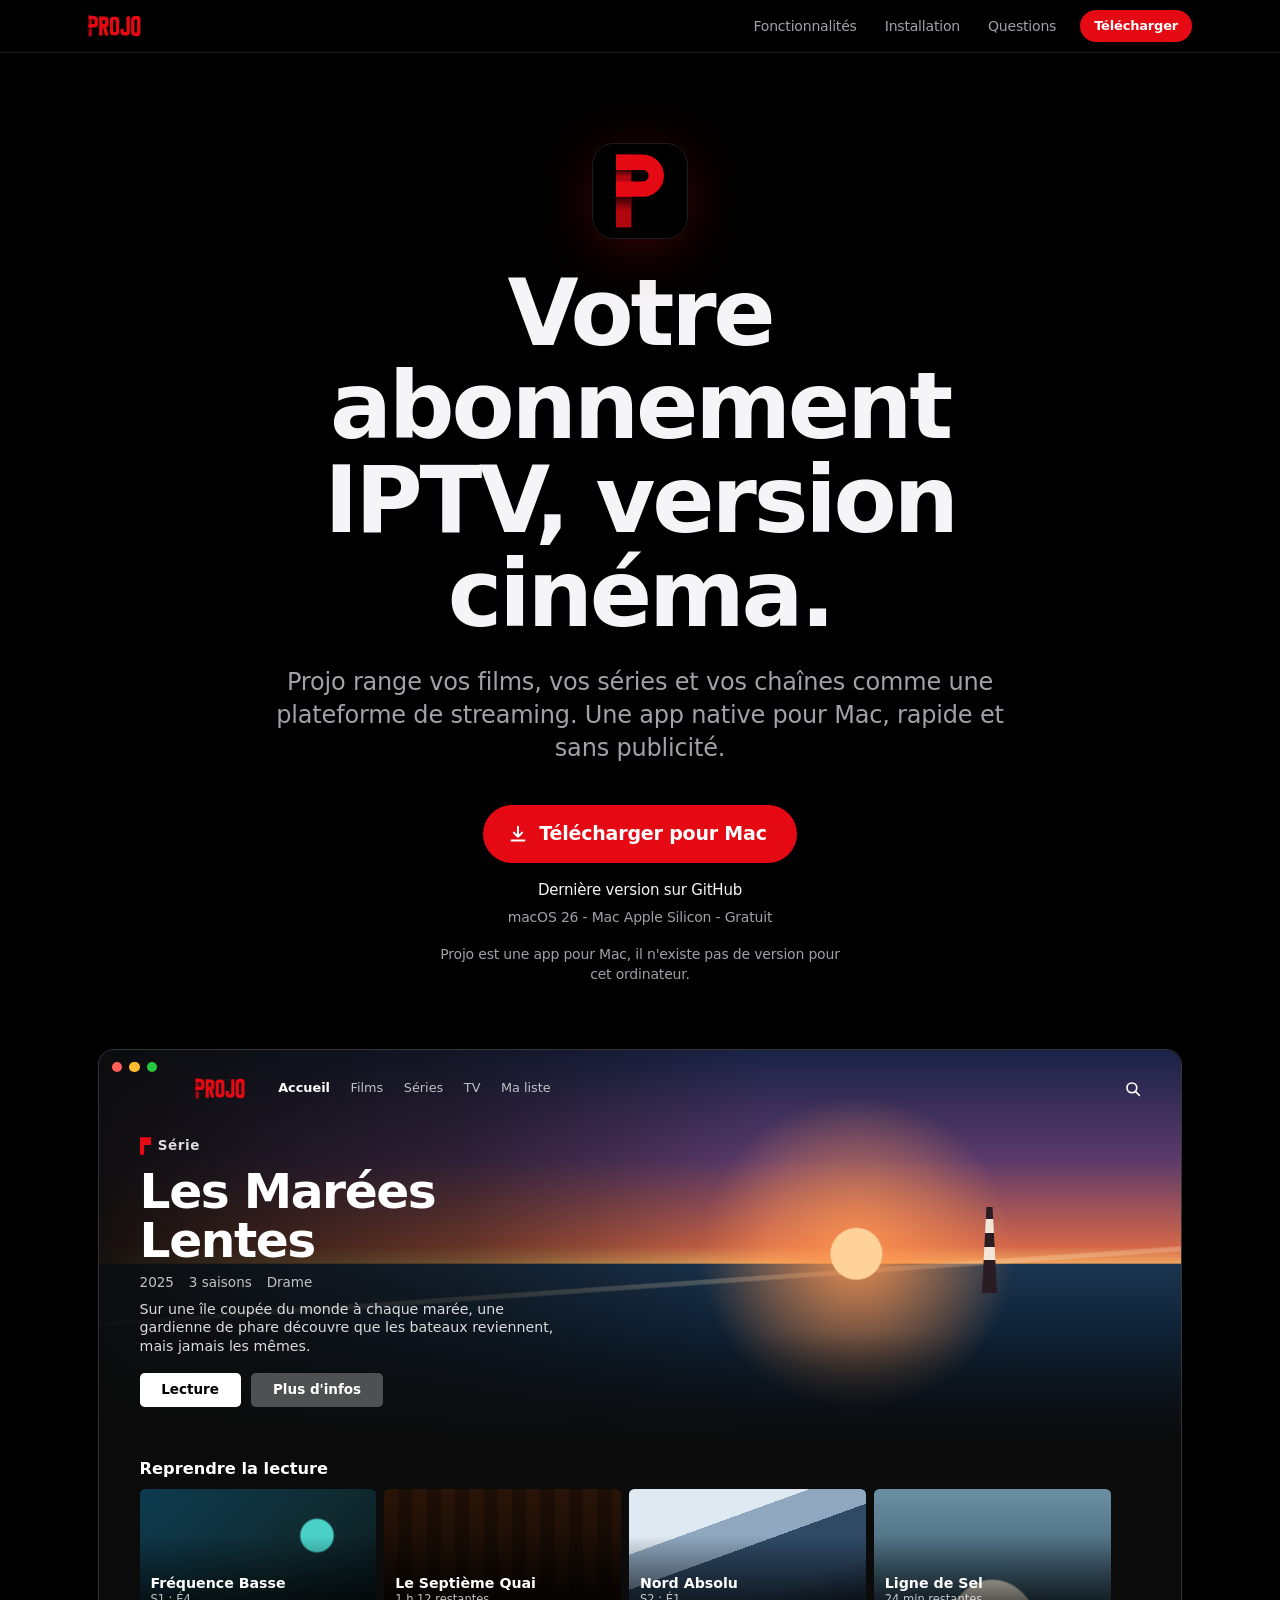
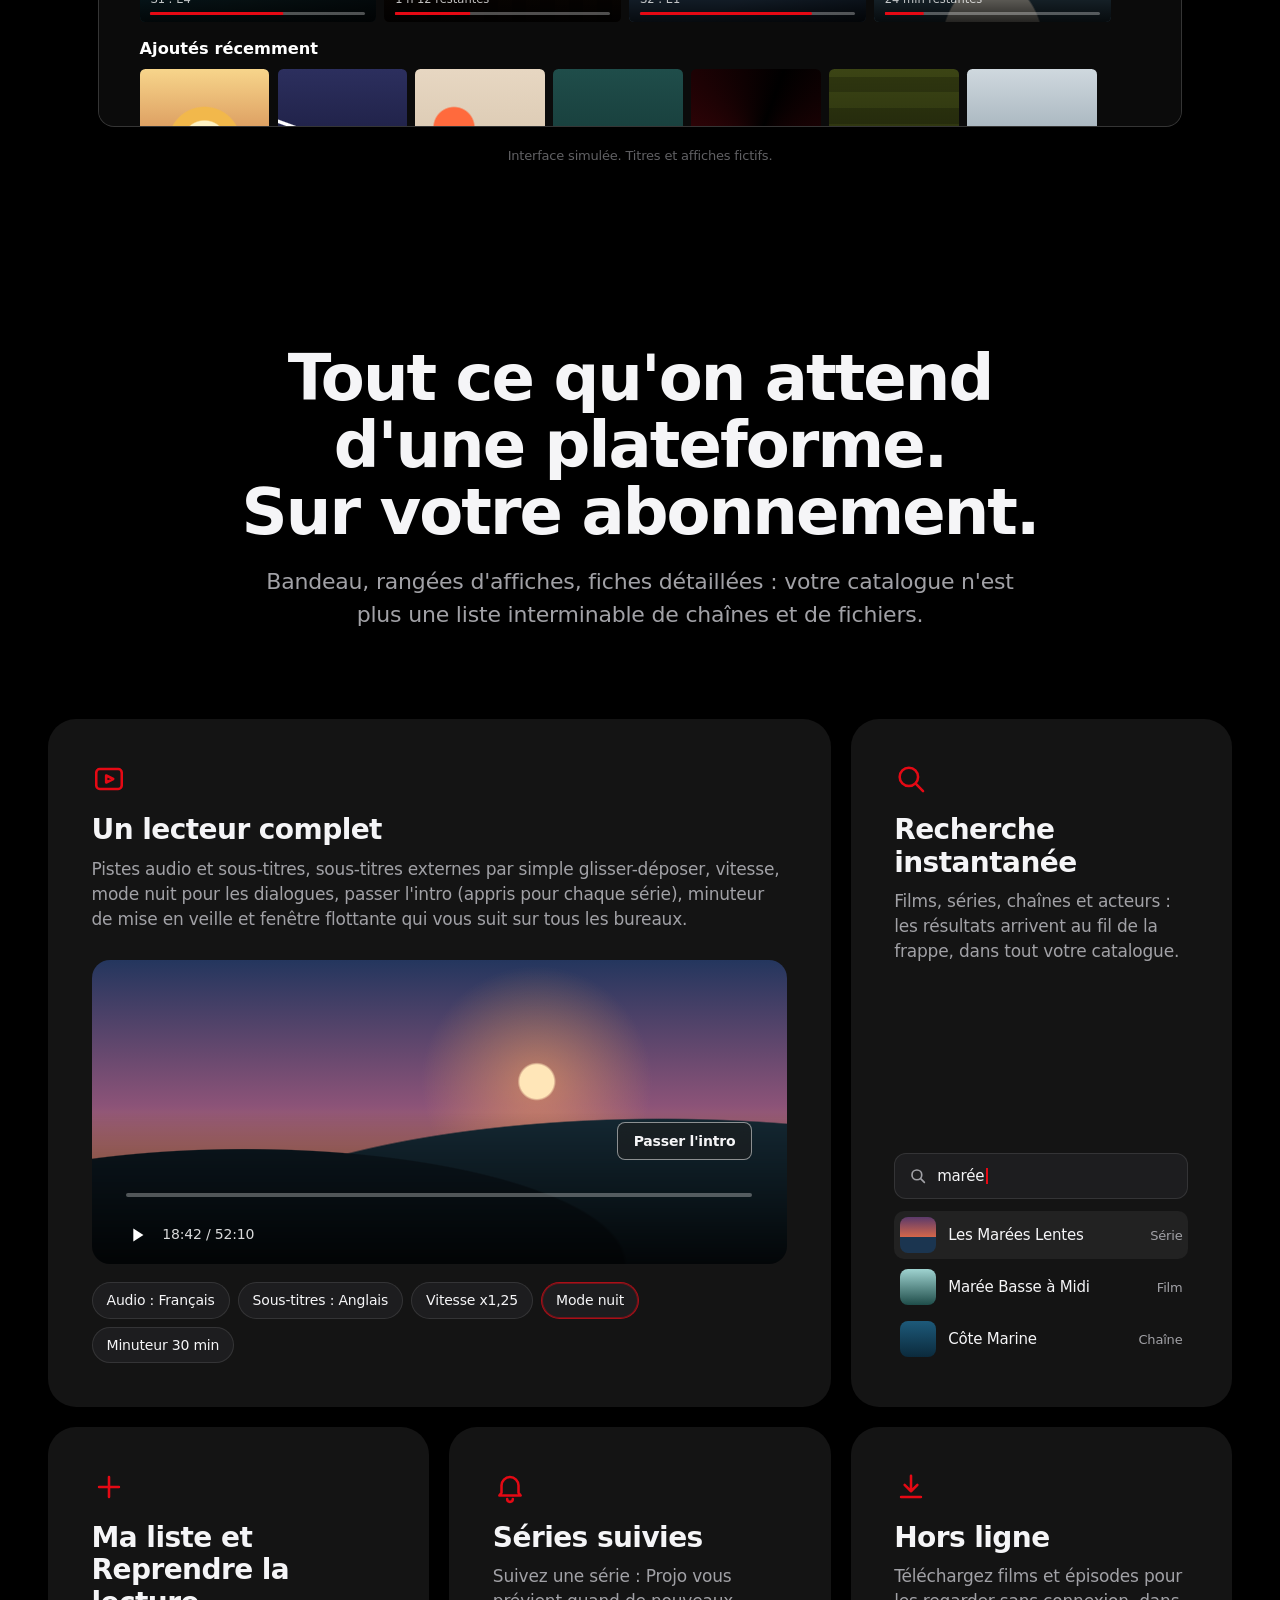
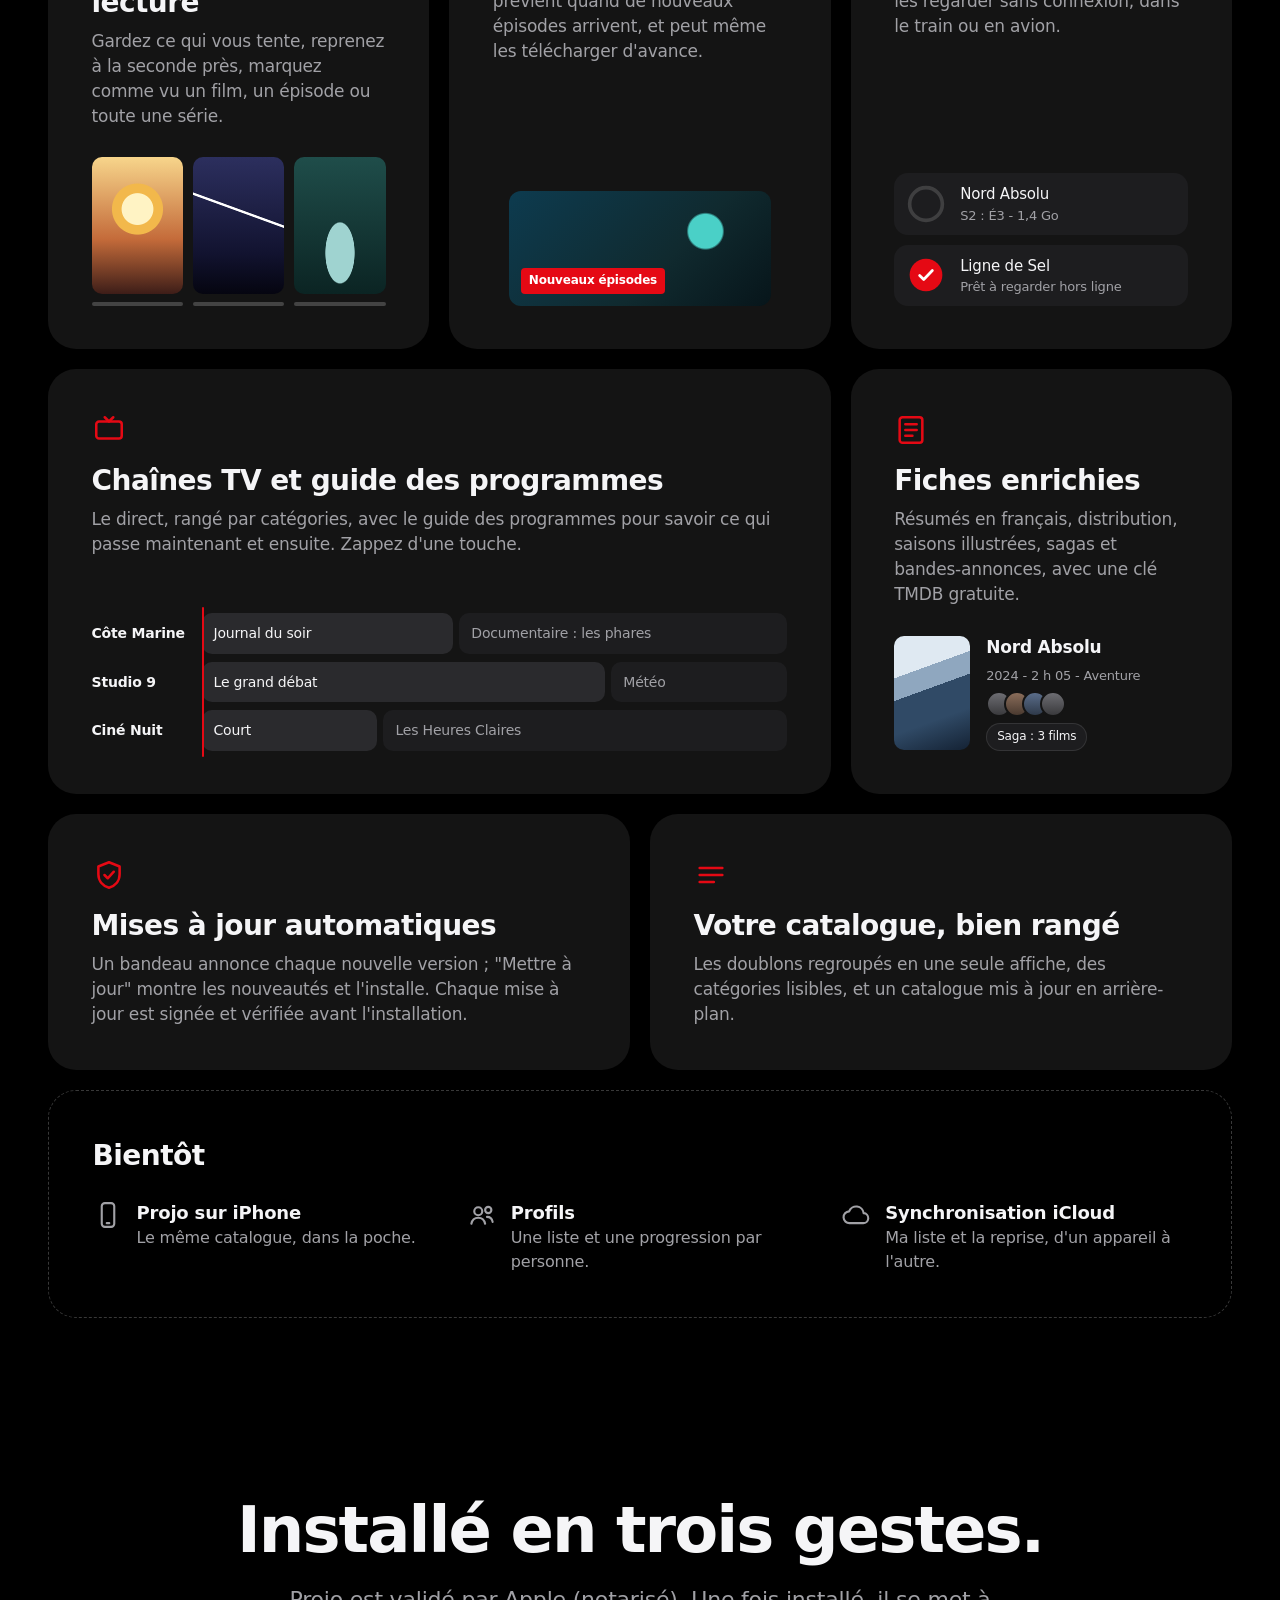
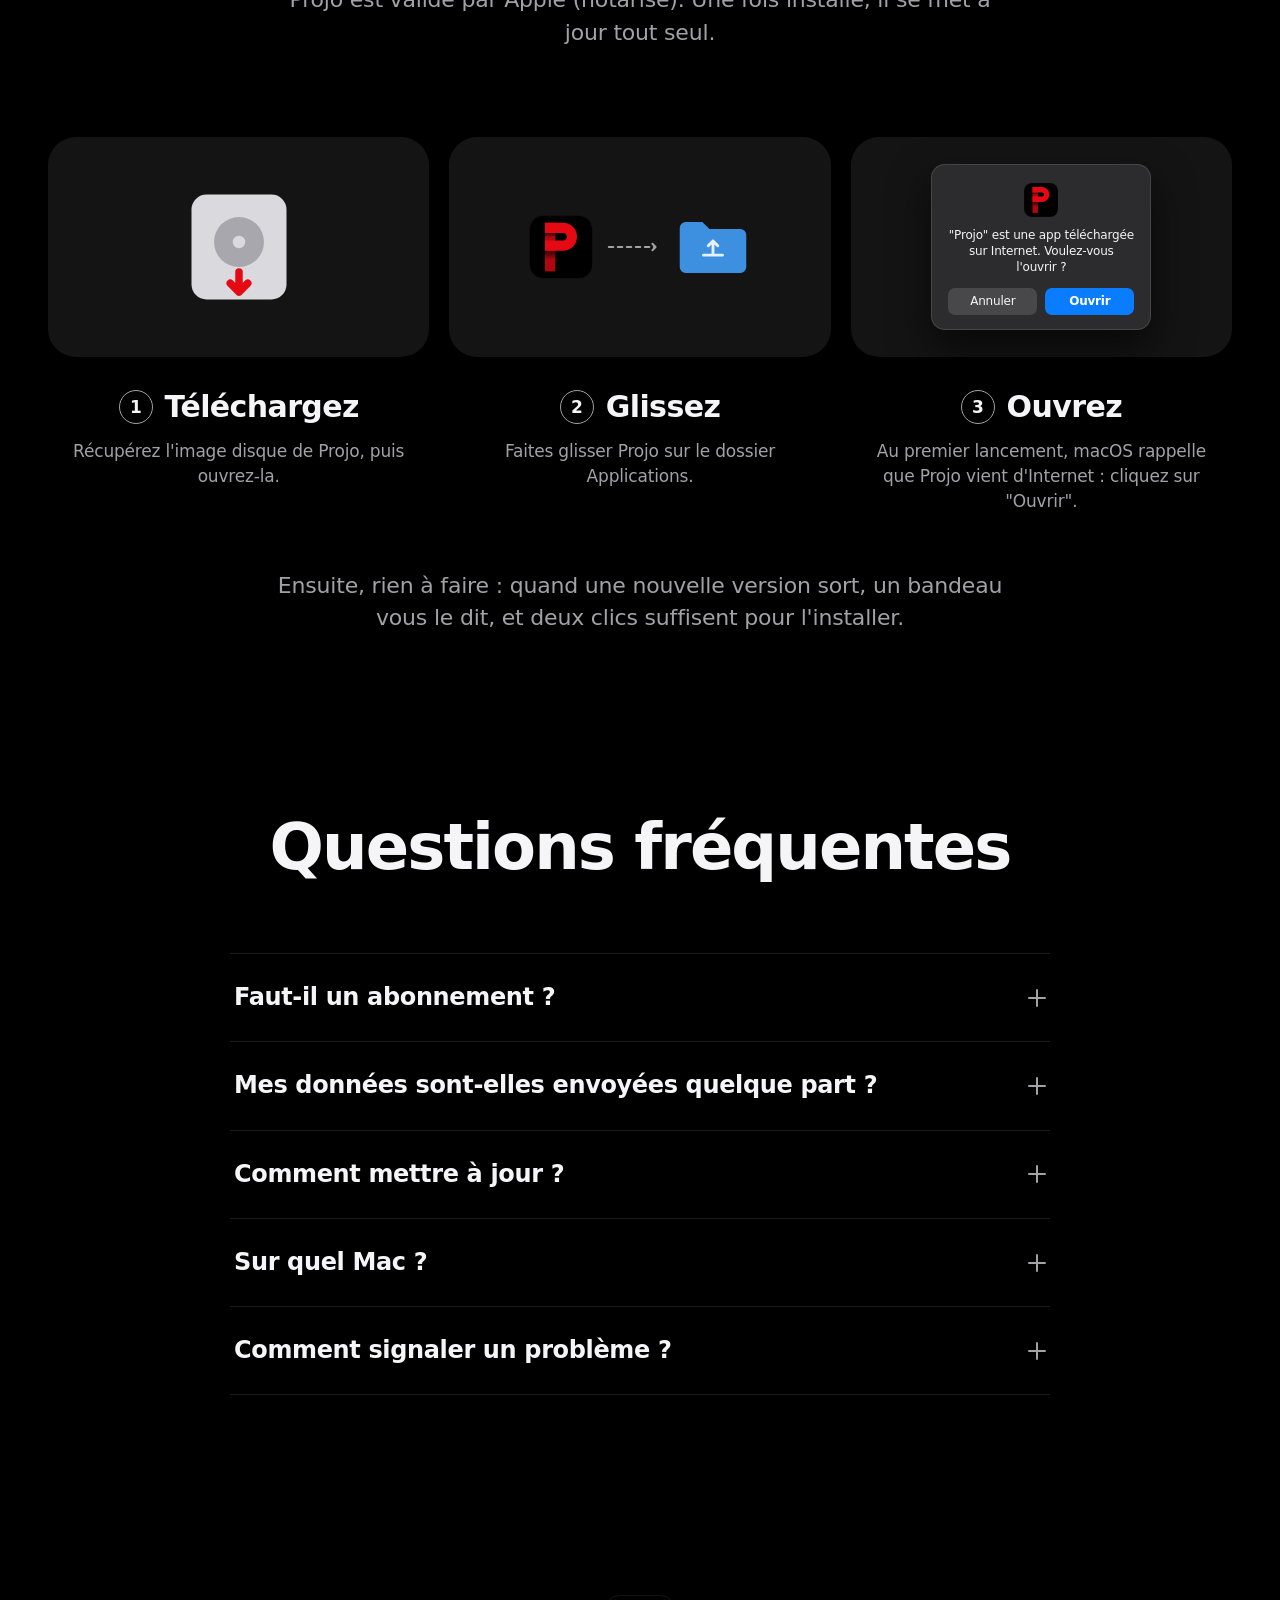
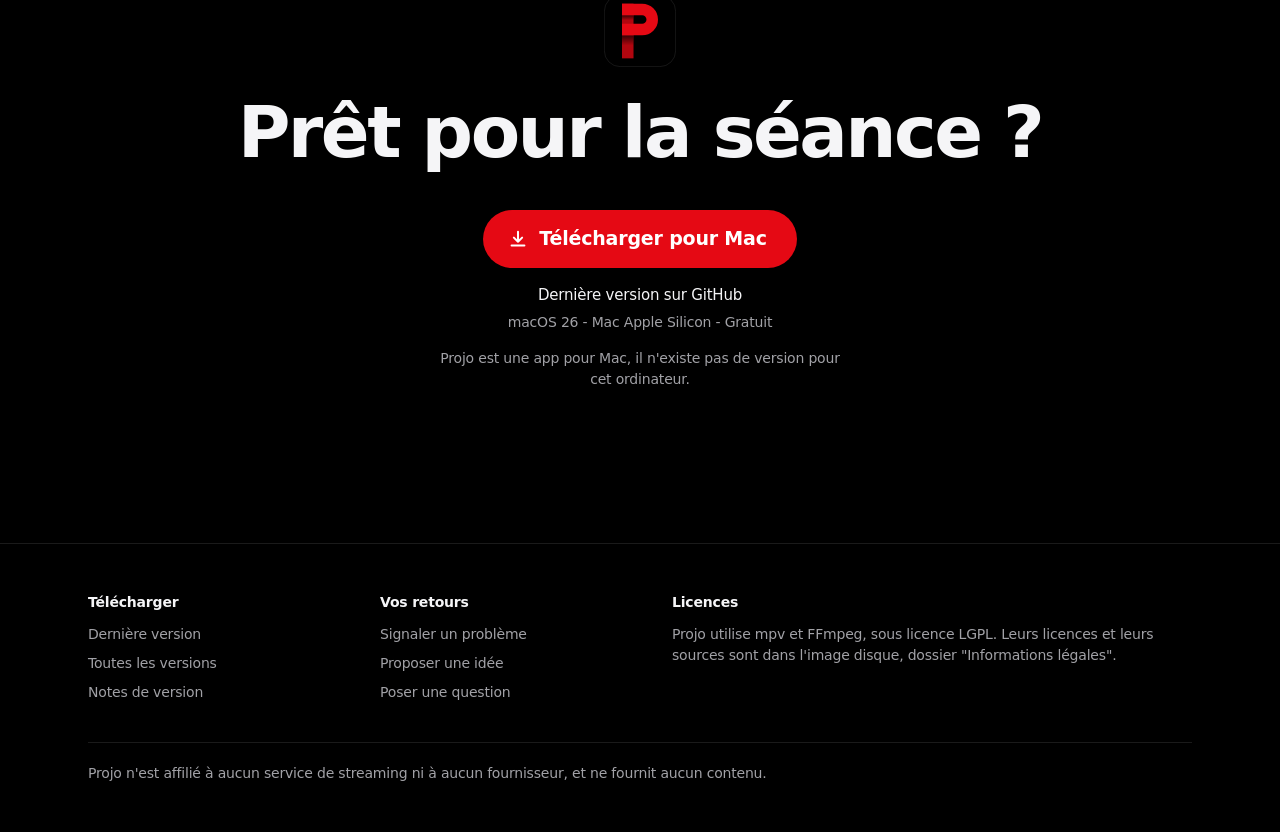
==== index.html @ 9a098a60 "Add Projo website, issue forms and updated README - index.html with assets/: single page served by G" ====
<!doctype html>
<html lang="fr">
<head>
  <meta charset="utf-8">
  <meta name="viewport" content="width=device-width, initial-scale=1, viewport-fit=cover">
  <meta http-equiv="Content-Security-Policy" content="default-src 'self'; script-src 'self'; style-src 'self'; img-src 'self'; connect-src https://api.github.com; font-src 'self'; object-src 'none'; base-uri 'self'; form-action 'none'">
  <meta name="referrer" content="strict-origin-when-cross-origin">
  <title>Projo - Lecteur IPTV pour Mac</title>
  <meta name="description" content="Projo range les films, séries et chaînes de votre abonnement Xtream Codes comme une plateforme de streaming. App native pour Mac Apple Silicon, gratuite et sans publicité.">
  <meta name="theme-color" content="#000000">
  <meta name="color-scheme" content="dark">

  <link rel="icon" href="assets/img/projo-icon.svg" type="image/svg+xml">
  <link rel="icon" href="assets/img/favicon-32.png" type="image/png" sizes="32x32">
  <link rel="apple-touch-icon" href="assets/img/apple-touch-icon.png">

  <meta property="og:type" content="website">
  <meta property="og:locale" content="fr_FR">
  <meta property="og:site_name" content="Projo">
  <meta property="og:title" content="Projo - Lecteur IPTV pour Mac">
  <meta property="og:description" content="Votre abonnement IPTV, version cinéma. Films, séries et chaînes rangés comme une plateforme de streaming.">
  <meta property="og:url" content="https://feltrincyril.github.io/projo-releases/">
  <meta property="og:image" content="https://feltrincyril.github.io/projo-releases/assets/img/og-image.png">
  <meta property="og:image:width" content="1200">
  <meta property="og:image:height" content="630">
  <meta property="og:image:alt" content="Logo Projo sur fond noir, avec la phrase : Votre abonnement IPTV, version cinéma.">
  <meta name="twitter:card" content="summary_large_image">

  <link rel="stylesheet" href="assets/css/site.css">
  <script src="assets/js/site.js" defer></script>
</head>
<body>
  <a class="skip" href="#contenu">Aller au contenu</a>

  <header class="nav" id="haut">
    <div class="nav-inner">
      <a class="nav-brand" href="#haut" aria-label="Projo, retour en haut de la page">
        <img src="assets/img/projo-wordmark.svg" alt="" width="67" height="28">
      </a>
      <nav aria-label="Sections">
        <ul class="nav-links">
          <li><a href="#fonctionnalites">Fonctionnalités</a></li>
          <li><a href="#installation">Installation</a></li>
          <li><a href="#questions">Questions</a></li>
        </ul>
      </nav>
      <a class="nav-cta js-download" href="https://github.com/FELTRINCyril/projo-releases/releases/latest">Télécharger</a>
    </div>
  </header>

  <main id="contenu">

    <!-- ===== HERO ===== -->
    <section class="hero" aria-labelledby="titre-hero">
      <img class="hero-icon" src="assets/img/projo-icon.svg" alt="" width="96" height="96">
      <h1 id="titre-hero">Votre abonnement IPTV, version cinéma.</h1>
      <p class="hero-sub">Projo range vos films, vos séries et vos chaînes comme une plateforme de streaming. Une app native pour Mac, rapide et sans publicité.</p>

      <div class="download">
        <a class="btn btn-primary js-download" href="https://github.com/FELTRINCyril/projo-releases/releases/latest">
          <svg class="btn-icon" viewBox="0 0 24 24" aria-hidden="true"><path d="M12 4v11m0 0-4.5-4.5M12 15l4.5-4.5M5 19h14"/></svg>
          Télécharger pour Mac
        </a>
        <p class="download-meta js-download-meta">Dernière version sur GitHub</p>
        <p class="download-req">macOS 26 - Mac Apple Silicon - Gratuit</p>
        <p class="platform-note js-platform-note" hidden></p>
      </div>
    </section>

    <!-- ===== VISUEL PRINCIPAL (maquette HTML/CSS, voir assets/captures/README.md) ===== -->
    <section class="showcase" aria-label="Aperçu de l'application">
      <div class="glow" aria-hidden="true"></div>
      <figure class="window js-tilt">
        <div class="win-bar" aria-hidden="true"><i></i><i></i><i></i></div>
        <div class="app" role="img" aria-label="La fenêtre d'accueil de Projo : un grand bandeau pour une série, puis une rangée Reprendre la lecture et une rangée d'affiches de films ajoutés récemment.">
          <div class="app-top" aria-hidden="true">
            <img class="app-logo" src="assets/img/projo-wordmark.svg" alt="" width="58" height="24">
            <span class="app-tab is-active">Accueil</span><span class="app-tab">Films</span><span class="app-tab">Séries</span><span class="app-tab">TV</span><span class="app-tab">Ma liste</span>
            <span class="app-search"><svg viewBox="0 0 24 24"><circle cx="10.5" cy="10.5" r="6.5"/><path d="m15.5 15.5 5 5"/></svg></span>
          </div>
          <div class="app-hero" aria-hidden="true">
            <div class="app-hero-art"></div>
            <div class="app-hero-text">
              <p class="app-kind"><span class="app-mark"></span>Série</p>
              <p class="app-title">Les Marées Lentes</p>
              <p class="app-meta"><span>2025</span><span>3 saisons</span><span>Drame</span></p>
              <p class="app-desc">Sur une île coupée du monde à chaque marée, une gardienne de phare découvre que les bateaux reviennent, mais jamais les mêmes.</p>
              <p class="app-actions"><span class="app-btn app-btn-play">Lecture</span><span class="app-btn app-btn-info">Plus d'infos</span></p>
            </div>
          </div>
          <div class="app-row" aria-hidden="true">
            <p class="app-row-title">Reprendre la lecture</p>
            <div class="app-wides">
              <span class="wide w1"><b>Fréquence Basse</b><em>S1 : É4</em><i class="pg-62"></i></span>
              <span class="wide w2"><b>Le Septième Quai</b><em>1 h 12 restantes</em><i class="pg-35"></i></span>
              <span class="wide w3"><b>Nord Absolu</b><em>S2 : É1</em><i class="pg-80"></i></span>
              <span class="wide w4"><b>Ligne de Sel</b><em>24 min restantes</em><i class="pg-18"></i></span>
            </div>
          </div>
          <div class="app-row" aria-hidden="true">
            <p class="app-row-title">Ajoutés récemment</p>
            <div class="app-posters">
              <span class="poster p1"><b>Les Heures Claires</b></span>
              <span class="poster p2"><b>Orage d'Été</b></span>
              <span class="poster p3"><b>Cap Inconnu</b></span>
              <span class="poster p4"><b>La Voix du Lac</b></span>
              <span class="poster p5"><b>Minuit Douze</b></span>
              <span class="poster p6"><b>Terre Basse</b></span>
              <span class="poster p7"><b>Le Grand Calme</b></span>
            </div>
          </div>
        </div>
      </figure>
      <p class="showcase-note">Interface simulée. Titres et affiches fictifs.</p>
    </section>

    <!-- ===== FONCTIONNALITES ===== -->
    <section class="features" id="fonctionnalites" aria-labelledby="titre-fonctionnalites">
      <div class="section-head">
        <h2 id="titre-fonctionnalites"><span class="line">Tout ce qu'on attend d'une plateforme.</span> <span class="line">Sur votre abonnement.</span></h2>
        <p>Bandeau, rangées d'affiches, fiches détaillées : votre catalogue n'est plus une liste interminable de chaînes et de fichiers.</p>
      </div>

      <div class="tiles">

        <article class="tile tile-player" data-reveal>
          <div class="tile-text">
            <svg class="tile-icon" viewBox="0 0 24 24" aria-hidden="true"><rect x="3" y="5" width="18" height="14" rx="2.5"/><path d="m10 9.5 5 2.5-5 2.5z"/></svg>
            <h3>Un lecteur complet</h3>
            <p>Pistes audio et sous-titres, sous-titres externes par simple glisser-déposer, vitesse, mode nuit pour les dialogues, passer l'intro (appris pour chaque série), minuteur de mise en veille et fenêtre flottante qui vous suit sur tous les bureaux.</p>
          </div>
          <div class="vis vis-player" aria-hidden="true">
            <div class="vp-screen">
              <span class="vp-skip">Passer l'intro</span>
              <div class="vp-bar"><i></i></div>
              <div class="vp-controls">
                <svg viewBox="0 0 24 24"><path d="M8 5v14l11-7z"/></svg>
                <span class="vp-time">18:42 / 52:10</span>
              </div>
            </div>
            <div class="vp-chips">
              <span class="chip">Audio : Français</span>
              <span class="chip">Sous-titres : Anglais</span>
              <span class="chip">Vitesse x1,25</span>
              <span class="chip chip-on">Mode nuit</span>
              <span class="chip">Minuteur 30 min</span>
            </div>
          </div>
        </article>

        <article class="tile tile-search" data-reveal>
          <div class="tile-text">
            <svg class="tile-icon" viewBox="0 0 24 24" aria-hidden="true"><circle cx="10.5" cy="10.5" r="6.5"/><path d="m15.5 15.5 5 5"/></svg>
            <h3>Recherche instantanée</h3>
            <p>Films, séries, chaînes et acteurs : les résultats arrivent au fil de la frappe, dans tout votre catalogue.</p>
          </div>
          <div class="vis vis-search" aria-hidden="true">
            <div class="vs-field"><svg viewBox="0 0 24 24"><circle cx="10.5" cy="10.5" r="6.5"/><path d="m15.5 15.5 5 5"/></svg><span class="vs-typed">marée</span></div>
            <ul class="vs-results">
              <li><span class="vs-thumb t1"></span>Les Marées Lentes<em>Série</em></li>
              <li><span class="vs-thumb t2"></span>Marée Basse à Midi<em>Film</em></li>
              <li><span class="vs-thumb t3"></span>Côte Marine<em>Chaîne</em></li>
            </ul>
          </div>
        </article>

        <article class="tile tile-list" data-reveal>
          <div class="tile-text">
            <svg class="tile-icon" viewBox="0 0 24 24" aria-hidden="true"><path d="M12 5v14M5 12h14"/></svg>
            <h3>Ma liste et Reprendre la lecture</h3>
            <p>Gardez ce qui vous tente, reprenez à la seconde près, marquez comme vu un film, un épisode ou toute une série.</p>
          </div>
          <div class="vis vis-progress" aria-hidden="true">
            <span class="vpr"><span class="vpr-art a1"></span><i class="pg-70"></i></span>
            <span class="vpr"><span class="vpr-art a2"></span><i class="pg-30"></i></span>
            <span class="vpr"><span class="vpr-art a3"></span><i class="pg-90"></i></span>
          </div>
        </article>

        <article class="tile tile-follow" data-reveal>
          <div class="tile-text">
            <svg class="tile-icon" viewBox="0 0 24 24" aria-hidden="true"><path d="M6 16V11a6 6 0 1 1 12 0v5l1.5 2h-15zM10 20.5a2 2 0 0 0 4 0"/></svg>
            <h3>Séries suivies</h3>
            <p>Suivez une série : Projo vous prévient quand de nouveaux épisodes arrivent, et peut même les télécharger d'avance.</p>
          </div>
          <div class="vis vis-follow" aria-hidden="true">
            <div class="vf-note">
              <img src="assets/img/projo-icon.svg" alt="" width="28" height="28" loading="lazy">
              <p><b>Fréquence Basse</b>2 nouveaux épisodes sont disponibles.</p>
            </div>
            <div class="vf-card"><span class="vf-badge">Nouveaux épisodes</span></div>
          </div>
        </article>

        <article class="tile tile-download" data-reveal>
          <div class="tile-text">
            <svg class="tile-icon" viewBox="0 0 24 24" aria-hidden="true"><path d="M12 4v11m0 0-4.5-4.5M12 15l4.5-4.5M5 19h14"/></svg>
            <h3>Hors ligne</h3>
            <p>Téléchargez films et épisodes pour les regarder sans connexion, dans le train ou en avion.</p>
          </div>
          <div class="vis vis-dl" aria-hidden="true">
            <div class="dl-item">
              <svg class="ring" viewBox="0 0 44 44"><circle class="ring-bg" cx="22" cy="22" r="18"/><circle class="ring-fg" cx="22" cy="22" r="18" pathLength="100"/></svg>
              <div class="dl-lines"><span>Nord Absolu</span><span>S2 : É3 - 1,4 Go</span></div>
            </div>
            <div class="dl-item">
              <svg class="ring ring-done" viewBox="0 0 44 44"><circle cx="22" cy="22" r="18"/><path d="m15 22.5 4.5 4.5 9.5-10"/></svg>
              <div class="dl-lines"><span>Ligne de Sel</span><span>Prêt à regarder hors ligne</span></div>
            </div>
          </div>
        </article>

        <article class="tile tile-tv" data-reveal>
          <div class="tile-text">
            <svg class="tile-icon" viewBox="0 0 24 24" aria-hidden="true"><rect x="3" y="6" width="18" height="12" rx="2"/><path d="m9 3 3 3 3-3"/></svg>
            <h3>Chaînes TV et guide des programmes</h3>
            <p>Le direct, rangé par catégories, avec le guide des programmes pour savoir ce qui passe maintenant et ensuite. Zappez d'une touche.</p>
          </div>
          <div class="vis vis-epg" aria-hidden="true">
            <div class="epg-row"><span class="epg-ch">Côte Marine</span><span class="epg-p is-now ew3">Journal du soir</span><span class="epg-p ew4">Documentaire : les phares</span></div>
            <div class="epg-row"><span class="epg-ch">Studio 9</span><span class="epg-p is-now ew5">Le grand débat</span><span class="epg-p ew2">Météo</span></div>
            <div class="epg-row"><span class="epg-ch">Ciné Nuit</span><span class="epg-p is-now ew2">Court</span><span class="epg-p ew5">Les Heures Claires</span></div>
            <i class="epg-now"></i>
          </div>
        </article>

        <article class="tile tile-plain" data-reveal>
          <svg class="tile-icon" viewBox="0 0 24 24" aria-hidden="true"><rect x="4" y="3" width="16" height="18" rx="2"/><path d="M8 8h8M8 12h8M8 16h5"/></svg>
          <h3>Fiches enrichies</h3>
          <p>Résumés en français, distribution, saisons illustrées, sagas et bandes-annonces, avec une clé TMDB gratuite.</p>
          <div class="vis vis-fiche" aria-hidden="true">
            <span class="vfi-art"></span>
            <span class="vfi-text">
              <b>Nord Absolu</b>
              <em>2024 - 2 h 05 - Aventure</em>
              <span class="vfi-cast"><i></i><i></i><i></i><i></i></span>
              <span class="chip">Saga : 3 films</span>
            </span>
          </div>
        </article>

        <article class="tile tile-plain tile-half" data-reveal>
          <svg class="tile-icon" viewBox="0 0 24 24" aria-hidden="true"><path d="M12 3 4.5 6v5.5c0 4.7 3.2 8.2 7.5 9.5 4.3-1.3 7.5-4.8 7.5-9.5V6z"/><path d="m8.8 12 2.3 2.3 4.3-4.6"/></svg>
          <h3>Mises à jour automatiques</h3>
          <p>Un bandeau annonce chaque nouvelle version ; "Mettre à jour" montre les nouveautés et l'installe. Chaque mise à jour est signée et vérifiée avant l'installation.</p>
        </article>

        <article class="tile tile-plain tile-half tile-last" data-reveal>
          <svg class="tile-icon" viewBox="0 0 24 24" aria-hidden="true"><path d="M4 7h16M4 12h16M4 17h10"/></svg>
          <h3>Votre catalogue, bien rangé</h3>
          <p>Les doublons regroupés en une seule affiche, des catégories lisibles, et un catalogue mis à jour en arrière-plan.</p>
        </article>
      </div>

      <div class="soon" data-reveal>
        <h3 class="soon-title">Bientôt</h3>
        <ul class="soon-list">
          <li>
            <svg viewBox="0 0 24 24" aria-hidden="true"><rect x="7" y="2.5" width="10" height="19" rx="2.5"/><path d="M11 18.5h2"/></svg>
            <span><b>Projo sur iPhone</b>Le même catalogue, dans la poche.</span>
          </li>
          <li>
            <svg viewBox="0 0 24 24" aria-hidden="true"><circle cx="9" cy="9" r="3.2"/><path d="M3.5 19c.6-3 2.8-4.8 5.5-4.8s4.9 1.8 5.5 4.8"/><circle cx="17" cy="8" r="2.5"/><path d="M16 13.5c2.3 0 4 1.4 4.5 4"/></svg>
            <span><b>Profils</b>Une liste et une progression par personne.</span>
          </li>
          <li>
            <svg viewBox="0 0 24 24" aria-hidden="true"><path d="M7 18.5h10.5a4 4 0 0 0 .6-8 6 6 0 0 0-11.6-1.4A4.7 4.7 0 0 0 7 18.5z"/></svg>
            <span><b>Synchronisation iCloud</b>Ma liste et la reprise, d'un appareil à l'autre.</span>
          </li>
        </ul>
      </div>
    </section>

    <!-- ===== INSTALLATION ===== -->
    <section class="install" id="installation" aria-labelledby="titre-installation">
      <div class="section-head">
        <h2 id="titre-installation">Installé en trois gestes.</h2>
        <p>Projo est validé par Apple (notarisé). Une fois installé, il se met à jour tout seul.</p>
      </div>

      <ol class="steps">
        <li class="step" data-reveal>
          <div class="step-vis" aria-hidden="true">
            <svg viewBox="0 0 120 120" class="disk">
              <rect x="22" y="18" width="76" height="84" rx="12" class="disk-body"/>
              <circle cx="60" cy="56" r="20" class="disk-hole"/>
              <circle cx="60" cy="56" r="5" class="disk-center"/>
              <path d="M60 80v16m0 0-7-7m7 7 7-7" class="disk-arrow"/>
            </svg>
          </div>
          <h3><span class="step-n" aria-hidden="true">1</span>Téléchargez</h3>
          <p>Récupérez l'image disque de Projo, puis ouvrez-la.</p>
        </li>
        <li class="step" data-reveal>
          <div class="step-vis step-drag" aria-hidden="true">
            <img src="assets/img/projo-icon.svg" alt="" width="56" height="56" loading="lazy">
            <svg viewBox="0 0 60 20" class="drag-arrow"><path d="M2 10h52m0 0-7-7m7 7-7 7"/></svg>
            <svg viewBox="0 0 64 52" class="folder"><path d="M4 10a5 5 0 0 1 5-5h14l6 6h26a5 5 0 0 1 5 5v27a5 5 0 0 1-5 5H9a5 5 0 0 1-5-5z"/><path d="M24 33h16M28 25l4-4 4 4M32 21v12" class="folder-a"/></svg>
          </div>
          <h3><span class="step-n" aria-hidden="true">2</span>Glissez</h3>
          <p>Faites glisser Projo sur le dossier Applications.</p>
        </li>
        <li class="step" data-reveal>
          <div class="step-vis" aria-hidden="true">
            <div class="dialog">
              <img src="assets/img/projo-icon.svg" alt="" width="34" height="34" loading="lazy">
              <p>"Projo" est une app téléchargée sur Internet. Voulez-vous <span class="nw">l'ouvrir ?</span></p>
              <span class="dialog-btns"><span>Annuler</span><span class="is-default">Ouvrir</span></span>
            </div>
          </div>
          <h3><span class="step-n" aria-hidden="true">3</span>Ouvrez</h3>
          <p>Au premier lancement, macOS rappelle que Projo vient d'Internet : cliquez sur "Ouvrir".</p>
        </li>
      </ol>

      <p class="install-after">Ensuite, rien à faire : quand une nouvelle version sort, un bandeau vous le dit, et deux clics suffisent pour l'installer.</p>
    </section>

    <!-- ===== QUESTIONS ===== -->
    <section class="faq" id="questions" aria-labelledby="titre-questions">
      <div class="section-head">
        <h2 id="titre-questions">Questions fréquentes</h2>
      </div>

      <div class="accordion">
        <div class="qa">
          <h3><button type="button" aria-expanded="true" aria-controls="r1" id="q1"><span class="qa-q">Faut-il un <span class="nw">abonnement ?</span></span><span class="qa-sign" aria-hidden="true"></span></button></h3>
          <div class="qa-body" id="r1" role="region" aria-labelledby="q1">
            <p>Oui : un abonnement Xtream Codes que vous possédez déjà. Projo est seulement le lecteur. Il ne fournit, ne vend et n'héberge aucun contenu ni aucune chaîne.</p>
          </div>
        </div>
        <div class="qa">
          <h3><button type="button" aria-expanded="true" aria-controls="r2" id="q2"><span class="qa-q">Mes données sont-elles envoyées quelque <span class="nw">part ?</span></span><span class="qa-sign" aria-hidden="true"></span></button></h3>
          <div class="qa-body" id="r2" role="region" aria-labelledby="q2">
            <p>Rien n'est envoyé au développeur de Projo : pas de compte Projo à créer, pas de publicité, pas de mesure d'audience. Votre mot de passe reste dans le Trousseau de votre Mac ; le reste de votre compte, votre catalogue, Ma liste et votre progression restent sur votre disque.</p>
            <p>Projo se connecte seulement à votre serveur et aux adresses d'images qu'il indique, à GitHub pour vérifier les mises à jour, à TMDB pour les fiches si vous l'activez avec votre clé, et aux sites que vous ouvrez vous-même depuis Projo.</p>
          </div>
        </div>
        <div class="qa">
          <h3><button type="button" aria-expanded="true" aria-controls="r3" id="q3"><span class="qa-q">Comment mettre à <span class="nw">jour ?</span></span><span class="qa-sign" aria-hidden="true"></span></button></h3>
          <div class="qa-body" id="r3" role="region" aria-labelledby="q3">
            <p>Vous n'avez rien à faire. Projo vérifie au lancement puis chaque jour, un bandeau annonce la nouvelle version et "Mettre à jour" affiche ses nouveautés avec le bouton "Installer". Réglages &gt; À propos permet aussi de lancer une recherche.</p>
            <p>Vous avez la 0.22 ou une version plus ancienne ? Elle ne sait pas se mettre à jour seule : installez une fois la dernière version à sa place. Votre compte, Ma liste et votre progression sont gardés.</p>
          </div>
        </div>
        <div class="qa">
          <h3><button type="button" aria-expanded="true" aria-controls="r4" id="q4"><span class="qa-q">Sur quel <span class="nw">Mac ?</span></span><span class="qa-sign" aria-hidden="true"></span></button></h3>
          <div class="qa-body" id="r4" role="region" aria-labelledby="q4">
            <p>Un Mac Apple Silicon (puce M1 ou plus récente) sous macOS 26. Les Mac à processeur Intel ne sont pas pris en charge.</p>
          </div>
        </div>
        <div class="qa">
          <h3><button type="button" aria-expanded="true" aria-controls="r5" id="q5"><span class="qa-q">Comment signaler un <span class="nw">problème ?</span></span><span class="qa-sign" aria-hidden="true"></span></button></h3>
          <div class="qa-body" id="r5" role="region" aria-labelledby="q5">
            <p>Remplissez le formulaire <a href="https://github.com/FELTRINCyril/projo-releases/issues/new?template=probleme.yml">Signaler un problème</a> sur GitHub, avec votre version de Projo (Réglages &gt; À propos), celle de macOS et ce qui s'est passé.</p>
            <p>Les messages y sont publics : n'y mettez jamais d'identifiant, de mot de passe, d'adresse de serveur ni de lien M3U.</p>
          </div>
        </div>
      </div>
    </section>

    <!-- ===== APPEL FINAL ===== -->
    <section class="final" aria-labelledby="titre-final">
      <img src="assets/img/projo-icon.svg" alt="" width="72" height="72" loading="lazy">
      <h2 id="titre-final">Prêt pour la <span class="nw">séance ?</span></h2>
      <div class="download">
        <a class="btn btn-primary js-download" href="https://github.com/FELTRINCyril/projo-releases/releases/latest">
          <svg class="btn-icon" viewBox="0 0 24 24" aria-hidden="true"><path d="M12 4v11m0 0-4.5-4.5M12 15l4.5-4.5M5 19h14"/></svg>
          Télécharger pour Mac
        </a>
        <p class="download-meta js-download-meta">Dernière version sur GitHub</p>
        <p class="download-req">macOS 26 - Mac Apple Silicon - Gratuit</p>
        <p class="platform-note js-platform-note" hidden></p>
      </div>
    </section>
  </main>

  <!-- ===== PIED DE PAGE ===== -->
  <footer class="footer">
    <div class="footer-inner">
      <div class="footer-cols">
        <div>
          <h2 class="footer-h">Télécharger</h2>
          <ul>
            <li><a class="js-download" href="https://github.com/FELTRINCyril/projo-releases/releases/latest">Dernière version</a></li>
            <li><a href="https://github.com/FELTRINCyril/projo-releases/releases">Toutes les versions</a></li>
            <li><a class="js-notes" href="https://github.com/FELTRINCyril/projo-releases/releases/latest">Notes de version</a></li>
          </ul>
        </div>
        <div>
          <h2 class="footer-h">Vos retours</h2>
          <ul>
            <li><a href="https://github.com/FELTRINCyril/projo-releases/issues/new?template=probleme.yml">Signaler un problème</a></li>
            <li><a href="https://github.com/FELTRINCyril/projo-releases/issues/new?template=idee.yml">Proposer une idée</a></li>
            <li><a href="https://github.com/FELTRINCyril/projo-releases/issues/new?template=question.yml">Poser une question</a></li>
          </ul>
        </div>
        <div class="footer-legal">
          <h2 class="footer-h">Licences</h2>
          <p>Projo utilise mpv et FFmpeg, sous licence LGPL. Leurs licences et leurs sources sont dans l'image disque, dossier "Informations légales".</p>
        </div>
      </div>
      <p class="footer-note">Projo n'est affilié à aucun service de streaming ni à aucun fournisseur, et ne fournit aucun contenu.</p>
    </div>
  </footer>
</body>
</html>
---- assets/css/site.css ----
/* Projo site. Dark only: the black stage is part of Projo's identity.
   Red #E50914 / #B1060F come from docs/brand/projo-icon.svg. Red on black is
   3.5:1, so it is used for buttons (white text, 5.9:1), icons and large type,
   never for small text. */

:root {
  --black: #000;
  --surface: #141414;
  --surface-2: #1d1d1f;
  --line: rgba(255, 255, 255, 0.1);
  --text: #f5f5f7;
  --text-2: #a1a1a6;
  --red: #e50914;
  --red-dark: #b1060f;
  --red-glow: rgba(229, 9, 20, 0.35);
  --radius-l: 28px;
  --radius-m: 18px;
  --gutter: clamp(20px, 5vw, 48px);
  --max: 1200px;
  --font: -apple-system, BlinkMacSystemFont, "SF Pro Text", "SF Pro Display", system-ui, "Segoe UI", Roboto, "Helvetica Neue", Arial, sans-serif;
  color-scheme: dark;
}

*, *::before, *::after { box-sizing: border-box; }

html {
  -webkit-text-size-adjust: 100%;
  text-size-adjust: 100%;
  scroll-behavior: smooth;
  scroll-padding-top: 72px;
}

body {
  margin: 0;
  background: var(--black);
  color: var(--text);
  font-family: var(--font);
  font-size: 19px;
  line-height: 1.47;
  letter-spacing: -0.01em;
  -webkit-font-smoothing: antialiased;
  overflow-x: hidden;
}
@supports (overflow: clip) { body { overflow-x: clip; } }

img, svg { display: block; max-width: 100%; }
a { color: inherit; }
h1, h2, h3, p, ul, ol, figure { margin: 0; }
ul, ol { padding: 0; list-style: none; }

:focus-visible {
  outline: 3px solid #fff;
  outline-offset: 3px;
  border-radius: 6px;
}

.skip {
  position: absolute;
  left: 16px;
  top: -60px;
  z-index: 100;
  padding: 10px 16px;
  background: #fff;
  color: #000;
  border-radius: 10px;
  font-weight: 600;
  text-decoration: none;
}
.skip:focus { top: 12px; }

/* ===== NAV ============================================================ */

.nav {
  position: sticky;
  top: 0;
  z-index: 50;
  background: rgba(0, 0, 0, 0.72);
  -webkit-backdrop-filter: saturate(180%) blur(20px);
  backdrop-filter: saturate(180%) blur(20px);
  border-bottom: 1px solid var(--line);
}
.nav-inner {
  max-width: var(--max);
  margin: 0 auto;
  padding: 0 var(--gutter);
  height: 52px;
  display: flex;
  align-items: center;
  gap: 24px;
}
.nav-brand { display: block; flex: none; }
.nav-brand img { height: 22px; width: auto; }
.nav nav { margin-left: auto; }
.nav-links { display: flex; gap: 28px; font-size: 14px; }
.nav-links a {
  color: var(--text-2);
  text-decoration: none;
  transition: color 0.2s;
}
.nav-links a:hover { color: var(--text); }
.nav-cta {
  flex: none;
  font-size: 13px;
  font-weight: 600;
  text-decoration: none;
  background: var(--red);
  color: #fff;
  padding: 6px 14px;
  border-radius: 999px;
}
.nav-cta:hover { background: #f6121e; }

@media (max-width: 640px) {
  .nav nav { display: none; }
  .nav-cta { margin-left: auto; }
}

/* ===== BUTTONS ========================================================= */

.btn {
  display: inline-flex;
  align-items: center;
  gap: 10px;
  font-size: 19px;
  font-weight: 600;
  text-decoration: none;
  border-radius: 999px;
  padding: 15px 30px 15px 24px;
  transition: background-color 0.2s, transform 0.2s;
}
.btn-primary { background: var(--red); color: #fff; }
.btn-primary:hover { background: #f6121e; }
.btn-primary:active { transform: scale(0.98); }
.btn-icon {
  width: 22px;
  height: 22px;
  fill: none;
  stroke: currentColor;
  stroke-width: 2.2;
  stroke-linecap: round;
  stroke-linejoin: round;
}

.download {
  display: flex;
  flex-direction: column;
  align-items: center;
  gap: 6px;
  margin-top: 40px;
}
.download-meta {
  margin-top: 10px;
  font-size: 15px;
  color: var(--text);
  min-height: 1.47em;
}
.download-req { font-size: 14px; color: var(--text-2); }
.platform-note {
  margin-top: 10px;
  max-width: 30em;
  font-size: 14px;
  color: var(--text-2);
  text-align: center;
}

/* ===== HERO ============================================================ */

.hero {
  text-align: center;
  padding: clamp(56px, 7vw, 96px) var(--gutter) 0;
  max-width: 980px;
  margin: 0 auto;
}
.hero-icon {
  width: clamp(72px, 9vw, 96px);
  height: auto;
  margin: 0 auto 28px;
  filter: drop-shadow(0 10px 30px rgba(229, 9, 20, 0.25));
}
.hero h1 {
  font-size: clamp(42px, 7.6vw, 92px);
  line-height: 1.02;
  font-weight: 700;
  letter-spacing: -0.035em;
  text-wrap: balance;
}
.hero-sub {
  margin: 24px auto 0;
  max-width: 34em;
  font-size: clamp(19px, 2.1vw, 24px);
  line-height: 1.38;
  color: var(--text-2);
  text-wrap: pretty;
}

/* ===== SHOWCASE (app mockup) ========================================== */

.showcase {
  position: relative;
  max-width: 1180px;
  margin: clamp(48px, 5vw, 64px) auto 0;
  padding: 0 var(--gutter);
}
/* The projector light: one soft red spill under the window. */
.glow {
  position: absolute;
  left: 0;
  right: 0;
  top: 8%;
  height: 90%;
  background: radial-gradient(ellipse 50% 50% at 50% 55%, var(--red-glow), transparent 70%);
  filter: blur(40px);
  pointer-events: none;
}
.window {
  position: relative;
  aspect-ratio: 16 / 10;
  border-radius: clamp(10px, 1.4vw, 16px);
  overflow: hidden;
  background: var(--surface);
  border: 1px solid rgba(255, 255, 255, 0.14);
  box-shadow: 0 40px 120px -20px rgba(0, 0, 0, 0.9), 0 0 0 1px rgba(0, 0, 0, 0.6);
  container-type: inline-size;
  transform-origin: 50% 0%;
}
.window > picture img { width: 100%; height: 100%; object-fit: cover; }
.showcase-note {
  margin-top: 20px;
  text-align: center;
  font-size: 13px;
  color: var(--text-2);
}

/* Scroll tilt: CSS scroll-driven where supported, JS sets --tilt elsewhere. */
@media (prefers-reduced-motion: no-preference) {
  .window {
    transform: perspective(2000px) rotateX(calc(var(--tilt, 0) * 24deg)) scale(calc(1 - var(--tilt, 0) * 0.08));
  }
  @supports (animation-timeline: view()) {
    .window {
      transform: none;
      animation: tilt-in linear both;
      animation-timeline: view();
      animation-range: entry 10% cover 42%;
    }
    @keyframes tilt-in {
      from { transform: perspective(2000px) rotateX(24deg) scale(0.92); }
      to { transform: perspective(2000px) rotateX(0deg) scale(1); }
    }
  }
}

/* Everything inside the mockup is sized in em, and 1em = 1/80 of the window
   width, so the whole interface scales as one picture at every size. */
.win-bar {
  position: absolute;
  z-index: 3;
  top: 1.1cqw;
  left: 1.2cqw;
  display: flex;
  gap: 0.65cqw;
}
.win-bar i {
  width: 0.95cqw;
  height: 0.95cqw;
  border-radius: 50%;
  background: #ff5f57;
}
.win-bar i:nth-child(2) { background: #febc2e; }
.win-bar i:nth-child(3) { background: #28c840; }

.app {
  position: absolute;
  inset: 0;
  font-size: 10px;
  font-size: 1.25cqw;
  line-height: 1.3;
  letter-spacing: 0;
  color: #fff;
  background: #0b0b0b;
}
.app-top {
  position: absolute;
  z-index: 2;
  left: 0;
  right: 0;
  top: 0;
  display: flex;
  align-items: center;
  gap: 1.6em;
  padding: 2.2em 3em 0 7.5em;
  font-size: 0.95em;
}
.app-logo { width: auto; height: 1.6em; margin-right: 1em; }
.app-tab { color: rgba(255, 255, 255, 0.72); }
.app-tab.is-active { color: #fff; font-weight: 600; }
.app-search { margin-left: auto; width: 1.4em; }
.app-search svg { width: 100%; fill: none; stroke: #fff; stroke-width: 2.2; stroke-linecap: round; }

.app-hero {
  position: relative;
  height: 58%;
}
.app-hero-art {
  position: absolute;
  inset: 0;
  /* A fictional poster: dusk sea, low sun, lighthouse beam. */
  background:
    linear-gradient(90deg, rgba(11, 11, 11, 0.95) 0%, rgba(11, 11, 11, 0.55) 34%, transparent 62%),
    linear-gradient(0deg, #0b0b0b 0%, transparent 28%),
    radial-gradient(circle at 70% 52%, #ffd29a 0 3.2%, rgba(255, 150, 80, 0.75) 3.4%, transparent 20%),
    linear-gradient(176deg, transparent 58%, rgba(255, 238, 200, 0.25) 58.3% 59%, transparent 59.4%),
    linear-gradient(180deg, #1a2347 0%, #5b3a6b 28%, #d3664a 50%, #f0a35c 54.4%, #1b3550 54.6%, #0f2236 72%, #0b1724 100%);
}
.app-hero-art::after {
  /* the lighthouse */
  content: "";
  position: absolute;
  right: 17%;
  bottom: 38%;
  width: 1.4%;
  height: 22%;
  background: linear-gradient(180deg, #2a1c22 0 14%, #f2e6d8 14% 30%, #2a1c22 30% 46%, #f2e6d8 46% 62%, #2a1c22 62%);
  clip-path: polygon(30% 0, 70% 0, 100% 100%, 0 100%);
}
.app-hero-text {
  position: absolute;
  left: 3em;
  bottom: 9%;
  width: 34em;
}
.app-kind {
  display: flex;
  align-items: center;
  gap: 0.5em;
  font-size: 1em;
  font-weight: 600;
  letter-spacing: 0.04em;
  color: rgba(255, 255, 255, 0.85);
}
.app-mark {
  width: 0.85em;
  height: 1.3em;
  background: var(--red);
  clip-path: polygon(0 0, 100% 0, 100% 45%, 40% 45%, 40% 100%, 0 100%);
}
.app-title {
  margin-top: 0.25em;
  font-size: 3.6em;
  line-height: 1;
  font-weight: 800;
  letter-spacing: -0.03em;
}
.app-meta {
  margin-top: 0.7em;
  display: flex;
  gap: 1.1em;
  font-size: 1em;
  color: rgba(255, 255, 255, 0.75);
}
.app-desc {
  margin-top: 0.6em;
  font-size: 1.05em;
  color: rgba(255, 255, 255, 0.85);
  max-width: 30em;
}
.app-actions { display: flex; gap: 0.8em; margin-top: 1.3em; }
.app-btn {
  font-weight: 700;
  padding: 0.6em 1.6em;
  border-radius: 0.35em;
}
.app-btn-play { background: #fff; color: #000; }
.app-btn-info { background: rgba(109, 109, 110, 0.7); }

.app-row { padding: 1.2em 0 0 3em; }
.app-row-title { font-size: 1.2em; font-weight: 700; margin-bottom: 0.6em; }
.app-wides, .app-posters { display: flex; gap: 0.6em; }

.wide {
  position: relative;
  flex: none;
  width: 17.5em;
  aspect-ratio: 16 / 9;
  border-radius: 0.4em;
  overflow: hidden;
  display: flex;
  flex-direction: column;
  justify-content: flex-end;
  padding: 0 0.8em 1.1em;
}
.wide b { font-size: 1.05em; position: relative; }
.wide em { font-style: normal; font-size: 0.85em; color: rgba(255, 255, 255, 0.75); position: relative; }
.wide::before {
  content: "";
  position: absolute;
  inset: 0;
  background: linear-gradient(0deg, rgba(0, 0, 0, 0.85), transparent 65%);
}
.wide i {
  position: absolute;
  left: 0.8em;
  right: 0.8em;
  bottom: 0.5em;
  height: 0.22em;
  background: rgba(255, 255, 255, 0.3);
  border-radius: 1em;
}
.wide i::after {
  content: "";
  position: absolute;
  inset: 0;
  background: var(--red);
  border-radius: inherit;
  transform-origin: left;
  transform: scaleX(var(--p, 0.5));
}
.w1 { background: radial-gradient(circle at 75% 35%, #4ad0c7 0 8%, transparent 9%), linear-gradient(135deg, #0d3b4f, #102a2f 60%, #07151a); }
.w2 { background: repeating-linear-gradient(90deg, #3b2b1e 0 6%, #2a1f16 6% 12%), linear-gradient(#5a3b22, #1e140d); background-blend-mode: overlay; }
.w3 { background: linear-gradient(160deg, #dfe9f2 0 30%, #8fa7bf 30% 46%, #304a66 46% 70%, #142234); }
.w4 { background: radial-gradient(ellipse at 50% 120%, #f6f1e3 0 30%, transparent 31%), linear-gradient(#6b8fa3, #2e4b5c); }

.poster {
  position: relative;
  flex: none;
  width: 9.6em;
  aspect-ratio: 2 / 3;
  border-radius: 0.4em;
  overflow: hidden;
  display: flex;
  align-items: flex-end;
  padding: 0.8em;
}
.poster b {
  position: relative;
  font-size: 1.05em;
  line-height: 1.05;
  font-weight: 800;
  letter-spacing: -0.01em;
  text-wrap: balance;
}
.p1 { background: radial-gradient(circle at 50% 38%, #fff3c4 0 16%, #f2b84b 17% 26%, transparent 27%), linear-gradient(#f7d58b, #c46b3a 60%, #3d1d18); }
.p2 { background: linear-gradient(200deg, transparent 40%, #fff 40.5% 41.5%, transparent 42%), linear-gradient(#2c2f5e, #121330 70%, #050510); }
.p3 { background: linear-gradient(0deg, #0f2a3a 0 30%, transparent 30%), radial-gradient(circle at 30% 30%, #ff6a3d 0 12%, transparent 13%), linear-gradient(#e7d7c2, #c8b49a); }
.p3 b { color: #fff; }
.p4 { background: radial-gradient(ellipse at 50% 70%, #9fd3d0 0 22%, transparent 23%), linear-gradient(#1f4d4a, #0b2423); }
.p5 { background: conic-gradient(from 200deg at 50% 40%, #e50914, #2b0306 25%, #000 50%, #2b0306 75%, #e50914); }
.p6 { background: repeating-linear-gradient(0deg, #5f6b3a 0 8%, #4b552d 8% 16%), linear-gradient(#a0a35a, #2f3519); background-blend-mode: multiply; }
.p7 { background: linear-gradient(#cfd8de, #8d9ea9 55%, #44525c 55.5%, #1d262c); }
.p7 b { color: #0b0b0b; }
.poster::before {
  content: "";
  position: absolute;
  inset: 0;
  background: linear-gradient(0deg, rgba(0, 0, 0, 0.55), transparent 45%);
}
.p7::before { background: none; }

/* ===== SECTIONS ======================================================== */

.section-head {
  max-width: 820px;
  margin: 0 auto;
  text-align: center;
}
.section-head .line { display: inline-block; }
.nw { white-space: nowrap; }
.section-head h2 {
  font-size: clamp(34px, 5.4vw, 64px);
  line-height: 1.05;
  font-weight: 700;
  letter-spacing: -0.03em;
  text-wrap: balance;
}
.section-head p {
  margin: 20px auto 0;
  max-width: 34em;
  font-size: clamp(19px, 2vw, 22px);
  color: var(--text-2);
  text-wrap: pretty;
}

.features, .install, .faq {
  padding: clamp(96px, 14vw, 180px) var(--gutter) 0;
}

/* ===== FEATURES ======================================================== */

.tiles {
  max-width: var(--max);
  margin: clamp(48px, 7vw, 88px) auto 0;
  display: grid;
  grid-template-columns: repeat(6, 1fr);
  gap: 20px;
}
.tile {
  position: relative;
  background: var(--surface);
  border-radius: var(--radius-l);
  padding: clamp(28px, 3.4vw, 44px);
  overflow: hidden;
  display: flex;
  flex-direction: column;
  gap: 28px;
  grid-column: span 2;
}
.tile h3 {
  font-size: clamp(22px, 2.2vw, 28px);
  line-height: 1.15;
  font-weight: 700;
  letter-spacing: -0.02em;
}
.tile p { margin-top: 10px; font-size: 17px; color: var(--text-2); }
.tile-icon {
  width: 34px;
  height: 34px;
  margin-bottom: 18px;
  fill: none;
  stroke: var(--red);
  stroke-width: 1.8;
  stroke-linecap: round;
  stroke-linejoin: round;
}
/* Rows of 6 columns: player 4 + search 2 / list, follow, offline 2 + 2 + 2 /
   TV 4 + details 2 / updates 3 + catalogue 3. */
.tile-player, .tile-tv { grid-column: span 4; }
.tile-half { grid-column: span 3; }
.tile-plain { gap: 0; }
.tile-plain p { margin-top: 10px; }
.vis { margin-top: auto; }

/* Player visual */
.vis-player { display: flex; flex-direction: column; gap: 18px; }
.vp-screen {
  position: relative;
  aspect-ratio: 16 / 7;
  border-radius: var(--radius-m);
  overflow: hidden;
  /* fictional frame: dusk over hills */
  background:
    linear-gradient(0deg, rgba(0, 0, 0, 0.85), transparent 50%),
    radial-gradient(ellipse 55% 38% at 22% 100%, #0c1820 0 99%, transparent 100%),
    radial-gradient(ellipse 70% 48% at 82% 100%, #142833 0 99%, transparent 100%),
    radial-gradient(circle at 64% 40%, #ffe6b8 0 3.5%, rgba(255, 170, 90, 0.45) 4%, transparent 24%),
    linear-gradient(180deg, #24365e 0%, #8c5378 48%, #e48f5c 78%, #f4b46a 100%);
}
.vp-skip {
  position: absolute;
  right: 5%;
  bottom: 34%;
  font-size: 14px;
  font-weight: 600;
  padding: 8px 16px;
  border-radius: 8px;
  background: rgba(30, 30, 30, 0.6);
  border: 1px solid rgba(255, 255, 255, 0.5);
  -webkit-backdrop-filter: blur(10px);
  backdrop-filter: blur(10px);
}
.vp-bar {
  position: absolute;
  left: 5%;
  right: 5%;
  bottom: 22%;
  height: 4px;
  border-radius: 4px;
  background: rgba(255, 255, 255, 0.3);
}
.vp-bar i {
  position: absolute;
  inset: 0;
  border-radius: inherit;
  background: var(--red);
  transform-origin: left;
  transform: scaleX(0.36);
}
.vp-bar i::after {
  content: "";
  position: absolute;
  right: -7px;
  top: -5px;
  width: 14px;
  height: 14px;
  border-radius: 50%;
  background: var(--red);
  transform: scaleX(2.78);
}
.vp-controls {
  position: absolute;
  left: 5%;
  bottom: 6%;
  display: flex;
  align-items: center;
  gap: 14px;
  font-size: 14px;
  color: rgba(255, 255, 255, 0.85);
}
.vp-controls svg { width: 22px; fill: #fff; }
.vp-chips { display: flex; flex-wrap: wrap; gap: 8px; }
.chip {
  font-size: 14px;
  padding: 7px 14px;
  border-radius: 999px;
  background: var(--surface-2);
  border: 1px solid var(--line);
  color: var(--text);
}
.chip-on { border-color: rgba(229, 9, 20, 0.7); box-shadow: inset 0 0 0 1px rgba(229, 9, 20, 0.4); }

/* Search visual */
.vis-search { font-size: 15px; }
.vs-field {
  display: flex;
  align-items: center;
  gap: 10px;
  padding: 11px 14px;
  border-radius: 12px;
  background: var(--surface-2);
  border: 1px solid var(--line);
}
.vs-field svg { width: 18px; fill: none; stroke: var(--text-2); stroke-width: 2.2; stroke-linecap: round; }
.vs-typed::after {
  content: "";
  display: inline-block;
  width: 2px;
  height: 1.1em;
  margin-left: 2px;
  vertical-align: -0.2em;
  background: var(--red);
}
.vs-results { margin-top: 12px; display: grid; gap: 4px; }
.vs-results li {
  display: flex;
  align-items: center;
  gap: 12px;
  padding: 6px;
  border-radius: 10px;
}
.vs-results li:first-child { background: rgba(255, 255, 255, 0.06); }
.vs-results em { margin-left: auto; font-style: normal; font-size: 13px; color: var(--text-2); }
.vs-thumb { flex: none; width: 36px; height: 36px; border-radius: 8px; }
.t1 { background: linear-gradient(180deg, #5b3a6b, #d3664a 55%, #1b3550 56%); }
.t2 { background: linear-gradient(#9fd3d0, #1f4d4a); }
.t3 { background: linear-gradient(#1d5a7a, #0b2a3c); }

/* Progress visual */
.vis-progress { display: grid; grid-template-columns: repeat(3, 1fr); gap: 10px; }
.vpr { display: flex; flex-direction: column; gap: 8px; }
.vpr-art { aspect-ratio: 2 / 3; border-radius: 10px; }
.a1 { background: radial-gradient(circle at 50% 38%, #fff3c4 0 16%, #f2b84b 17% 26%, transparent 27%), linear-gradient(#f7d58b, #c46b3a 60%, #3d1d18); }
.a2 { background: linear-gradient(200deg, transparent 40%, #fff 40.5% 41.5%, transparent 42%), linear-gradient(#2c2f5e, #121330 70%, #050510); }
.a3 { background: radial-gradient(ellipse at 50% 70%, #9fd3d0 0 22%, transparent 23%), linear-gradient(#1f4d4a, #0b2423); }
.vpr i {
  position: relative;
  height: 4px;
  border-radius: 4px;
  background: rgba(255, 255, 255, 0.2);
}
.vpr i::after {
  content: "";
  position: absolute;
  inset: 0;
  border-radius: inherit;
  background: var(--red);
  transform-origin: left;
  transform: scaleX(var(--p, 0.5));
}

.pg-18 { --p: 0.18; } .pg-30 { --p: 0.3; } .pg-35 { --p: 0.35; } .pg-62 { --p: 0.62; }
.pg-70 { --p: 0.7; } .pg-80 { --p: 0.8; } .pg-90 { --p: 0.9; }

/* Followed series visual */
.vis-follow { position: relative; padding-top: 6px; }
.vf-note {
  position: relative;
  z-index: 1;
  display: flex;
  gap: 12px;
  align-items: flex-start;
  padding: 12px 14px;
  border-radius: 16px;
  background: rgba(58, 58, 60, 0.85);
  -webkit-backdrop-filter: blur(16px);
  backdrop-filter: blur(16px);
  box-shadow: 0 12px 30px rgba(0, 0, 0, 0.5);
}
.vf-note img { flex: none; width: 28px; height: 28px; }
.vf-note p { margin: 0; font-size: 14px; line-height: 1.35; color: var(--text); }
.vf-note b { display: block; }
.vf-card {
  margin: -14px 16px 0;
  aspect-ratio: 16 / 7;
  border-radius: 12px;
  background: radial-gradient(circle at 75% 35%, #4ad0c7 0 8%, transparent 9%), linear-gradient(135deg, #0d3b4f, #102a2f 60%, #07151a);
  position: relative;
}
.vf-badge {
  position: absolute;
  left: 12px;
  bottom: 12px;
  font-size: 12px;
  font-weight: 700;
  padding: 4px 8px;
  border-radius: 4px;
  background: var(--red);
  color: #fff;
}

/* Download visual */
.vis-dl { display: grid; gap: 10px; }
.dl-item {
  display: flex;
  align-items: center;
  gap: 14px;
  padding: 10px 12px;
  border-radius: 14px;
  background: var(--surface-2);
}
.ring { width: 40px; height: 40px; flex: none; transform: rotate(-90deg); }
.ring-done { transform: none; }
.ring.ring-done circle { fill: var(--red); stroke: none; }
.ring-done path { fill: none; stroke: #fff; stroke-width: 3; stroke-linecap: round; stroke-linejoin: round; }
.ring circle { fill: none; stroke-width: 4; }
.ring-bg { stroke: rgba(255, 255, 255, 0.15); }
.ring-fg {
  stroke: var(--red);
  stroke-linecap: round;
  stroke-dasharray: 100;
  stroke-dashoffset: 28;
}
.dl-lines { display: flex; flex-direction: column; font-size: 15px; }
.dl-lines span + span { font-size: 13px; color: var(--text-2); }

/* EPG visual */
.vis-epg {
  position: relative;
  display: grid;
  grid-template-columns: minmax(0, 1fr);
  gap: 8px;
  font-size: 14px;
}
.epg-row { display: flex; gap: 6px; }
.epg-ch {
  flex: none;
  width: 104px;
  padding: 10px 0;
  font-weight: 600;
}
.epg-p {
  flex: var(--w, 3) 1 0;
  min-width: 0;
  padding: 10px 12px;
  border-radius: 10px;
  background: var(--surface-2);
  color: var(--text-2);
  white-space: nowrap;
  overflow: hidden;
  text-overflow: clip;
}
.epg-p.is-now { background: #2a2a2d; color: var(--text); }
.ew2 { --w: 2; } .ew3 { --w: 3; } .ew4 { --w: 4; } .ew5 { --w: 5; }
.epg-now {
  position: absolute;
  top: -6px;
  bottom: -6px;
  left: calc(110px + 18%);
  width: 2px;
  background: var(--red);
  border-radius: 2px;
}

/* Details visual */
.vis-fiche { display: flex; gap: 16px; align-items: center; padding-top: 28px; }
.vfi-art {
  flex: none;
  width: 76px;
  aspect-ratio: 2 / 3;
  border-radius: 10px;
  background: linear-gradient(160deg, #dfe9f2 0 30%, #8fa7bf 30% 46%, #304a66 46% 70%, #142234);
}
.vfi-text { display: flex; flex-direction: column; align-items: flex-start; gap: 6px; min-width: 0; }
.vfi-text b { font-size: 17px; }
.vfi-text em { font-style: normal; font-size: 13px; color: var(--text-2); }
.vfi-cast { display: flex; }
.vfi-cast i {
  width: 26px;
  height: 26px;
  border-radius: 50%;
  border: 2px solid var(--surface);
  background: linear-gradient(#6d6d72, #3a3a3d);
}
.vfi-cast i + i { margin-left: -8px; }
.vfi-cast i:nth-child(2) { background: linear-gradient(#8a6d5a, #4a3a30); }
.vfi-cast i:nth-child(3) { background: linear-gradient(#5a6d8a, #2f3a4a); }
.vfi-text .chip { font-size: 12px; padding: 4px 10px; }

/* Coming soon */
.soon {
  max-width: var(--max);
  margin: 20px auto 0;
  padding: clamp(28px, 3.4vw, 44px);
  border-radius: var(--radius-l);
  border: 1px dashed rgba(255, 255, 255, 0.22);
}
.soon-title {
  font-size: clamp(22px, 2.2vw, 28px);
  font-weight: 700;
  letter-spacing: -0.02em;
}
.soon-list {
  margin-top: 24px;
  display: grid;
  grid-template-columns: repeat(3, 1fr);
  gap: 28px;
}
.soon-list li { display: flex; gap: 14px; align-items: flex-start; }
.soon-list svg {
  flex: none;
  width: 30px;
  height: 30px;
  fill: none;
  stroke: var(--text-2);
  stroke-width: 1.7;
  stroke-linecap: round;
  stroke-linejoin: round;
}
.soon-list span { font-size: 16px; color: var(--text-2); }
.soon-list b { display: block; color: var(--text); font-size: 18px; }

@media (max-width: 1000px) {
  .tiles { grid-template-columns: repeat(2, 1fr); }
  .tile, .tile-half { grid-column: span 1; }
  .tile-player, .tile-tv, .tile-last { grid-column: span 2; }
}
@media (max-width: 680px) {
  .tiles { grid-template-columns: 1fr; gap: 16px; }
  .tile, .tile-half, .tile-player, .tile-tv, .tile-last { grid-column: auto; }
  .soon-list { grid-template-columns: 1fr; gap: 20px; }
  /* Small screens: the channel and the programme on now, nothing truncated. */
  .epg-ch { width: 92px; }
  .epg-p:not(.is-now) { display: none; }
  .epg-now { left: calc(98px + 55%); }
}

/* ===== INSTALL ========================================================= */

.steps {
  max-width: var(--max);
  margin: clamp(48px, 7vw, 88px) auto 0;
  display: grid;
  grid-template-columns: repeat(3, 1fr);
  gap: 20px;
}
.step { text-align: center; }
.step-vis {
  height: 220px;
  border-radius: var(--radius-l);
  background: var(--surface);
  display: flex;
  align-items: center;
  justify-content: center;
  gap: 14px;
  margin-bottom: 28px;
  padding: 20px;
}
.step h3 {
  display: flex;
  align-items: center;
  justify-content: center;
  gap: 12px;
  font-size: clamp(24px, 2.4vw, 30px);
  font-weight: 700;
  letter-spacing: -0.02em;
}
.step-n {
  display: inline-grid;
  place-items: center;
  width: 34px;
  height: 34px;
  border-radius: 50%;
  border: 1.5px solid var(--text-2);
  font-size: 17px;
  font-weight: 600;
  color: var(--text);
}
.step p { margin: 10px auto 0; max-width: 20em; font-size: 17px; color: var(--text-2); }

.disk { width: 150px; }
.disk-body { fill: #d9d9de; }
.disk-hole { fill: #a7a7ad; }
.disk-center { fill: #d9d9de; }
.disk-arrow { fill: none; stroke: var(--red); stroke-width: 6; stroke-linecap: round; stroke-linejoin: round; }

.step-drag img { width: 64px; height: 64px; }
.drag-arrow { width: 54px; fill: none; stroke: var(--text-2); stroke-width: 2.2; stroke-linecap: round; stroke-linejoin: round; stroke-dasharray: 5 5; }
.folder { width: 76px; }
.folder path:first-child { fill: #3d8fe0; }
.folder-a { fill: none; stroke: #e5f1ff; stroke-width: 2.4; stroke-linecap: round; stroke-linejoin: round; }

.dialog {
  width: 220px;
  padding: 18px 16px 14px;
  border-radius: 14px;
  background: #2c2c2e;
  border: 1px solid rgba(255, 255, 255, 0.12);
  box-shadow: 0 18px 40px rgba(0, 0, 0, 0.6);
  text-align: center;
}
.dialog img { width: 34px; height: 34px; margin: 0 auto 8px; }
.dialog p { font-size: 12px; line-height: 1.35; color: var(--text); }
.dialog-btns { display: flex; gap: 8px; margin-top: 12px; }
.dialog-btns span {
  flex: 1;
  font-size: 12px;
  padding: 5px 0;
  border-radius: 7px;
  background: #48484a;
}
.dialog-btns .is-default { background: #0a7cff; color: #fff; font-weight: 600; }

.install-after {
  max-width: 34em;
  margin: 56px auto 0;
  text-align: center;
  font-size: clamp(19px, 2vw, 22px);
  color: var(--text-2);
  text-wrap: pretty;
}

@media (max-width: 860px) {
  .steps { grid-template-columns: 1fr; gap: 48px; max-width: 480px; }
}

/* ===== FAQ ============================================================= */

.accordion {
  max-width: 820px;
  margin: clamp(40px, 6vw, 72px) auto 0;
  border-top: 1px solid var(--line);
}
.qa { border-bottom: 1px solid var(--line); }
.qa h3 { font-size: inherit; font-weight: inherit; }
.qa button {
  width: 100%;
  display: flex;
  align-items: center;
  justify-content: space-between;
  gap: 24px;
  padding: 26px 4px;
  background: none;
  border: 0;
  color: var(--text);
  font: inherit;
  font-size: clamp(19px, 2vw, 24px);
  font-weight: 600;
  letter-spacing: -0.015em;
  text-align: left;
  cursor: pointer;
}
.qa button:hover { color: #fff; }
.qa-sign {
  position: relative;
  flex: none;
  width: 18px;
  height: 18px;
}
.qa-sign::before, .qa-sign::after {
  content: "";
  position: absolute;
  left: 0;
  top: 8px;
  width: 18px;
  height: 2px;
  border-radius: 2px;
  background: var(--text-2);
  transition: transform 0.3s ease;
}
.qa-sign::after { transform: rotate(90deg); }
.qa button[aria-expanded="true"] .qa-sign::after { transform: rotate(0deg); }
.qa-body { padding: 0 4px 28px; max-width: 40em; }
.qa-body p { font-size: 18px; color: var(--text-2); }
.qa-body p + p { margin-top: 12px; }
.qa-body a { color: var(--text); text-underline-offset: 3px; }
.js .qa-body[hidden] { display: none; }

/* ===== FINAL CTA ======================================================= */

.final {
  text-align: center;
  padding: clamp(112px, 16vw, 200px) var(--gutter) clamp(96px, 12vw, 160px);
}
.final img { width: 72px; height: 72px; margin: 0 auto 28px; }
.final h2 {
  font-size: clamp(38px, 6vw, 72px);
  line-height: 1.03;
  font-weight: 700;
  letter-spacing: -0.035em;
}

/* ===== FOOTER ========================================================== */

.footer { border-top: 1px solid var(--line); background: var(--black); }
.footer-inner {
  max-width: var(--max);
  margin: 0 auto;
  padding: 48px var(--gutter) calc(48px + env(safe-area-inset-bottom));
  font-size: 14px;
  color: var(--text-2);
}
.footer-cols {
  display: grid;
  grid-template-columns: 1fr 1fr 2fr;
  gap: 32px;
}
.footer-h { font-size: 14px; font-weight: 600; color: var(--text); margin-bottom: 12px; }
.footer ul { display: grid; gap: 8px; }
.footer a { color: var(--text-2); text-decoration: none; }
.footer a:hover { color: var(--text); text-decoration: underline; text-underline-offset: 3px; }
.footer-legal p { max-width: 36em; }
.footer-note {
  margin-top: 40px;
  padding-top: 20px;
  border-top: 1px solid var(--line);
}
@media (max-width: 680px) {
  .footer-cols { grid-template-columns: 1fr 1fr; }
  .footer-legal { grid-column: 1 / -1; }
}

/* ===== REVEAL (JS adds .js on <html>, then .in on each element) ======== */
/* Only the small details inside the visuals move: bars fill, ring closes,
   the notification drops in. Without JS or with reduced motion, everything
   is shown in its final state. */

@media (prefers-reduced-motion: no-preference) {
  .js [data-reveal] .vpr i::after,
  .js [data-reveal] .vp-bar i { transition: transform 1.2s cubic-bezier(0.2, 0.7, 0.2, 1) 0.2s; }
  .js [data-reveal]:not(.in) .vpr i::after,
  .js [data-reveal]:not(.in) .vp-bar i { transform: scaleX(0); }

  .js [data-reveal] .ring-fg { transition: stroke-dashoffset 1.6s cubic-bezier(0.2, 0.7, 0.2, 1) 0.2s; }
  .js [data-reveal]:not(.in) .ring-fg { stroke-dashoffset: 100; }

  .js [data-reveal] .vf-note { transition: transform 0.7s cubic-bezier(0.2, 0.8, 0.2, 1) 0.3s, opacity 0.7s 0.3s; }
  .js [data-reveal]:not(.in) .vf-note { transform: translateY(-16px); opacity: 0; }

  .js [data-reveal] .epg-now { transition: left 1.4s cubic-bezier(0.2, 0.7, 0.2, 1) 0.2s; }
  .js [data-reveal]:not(.in) .epg-now { left: 110px; }
  @media (max-width: 680px) { .js [data-reveal]:not(.in) .epg-now { left: 98px; } }

  .js [data-reveal] .drag-arrow { animation: dash 1.2s linear infinite paused; }
  .js [data-reveal].in .drag-arrow { animation-play-state: running; }
  @keyframes dash { to { stroke-dashoffset: -20; } }

  .vs-typed::after { animation: caret 1.1s steps(1) infinite; }
  @keyframes caret { 50% { opacity: 0; } }
}

@media (prefers-reduced-motion: reduce) {
  html { scroll-behavior: auto; }
  *, *::before, *::after { animation: none !important; transition: none !important; }
}
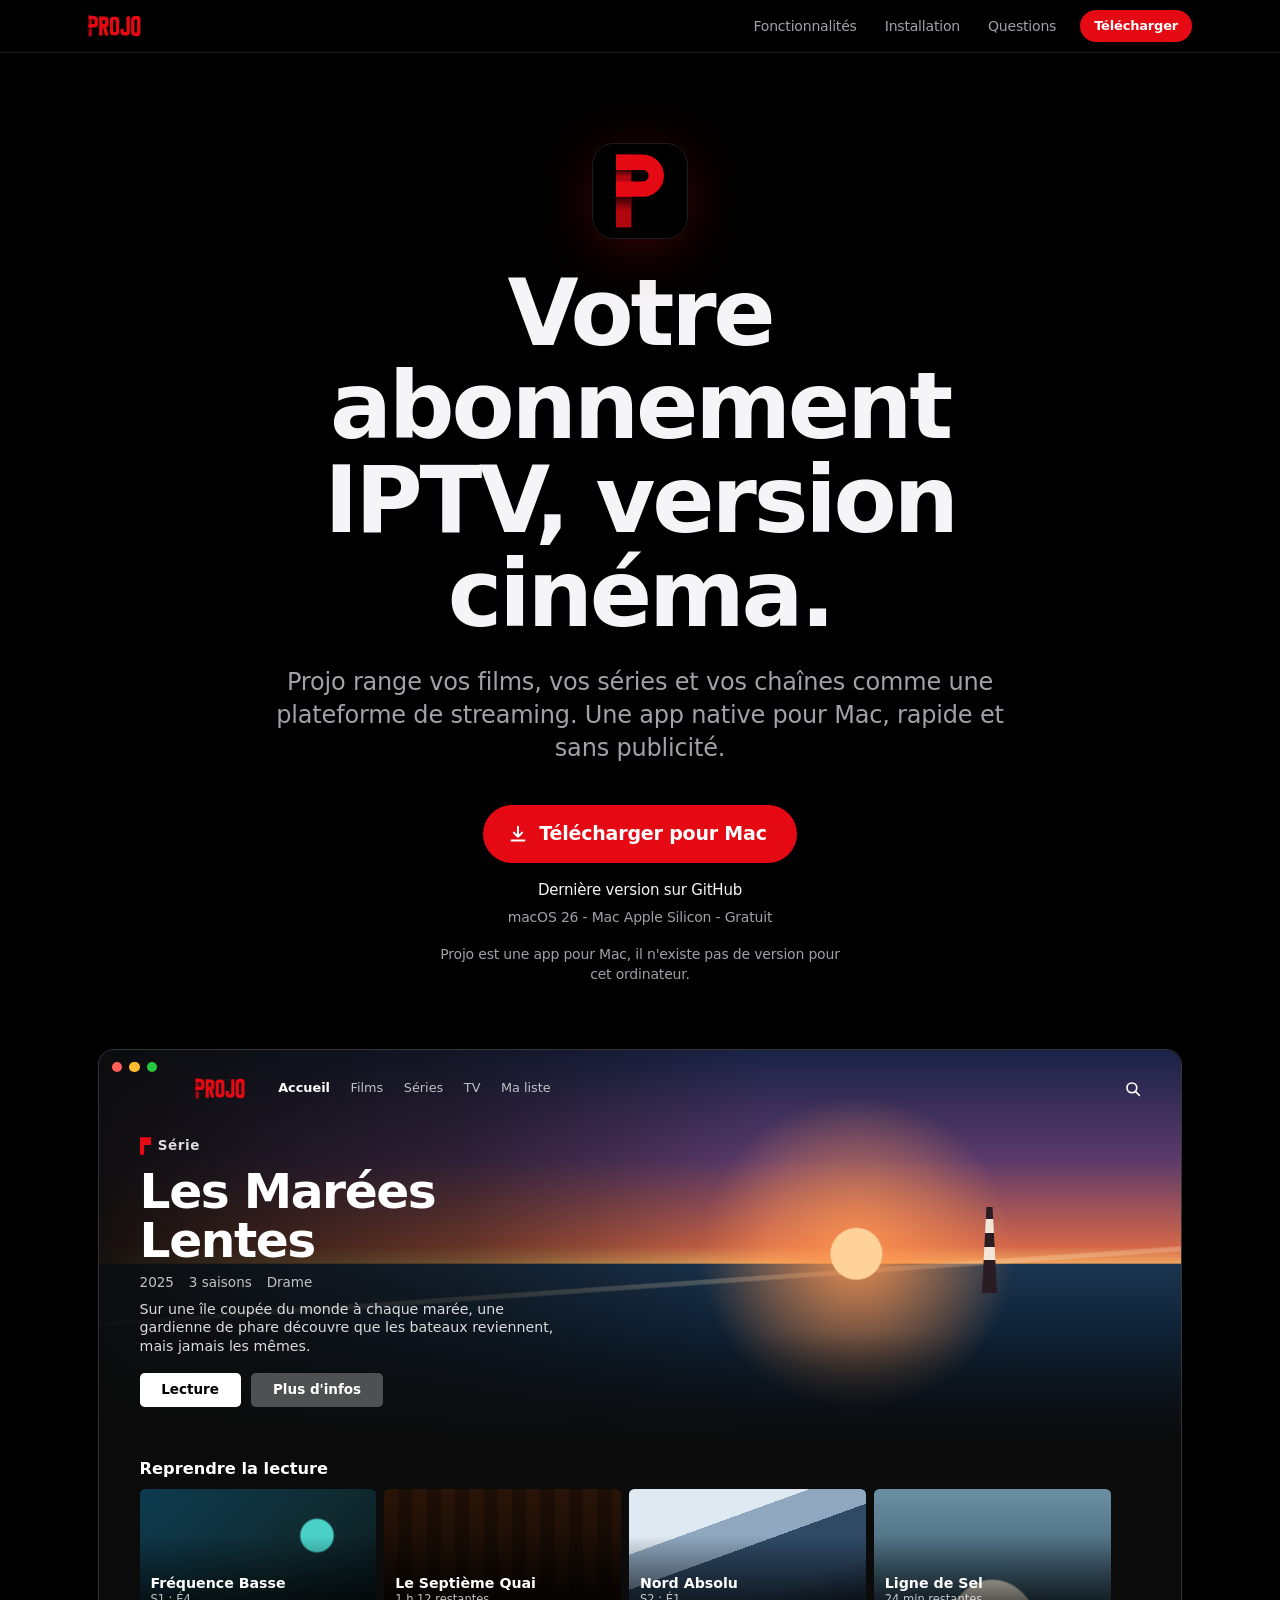
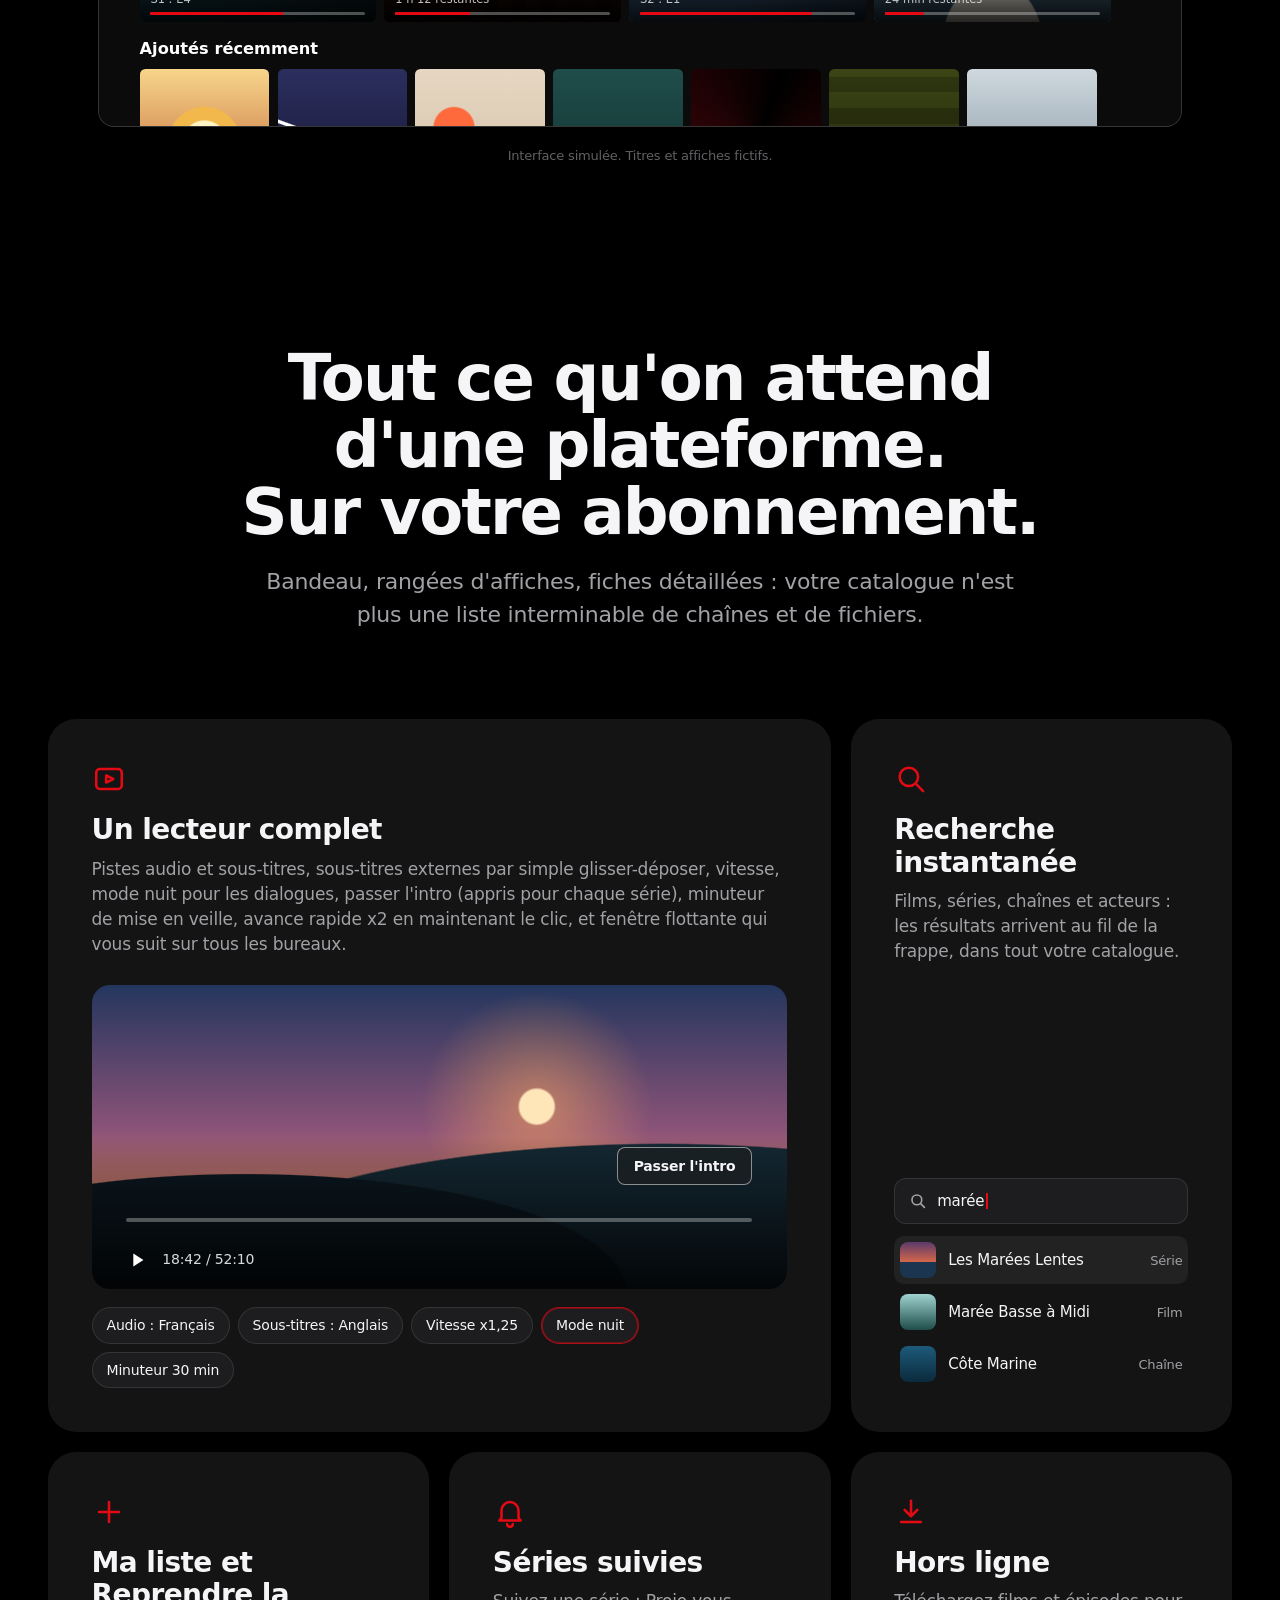
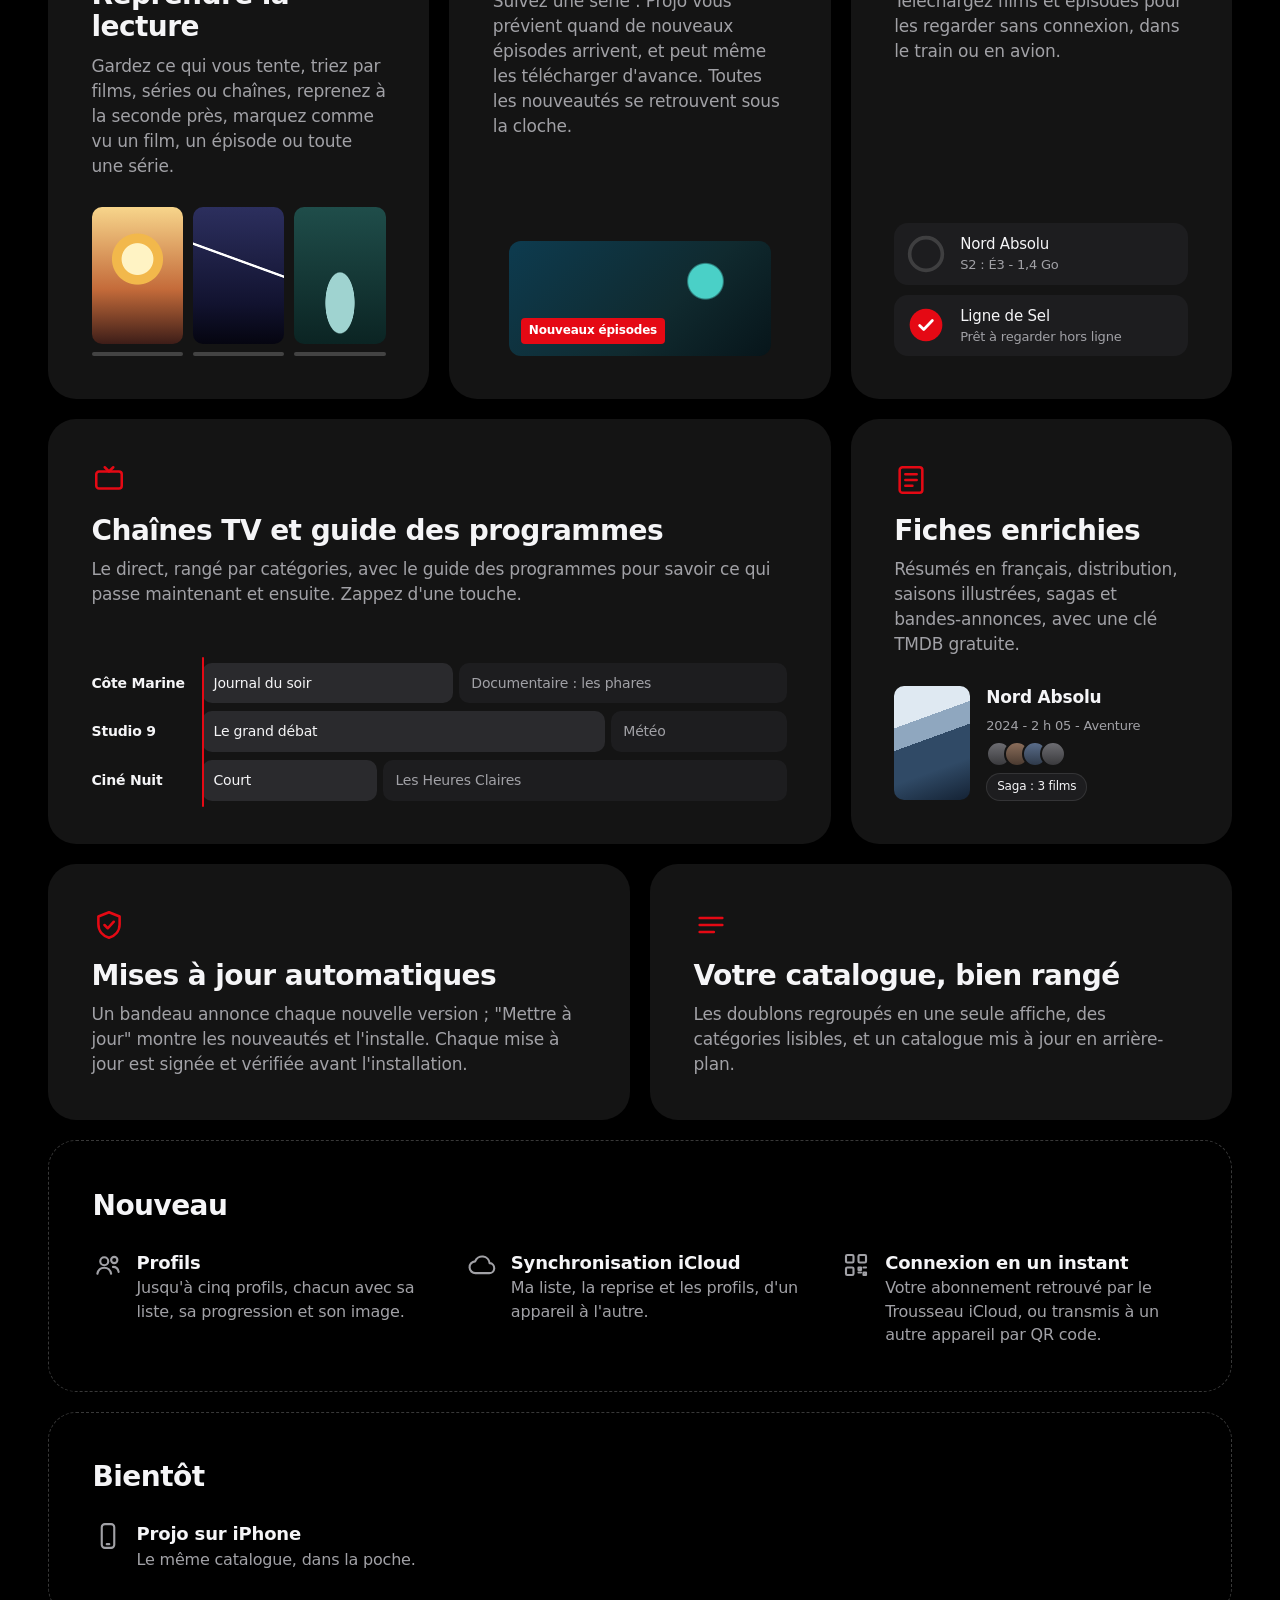
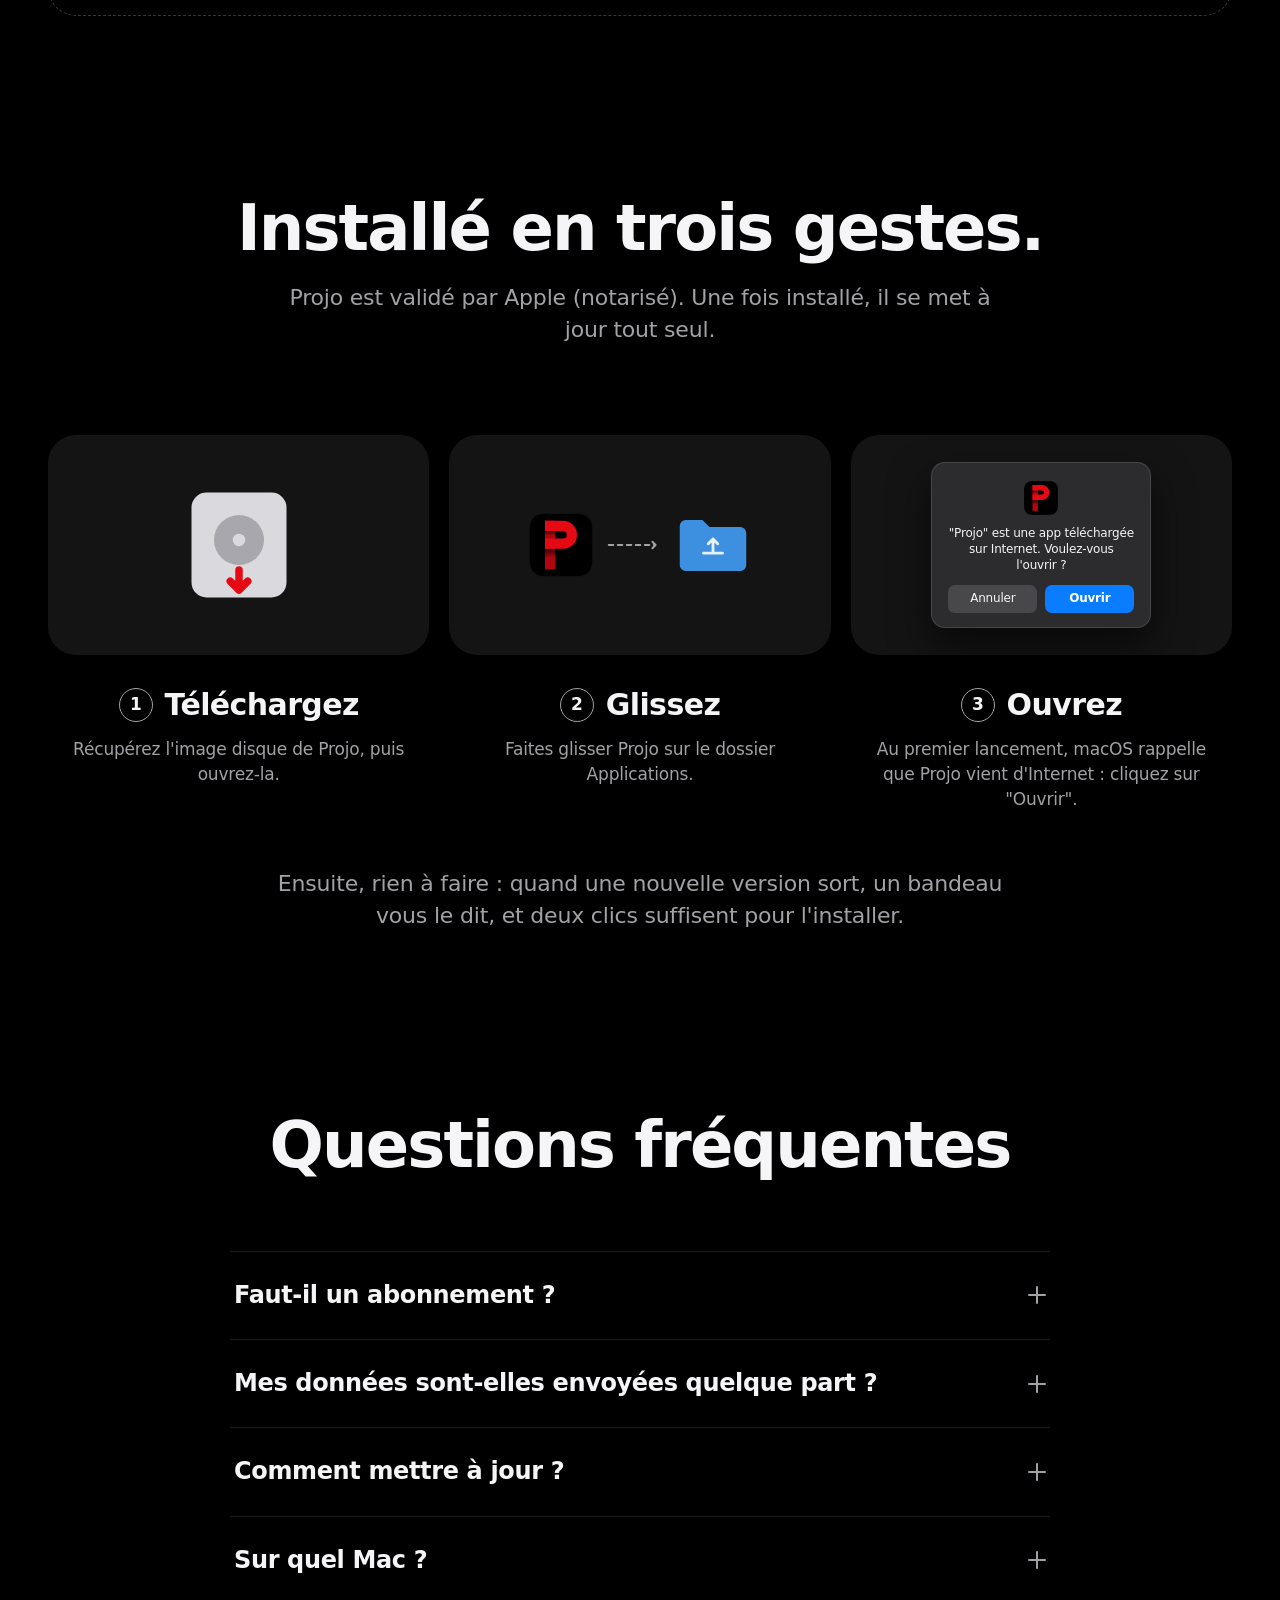
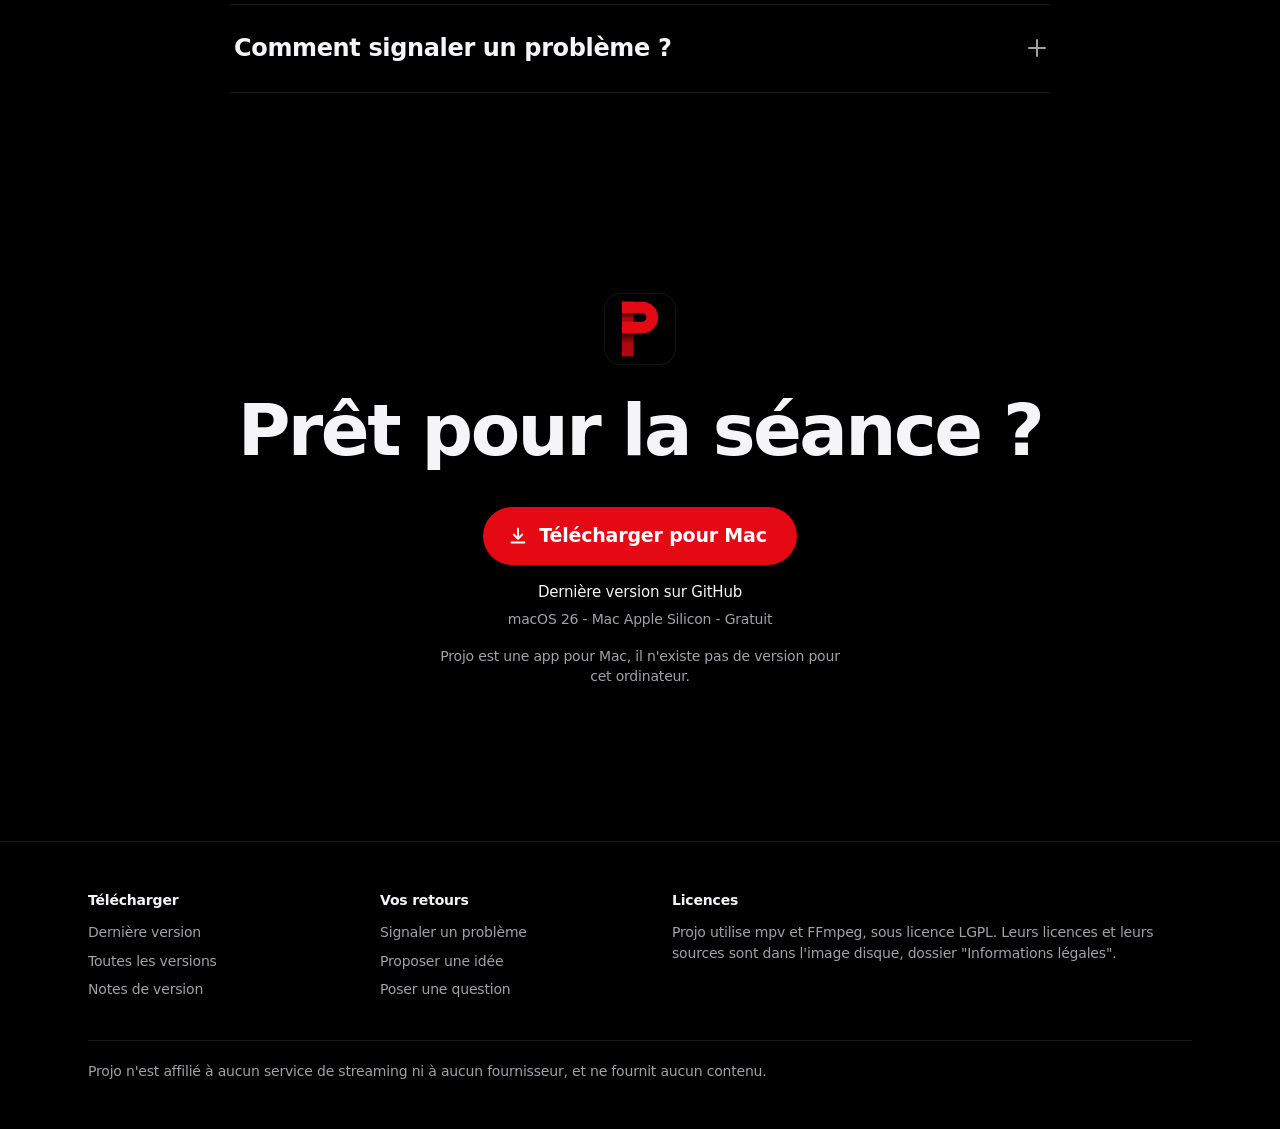
==== commit f19fdb81: "Site: features of 0.25 and 0.26 (profiles, iCloud sync, quick sign-in, hold for 2x, My list filters)" ====
--- a/index.html
+++ b/index.html
@@ -3,7 +3,7 @@
 <head>
   <meta charset="utf-8">
   <meta name="viewport" content="width=device-width, initial-scale=1, viewport-fit=cover">
-  <meta http-equiv="Content-Security-Policy" content="default-src 'self'; script-src 'self'; style-src 'self'; img-src 'self'; connect-src https://api.github.com; font-src 'self'; object-src 'none'; base-uri 'self'; form-action 'none'">
+  <meta http-equiv="Content-Security-Policy" content="default-src 'self'; script-src 'self'; style-src 'self'; img-src 'self' data:; connect-src https://api.github.com; font-src 'self'; object-src 'none'; base-uri 'self'; form-action 'none'">
   <meta name="referrer" content="strict-origin-when-cross-origin">
   <title>Projo - Lecteur IPTV pour Mac</title>
   <meta name="description" content="Projo range les films, séries et chaînes de votre abonnement Xtream Codes comme une plateforme de streaming. App native pour Mac Apple Silicon, gratuite et sans publicité.">
@@ -127,7 +127,7 @@
           <div class="tile-text">
             <svg class="tile-icon" viewBox="0 0 24 24" aria-hidden="true"><rect x="3" y="5" width="18" height="14" rx="2.5"/><path d="m10 9.5 5 2.5-5 2.5z"/></svg>
             <h3>Un lecteur complet</h3>
-            <p>Pistes audio et sous-titres, sous-titres externes par simple glisser-déposer, vitesse, mode nuit pour les dialogues, passer l'intro (appris pour chaque série), minuteur de mise en veille et fenêtre flottante qui vous suit sur tous les bureaux.</p>
+            <p>Pistes audio et sous-titres, sous-titres externes par simple glisser-déposer, vitesse, mode nuit pour les dialogues, passer l'intro (appris pour chaque série), minuteur de mise en veille, avance rapide x2 en maintenant le clic, et fenêtre flottante qui vous suit sur tous les bureaux.</p>
           </div>
           <div class="vis vis-player" aria-hidden="true">
             <div class="vp-screen">
@@ -168,7 +168,7 @@
           <div class="tile-text">
             <svg class="tile-icon" viewBox="0 0 24 24" aria-hidden="true"><path d="M12 5v14M5 12h14"/></svg>
             <h3>Ma liste et Reprendre la lecture</h3>
-            <p>Gardez ce qui vous tente, reprenez à la seconde près, marquez comme vu un film, un épisode ou toute une série.</p>
+            <p>Gardez ce qui vous tente, triez par films, séries ou chaînes, reprenez à la seconde près, marquez comme vu un film, un épisode ou toute une série.</p>
           </div>
           <div class="vis vis-progress" aria-hidden="true">
             <span class="vpr"><span class="vpr-art a1"></span><i class="pg-70"></i></span>
@@ -181,7 +181,7 @@
           <div class="tile-text">
             <svg class="tile-icon" viewBox="0 0 24 24" aria-hidden="true"><path d="M6 16V11a6 6 0 1 1 12 0v5l1.5 2h-15zM10 20.5a2 2 0 0 0 4 0"/></svg>
             <h3>Séries suivies</h3>
-            <p>Suivez une série : Projo vous prévient quand de nouveaux épisodes arrivent, et peut même les télécharger d'avance.</p>
+            <p>Suivez une série : Projo vous prévient quand de nouveaux épisodes arrivent, et peut même les télécharger d'avance. Toutes les nouveautés se retrouvent sous la cloche.</p>
           </div>
           <div class="vis vis-follow" aria-hidden="true">
             <div class="vf-note">
@@ -253,19 +253,29 @@
       </div>
 
       <div class="soon" data-reveal>
+        <h3 class="soon-title">Nouveau</h3>
+        <ul class="soon-list">
+          <li>
+            <svg viewBox="0 0 24 24" aria-hidden="true"><circle cx="9" cy="9" r="3.2"/><path d="M3.5 19c.6-3 2.8-4.8 5.5-4.8s4.9 1.8 5.5 4.8"/><circle cx="17" cy="8" r="2.5"/><path d="M16 13.5c2.3 0 4 1.4 4.5 4"/></svg>
+            <span><b>Profils</b>Jusqu'à cinq profils, chacun avec sa liste, sa progression et son image.</span>
+          </li>
+          <li>
+            <svg viewBox="0 0 24 24" aria-hidden="true"><path d="M7 18.5h10.5a4 4 0 0 0 .6-8 6 6 0 0 0-11.6-1.4A4.7 4.7 0 0 0 7 18.5z"/></svg>
+            <span><b>Synchronisation iCloud</b>Ma liste, la reprise et les profils, d'un appareil à l'autre.</span>
+          </li>
+          <li>
+            <svg viewBox="0 0 24 24" aria-hidden="true"><rect x="4" y="4" width="6" height="6" rx="1"/><rect x="14" y="4" width="6" height="6" rx="1"/><rect x="4" y="14" width="6" height="6" rx="1"/><path d="M14 14h2v2h-2zM18 18h2v2h-2zM14 18h2M18 14h2"/></svg>
+            <span><b>Connexion en un instant</b>Votre abonnement retrouvé par le Trousseau iCloud, ou transmis à un autre appareil par QR code.</span>
+          </li>
+        </ul>
+      </div>
+
+      <div class="soon" data-reveal>
         <h3 class="soon-title">Bientôt</h3>
         <ul class="soon-list">
           <li>
             <svg viewBox="0 0 24 24" aria-hidden="true"><rect x="7" y="2.5" width="10" height="19" rx="2.5"/><path d="M11 18.5h2"/></svg>
             <span><b>Projo sur iPhone</b>Le même catalogue, dans la poche.</span>
-          </li>
-          <li>
-            <svg viewBox="0 0 24 24" aria-hidden="true"><circle cx="9" cy="9" r="3.2"/><path d="M3.5 19c.6-3 2.8-4.8 5.5-4.8s4.9 1.8 5.5 4.8"/><circle cx="17" cy="8" r="2.5"/><path d="M16 13.5c2.3 0 4 1.4 4.5 4"/></svg>
-            <span><b>Profils</b>Une liste et une progression par personne.</span>
-          </li>
-          <li>
-            <svg viewBox="0 0 24 24" aria-hidden="true"><path d="M7 18.5h10.5a4 4 0 0 0 .6-8 6 6 0 0 0-11.6-1.4A4.7 4.7 0 0 0 7 18.5z"/></svg>
-            <span><b>Synchronisation iCloud</b>Ma liste et la reprise, d'un appareil à l'autre.</span>
           </li>
         </ul>
       </div>
@@ -352,8 +362,8 @@
         <div class="qa">
           <h3><button type="button" aria-expanded="true" aria-controls="r5" id="q5"><span class="qa-q">Comment signaler un <span class="nw">problème ?</span></span><span class="qa-sign" aria-hidden="true"></span></button></h3>
           <div class="qa-body" id="r5" role="region" aria-labelledby="q5">
-            <p>Remplissez le formulaire <a href="https://github.com/FELTRINCyril/projo-releases/issues/new?template=probleme.yml">Signaler un problème</a> sur GitHub, avec votre version de Projo (Réglages &gt; À propos), celle de macOS et ce qui s'est passé.</p>
-            <p>Les messages y sont publics : n'y mettez jamais d'identifiant, de mot de passe, d'adresse de serveur ni de lien M3U.</p>
+            <p>Remplissez le formulaire <a data-issue="probleme" href="https://github.com/FELTRINCyril/projo-releases/issues/new?template=probleme.yml">Signaler un problème</a>, avec votre version de Projo (Réglages &gt; À propos), celle de macOS et ce qui s'est passé.</p>
+            <p>Ces messages sont publics : n'y mettez jamais d'identifiant, de mot de passe, d'adresse de serveur ni de lien M3U.</p>
           </div>
         </div>
       </div>
@@ -383,16 +393,16 @@
           <h2 class="footer-h">Télécharger</h2>
           <ul>
             <li><a class="js-download" href="https://github.com/FELTRINCyril/projo-releases/releases/latest">Dernière version</a></li>
-            <li><a href="https://github.com/FELTRINCyril/projo-releases/releases">Toutes les versions</a></li>
-            <li><a class="js-notes" href="https://github.com/FELTRINCyril/projo-releases/releases/latest">Notes de version</a></li>
+            <li><a href="versions.html">Toutes les versions</a></li>
+            <li><a class="js-notes" href="versions.html">Notes de version</a></li>
           </ul>
         </div>
         <div>
           <h2 class="footer-h">Vos retours</h2>
           <ul>
-            <li><a href="https://github.com/FELTRINCyril/projo-releases/issues/new?template=probleme.yml">Signaler un problème</a></li>
-            <li><a href="https://github.com/FELTRINCyril/projo-releases/issues/new?template=idee.yml">Proposer une idée</a></li>
-            <li><a href="https://github.com/FELTRINCyril/projo-releases/issues/new?template=question.yml">Poser une question</a></li>
+            <li><a data-issue="probleme" href="https://github.com/FELTRINCyril/projo-releases/issues/new?template=probleme.yml">Signaler un problème</a></li>
+            <li><a data-issue="idee" href="https://github.com/FELTRINCyril/projo-releases/issues/new?template=idee.yml">Proposer une idée</a></li>
+            <li><a data-issue="question" href="https://github.com/FELTRINCyril/projo-releases/issues/new?template=question.yml">Poser une question</a></li>
           </ul>
         </div>
         <div class="footer-legal">
--- a/assets/css/site.css
+++ b/assets/css/site.css
@@ -22,6 +22,8 @@
 }
 
 *, *::before, *::after { box-sizing: border-box; }
+/* hidden must win over the display of our own classes (.fb-form is a grid). */
+[hidden] { display: none !important; }
 
 html {
   -webkit-text-size-adjust: 100%;
@@ -221,7 +223,7 @@
   border: 1px solid rgba(255, 255, 255, 0.14);
   box-shadow: 0 40px 120px -20px rgba(0, 0, 0, 0.9), 0 0 0 1px rgba(0, 0, 0, 0.6);
   container-type: inline-size;
-  transform-origin: 50% 0%;
+  transform-origin: 50% 50%;
 }
 .window > picture img { width: 100%; height: 100%; object-fit: cover; }
 .showcase-note {
@@ -231,21 +233,24 @@
   color: var(--text-2);
 }
 
-/* Scroll tilt: CSS scroll-driven where supported, JS sets --tilt elsewhere. */
+/* Scroll tilt, both ways: looks up while entering from the bottom, straight
+   around the middle of the screen, looks down while leaving at the top.
+   CSS scroll-driven where supported, JS sets --tilt (1 to -1) elsewhere. */
 @media (prefers-reduced-motion: no-preference) {
   .window {
-    transform: perspective(2000px) rotateX(calc(var(--tilt, 0) * 24deg)) scale(calc(1 - var(--tilt, 0) * 0.08));
+    transform: perspective(2000px) rotateX(calc(var(--tilt, 0) * 22deg)) scale(calc(1 - var(--tilt-abs, 0) * 0.08));
   }
   @supports (animation-timeline: view()) {
     .window {
       transform: none;
-      animation: tilt-in linear both;
+      animation: tilt-both linear both;
       animation-timeline: view();
-      animation-range: entry 10% cover 42%;
+      animation-range: cover 0% cover 100%;
     }
-    @keyframes tilt-in {
-      from { transform: perspective(2000px) rotateX(24deg) scale(0.92); }
-      to { transform: perspective(2000px) rotateX(0deg) scale(1); }
+    @keyframes tilt-both {
+      0% { transform: perspective(2000px) rotateX(22deg) scale(0.92); }
+      40%, 60% { transform: perspective(2000px) rotateX(0deg) scale(1); }
+      100% { transform: perspective(2000px) rotateX(-22deg) scale(0.92); }
     }
   }
 }
@@ -1027,6 +1032,214 @@
   .footer-legal { grid-column: 1 / -1; }
 }
 
+/* ===== FEEDBACK FORM (dialog) ========================================== */
+
+.fb {
+  width: min(640px, calc(100vw - 32px));
+  max-height: calc(100dvh - 32px);
+  padding: 0;
+  border: 1px solid rgba(255, 255, 255, 0.14);
+  border-radius: var(--radius-l);
+  background: var(--surface);
+  color: var(--text);
+  box-shadow: 0 40px 120px rgba(0, 0, 0, 0.8);
+  overflow: auto;
+  overscroll-behavior: contain;
+}
+.fb::backdrop { background: rgba(0, 0, 0, 0.72); -webkit-backdrop-filter: blur(8px); backdrop-filter: blur(8px); }
+.fb-form { padding: clamp(24px, 4vw, 40px); display: grid; gap: 20px; }
+.fb-head { display: flex; align-items: center; justify-content: space-between; gap: 16px; }
+.fb-head h2 { font-size: clamp(24px, 3vw, 30px); font-weight: 700; letter-spacing: -0.02em; }
+.fb-close {
+  flex: none;
+  position: relative;
+  width: 36px;
+  height: 36px;
+  border: 0;
+  border-radius: 50%;
+  background: var(--surface-2);
+  cursor: pointer;
+}
+.fb-close span::before, .fb-close span::after {
+  content: "";
+  position: absolute;
+  left: 11px;
+  top: 17px;
+  width: 14px;
+  height: 2px;
+  border-radius: 2px;
+  background: var(--text);
+  transform: rotate(45deg);
+}
+.fb-close span::after { transform: rotate(-45deg); }
+.fb-intro { font-size: 17px; color: var(--text-2); margin-top: -8px; }
+.fb-warn {
+  padding: 14px 16px;
+  border-radius: 14px;
+  background: rgba(229, 9, 20, 0.12);
+  border: 1px solid rgba(229, 9, 20, 0.5);
+  font-size: 15px;
+  line-height: 1.45;
+}
+.fb-field { display: grid; gap: 6px; }
+.fb-field label { font-size: 15px; font-weight: 600; }
+.fb-hint { font-size: 13px; color: var(--text-2); margin-top: -2px; }
+.fb-field input, .fb-field textarea, .fb-field select {
+  width: 100%;
+  font: inherit;
+  font-size: 16px; /* 16 px: no zoom on focus in iOS Safari */
+  color: var(--text);
+  background: var(--black);
+  border: 1px solid rgba(255, 255, 255, 0.2);
+  border-radius: 12px;
+  padding: 11px 14px;
+  resize: vertical;
+}
+.fb-field input::placeholder, .fb-field textarea::placeholder { color: #6e6e73; }
+.fb-field input:focus-visible, .fb-field textarea:focus-visible, .fb-field select:focus-visible { outline: 3px solid #fff; outline-offset: 1px; border-color: transparent; }
+.fb-consent { display: flex; gap: 12px; align-items: flex-start; font-size: 15px; }
+.fb-consent input { flex: none; width: 20px; height: 20px; margin: 1px 0 0; accent-color: var(--red); }
+.fb-error {
+  font-size: 15px;
+  font-weight: 600;
+  color: #ff6b6b;
+}
+.fb-foot { display: grid; gap: 16px; justify-items: start; }
+.fb-note { font-size: 14px; color: var(--text-2); }
+.fb-submit { font-size: 17px; padding: 12px 24px; }
+button.btn { border: 0; cursor: pointer; font-family: inherit; }
+.btn:disabled, .btn:disabled:hover {
+  background: #3a3a3c;
+  color: #8e8e93;
+  cursor: not-allowed;
+  transform: none;
+}
+.fb-why { font-size: 13px; color: var(--text-2); margin-top: -8px; }
+.fb-ready { padding: clamp(24px, 4vw, 40px); display: grid; gap: 16px; }
+.fb-ready h2 { font-size: clamp(24px, 3vw, 30px); font-weight: 700; letter-spacing: -0.02em; }
+.fb-ready h2:focus { outline: none; }
+.fb-ready p { font-size: 17px; color: var(--text-2); }
+.fb-ready .fb-note { font-size: 14px; }
+.fb-ready-actions { display: flex; flex-wrap: wrap; align-items: center; gap: 12px 20px; }
+.fb-ready-actions .btn { font-size: 17px; padding: 12px 24px; }
+.fb-link { background: none; border: 0; padding: 6px 0; font: inherit; font-size: 16px; color: var(--text); text-decoration: underline; text-underline-offset: 3px; cursor: pointer; }
+.visually-hidden { position: absolute; width: 1px; height: 1px; margin: -1px; padding: 0; overflow: hidden; clip: rect(0 0 0 0); white-space: nowrap; border: 0; }
+
+/* Native select with our own arrow (the system one is invisible on black). */
+.fb-field select {
+  -webkit-appearance: none;
+  appearance: none;
+  padding-right: 40px;
+  background-image: url("data:image/svg+xml,%3Csvg xmlns='http://www.w3.org/2000/svg' viewBox='0 0 12 8'%3E%3Cpath d='M1 1.5 6 6.5 11 1.5' fill='none' stroke='%23a1a1a6' stroke-width='1.8' stroke-linecap='round' stroke-linejoin='round'/%3E%3C/svg%3E");
+  background-repeat: no-repeat;
+  background-position: right 14px center;
+  background-size: 12px 8px;
+  cursor: pointer;
+}
+.fb-field select:disabled { color: var(--text-2); cursor: progress; }
+.fb-field select option, .fb-field select optgroup { background: #1d1d1f; color: var(--text); }
+
+/* Mac / iPhone switch: two radio buttons drawn as a segmented control. */
+.fb-device { border: 0; margin: 0; padding: 0; min-width: 0; display: grid; gap: 8px; }
+.fb-device legend { padding: 0; margin-bottom: 8px; font-size: 15px; font-weight: 600; }
+.fb-seg {
+  display: inline-grid;
+  grid-auto-flow: column;
+  grid-auto-columns: 1fr;
+  justify-self: start;
+  min-width: 220px;
+  padding: 3px;
+  border-radius: 12px;
+  background: var(--black);
+  border: 1px solid rgba(255, 255, 255, 0.2);
+}
+.fb-seg input { position: absolute; opacity: 0; width: 1px; height: 1px; margin: 0; pointer-events: none; }
+.fb-seg label {
+  text-align: center;
+  padding: 8px 18px;
+  border-radius: 9px;
+  font-size: 15px;
+  font-weight: 600;
+  color: var(--text-2);
+  cursor: pointer;
+  transition: background-color 0.2s, color 0.2s;
+}
+.fb-seg input:checked + label { background: var(--surface-2); color: var(--text); box-shadow: 0 1px 3px rgba(0, 0, 0, 0.5); }
+.fb-seg input:focus-visible + label { outline: 3px solid #fff; outline-offset: 1px; }
+
+/* ===== VERSIONS PAGE =================================================== */
+
+.page-head {
+  text-align: center;
+  padding: clamp(56px, 8vw, 112px) var(--gutter) 0;
+}
+.page-head h1 {
+  font-size: clamp(40px, 6.4vw, 80px);
+  line-height: 1.03;
+  font-weight: 700;
+  letter-spacing: -0.035em;
+}
+.page-head p {
+  margin: 20px auto 0;
+  max-width: 34em;
+  font-size: clamp(19px, 2vw, 22px);
+  color: var(--text-2);
+}
+.releases {
+  max-width: 820px;
+  margin: clamp(48px, 7vw, 80px) auto 0;
+  padding: 0 var(--gutter) clamp(96px, 12vw, 160px);
+  display: grid;
+  gap: 20px;
+}
+.release {
+  background: var(--surface);
+  border-radius: var(--radius-l);
+  padding: clamp(28px, 4vw, 48px);
+  scroll-margin-top: 72px;
+}
+.release:target { box-shadow: 0 0 0 2px var(--red); }
+.release-head { display: flex; flex-wrap: wrap; align-items: baseline; gap: 8px 16px; }
+.release-head h2 { font-size: clamp(28px, 3.4vw, 40px); font-weight: 700; letter-spacing: -0.025em; }
+.release-tag {
+  font-size: 13px;
+  font-weight: 700;
+  padding: 3px 10px;
+  border-radius: 999px;
+  background: var(--red);
+  color: #fff;
+}
+.release-tag.is-old { background: var(--surface-2); color: var(--text-2); }
+.release-date { width: 100%; font-size: 15px; color: var(--text-2); }
+.release-notes { margin-top: 28px; font-size: 17px; line-height: 1.55; color: #d2d2d7; }
+.release-notes h3 { margin: 28px 0 10px; font-size: 20px; color: var(--text); letter-spacing: -0.01em; }
+.release-notes h3:first-child { margin-top: 0; }
+.release-notes p + p { margin-top: 12px; }
+.release-notes ul, .release-notes ol { display: grid; gap: 10px; padding-left: 1.3em; }
+.release-notes ul { list-style: disc; }
+.release-notes ol { list-style: decimal; }
+.release-notes li::marker { color: var(--text-2); }
+.release-notes code {
+  font-family: ui-monospace, "SF Mono", Menlo, monospace;
+  font-size: 0.88em;
+  padding: 2px 6px;
+  border-radius: 6px;
+  background: var(--surface-2);
+  overflow-wrap: anywhere;
+}
+.release-notes blockquote {
+  margin: 0 0 16px;
+  padding: 14px 18px;
+  border-left: 3px solid var(--text-2);
+  border-radius: 0 12px 12px 0;
+  background: var(--surface-2);
+}
+.release-foot { margin-top: 32px; display: flex; flex-wrap: wrap; align-items: center; gap: 12px 20px; }
+.release-foot .btn { font-size: 17px; padding: 12px 24px 12px 20px; }
+.release-size { font-size: 15px; color: var(--text-2); }
+.releases-status { text-align: center; font-size: 17px; color: var(--text-2); }
+.releases-status a { color: var(--text); }
+
 /* ===== REVEAL (JS adds .js on <html>, then .in on each element) ======== */
 /* Only the small details inside the visuals move: bars fill, ring closes,
    the notification drops in. Without JS or with reduced motion, everything
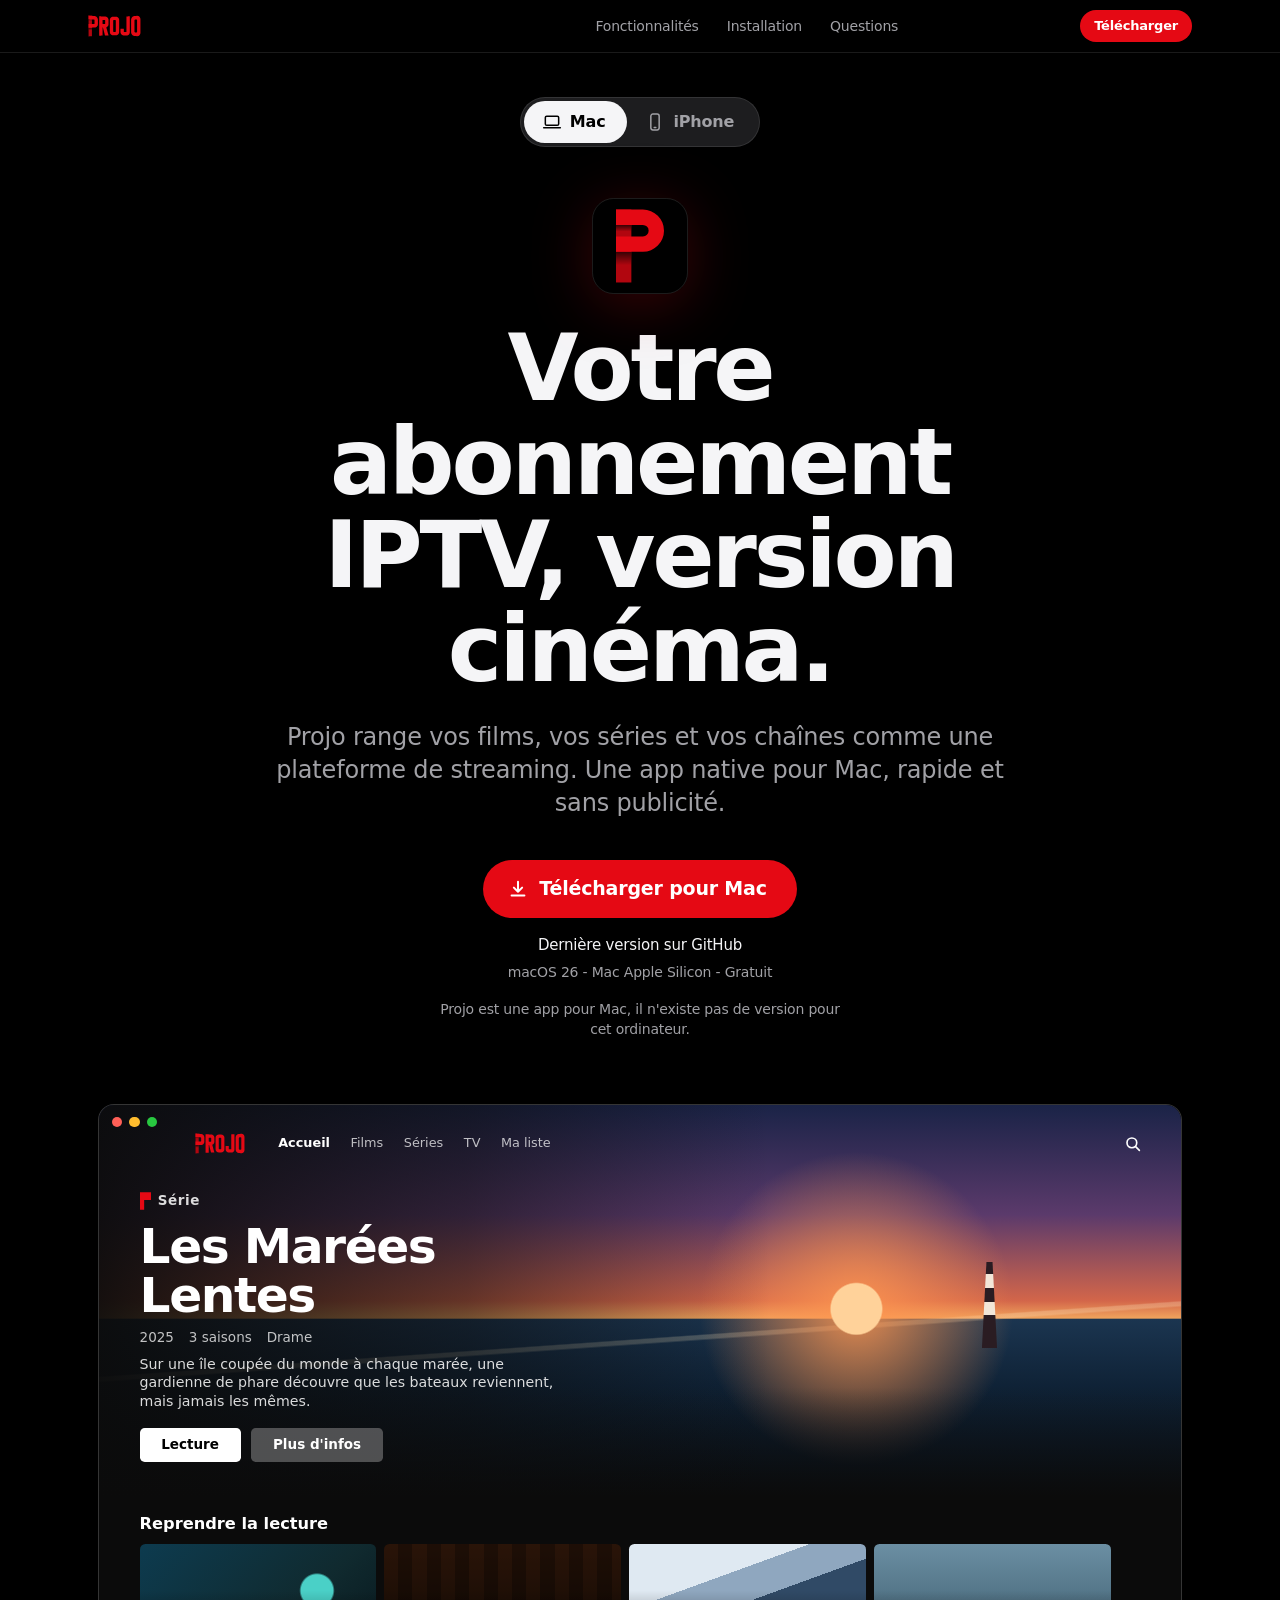
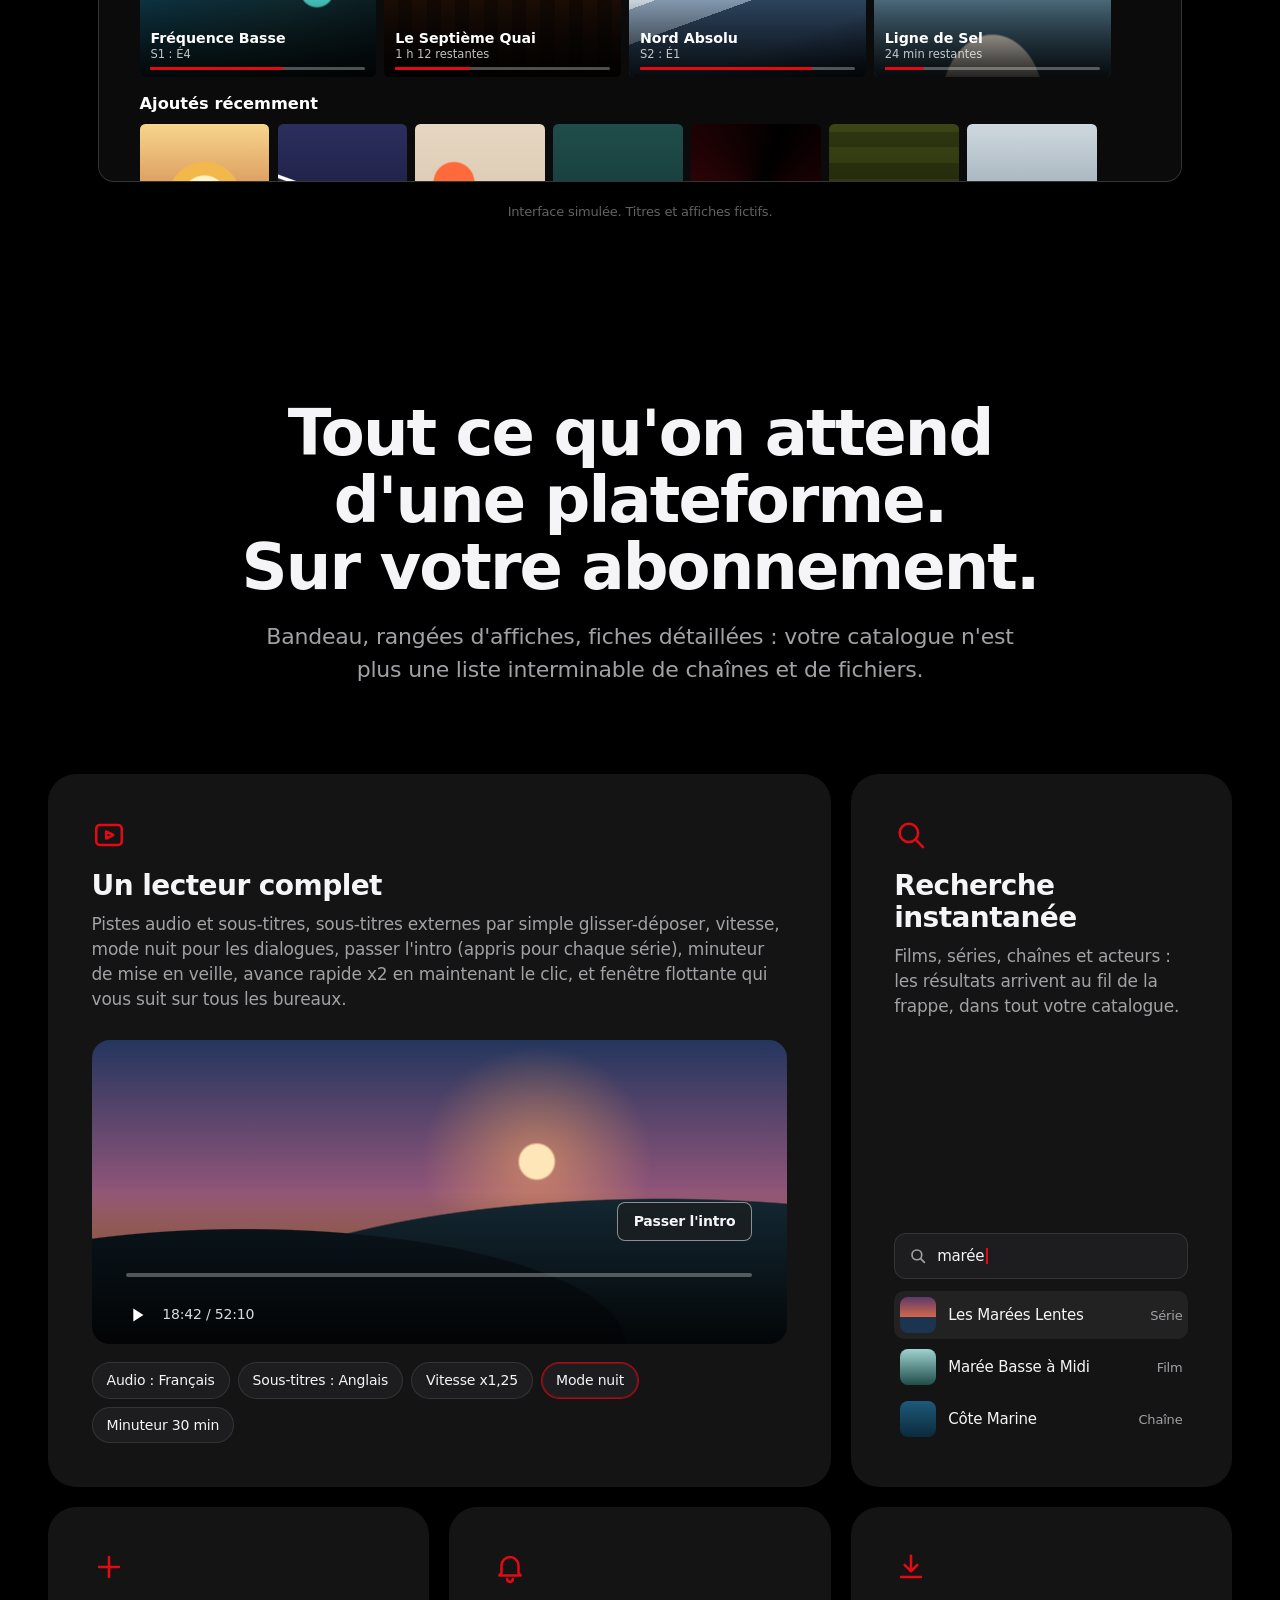
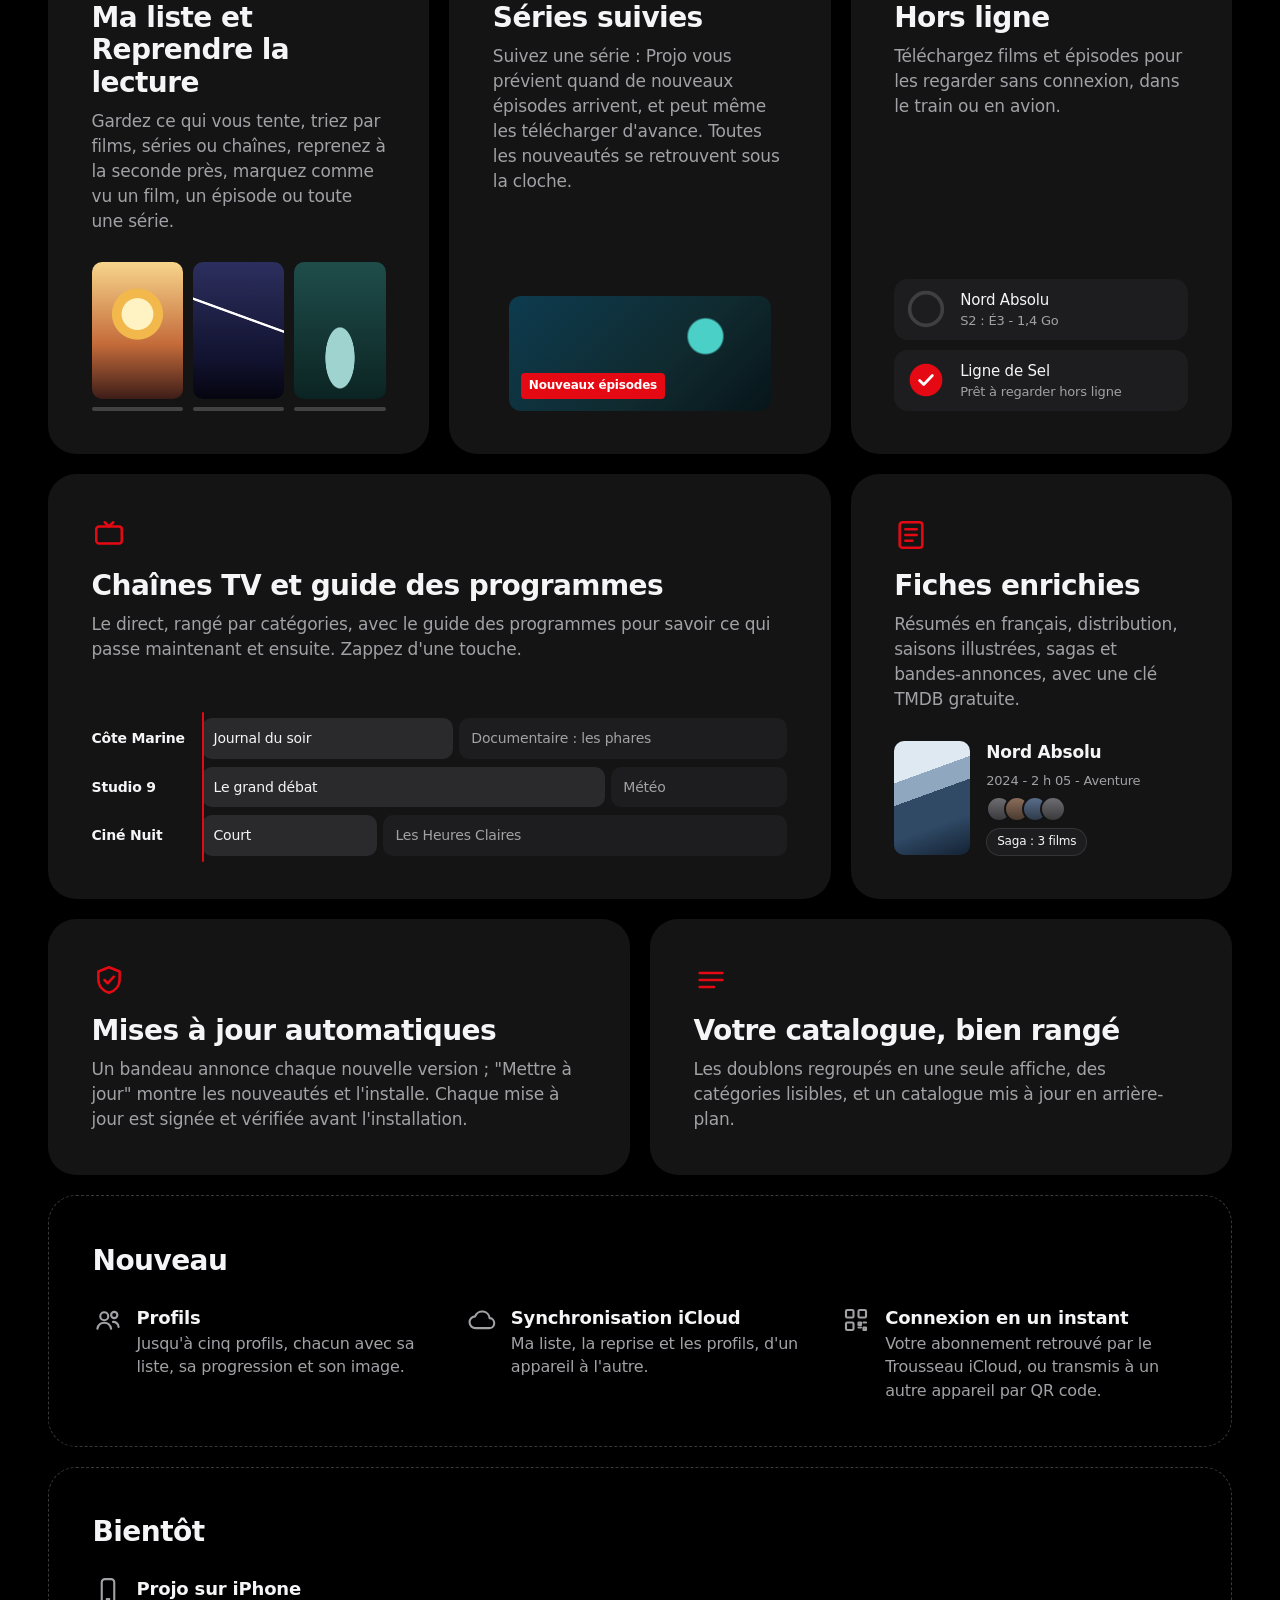
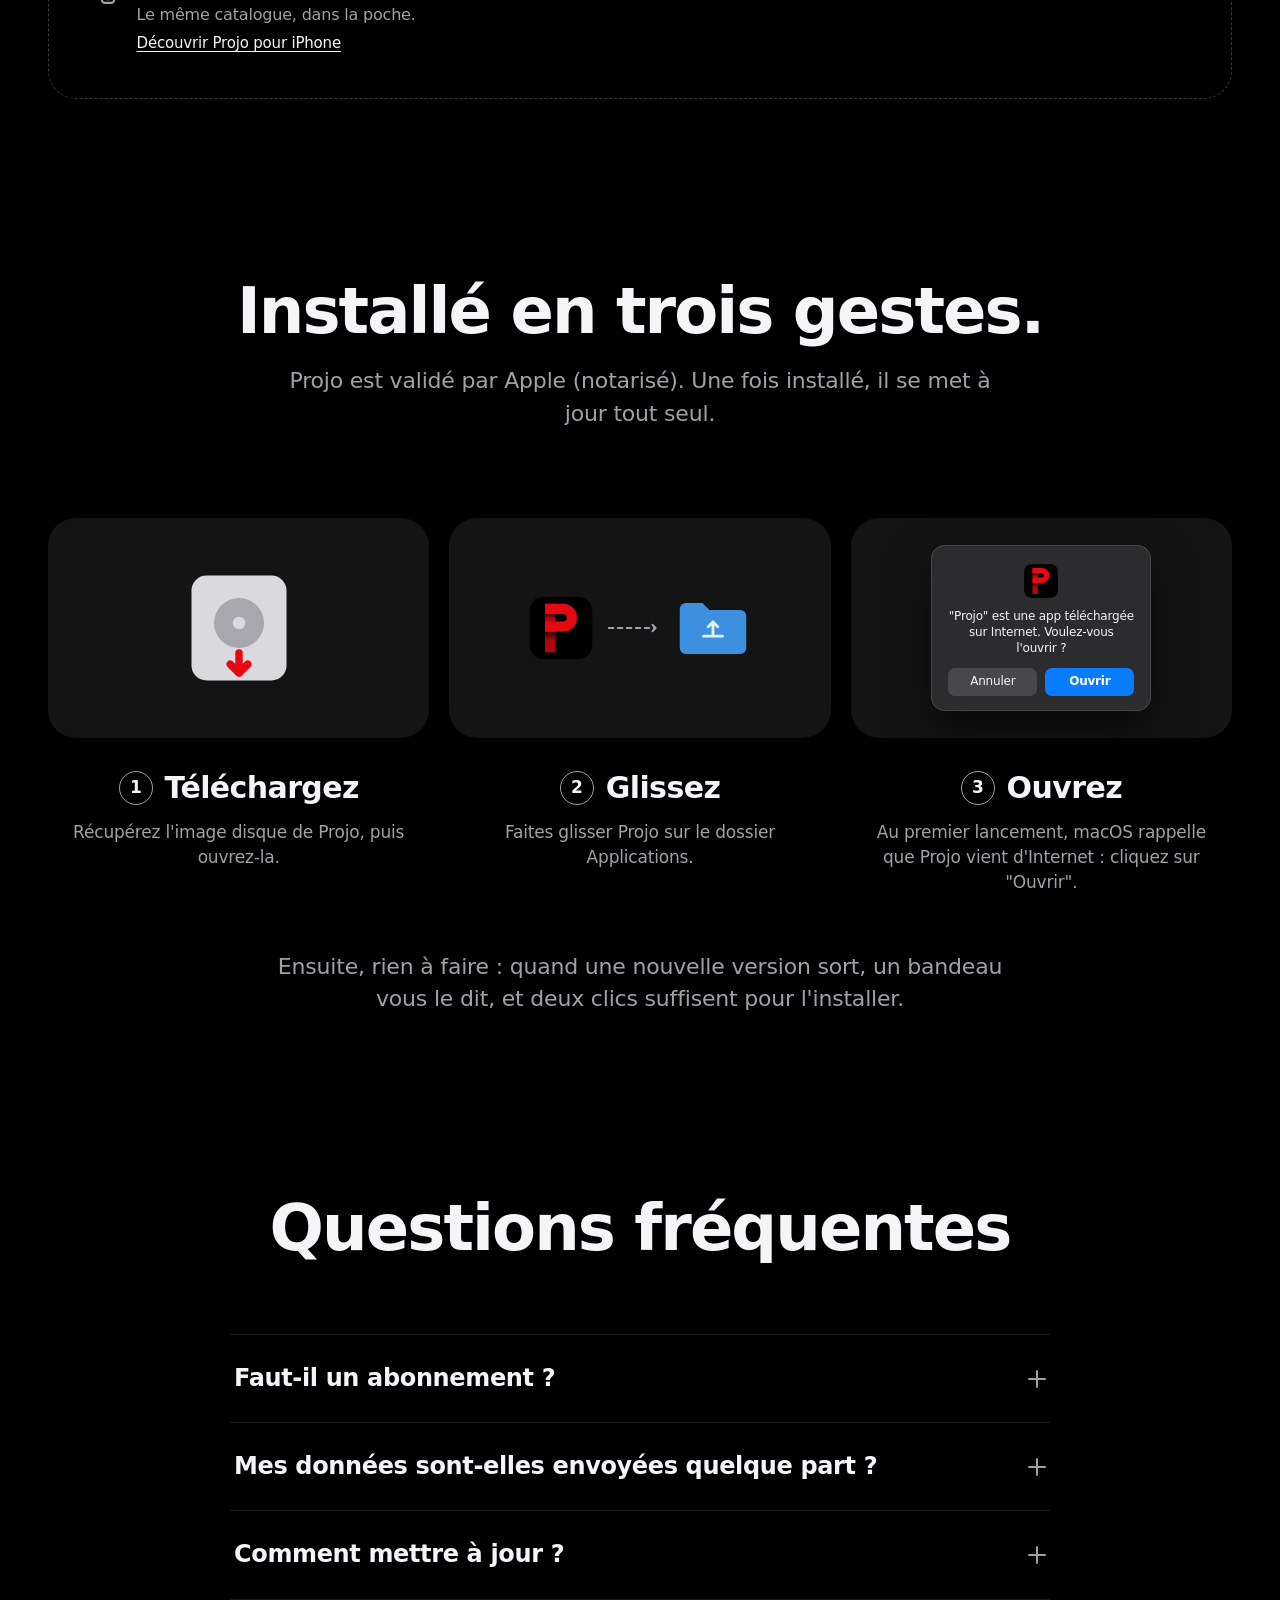
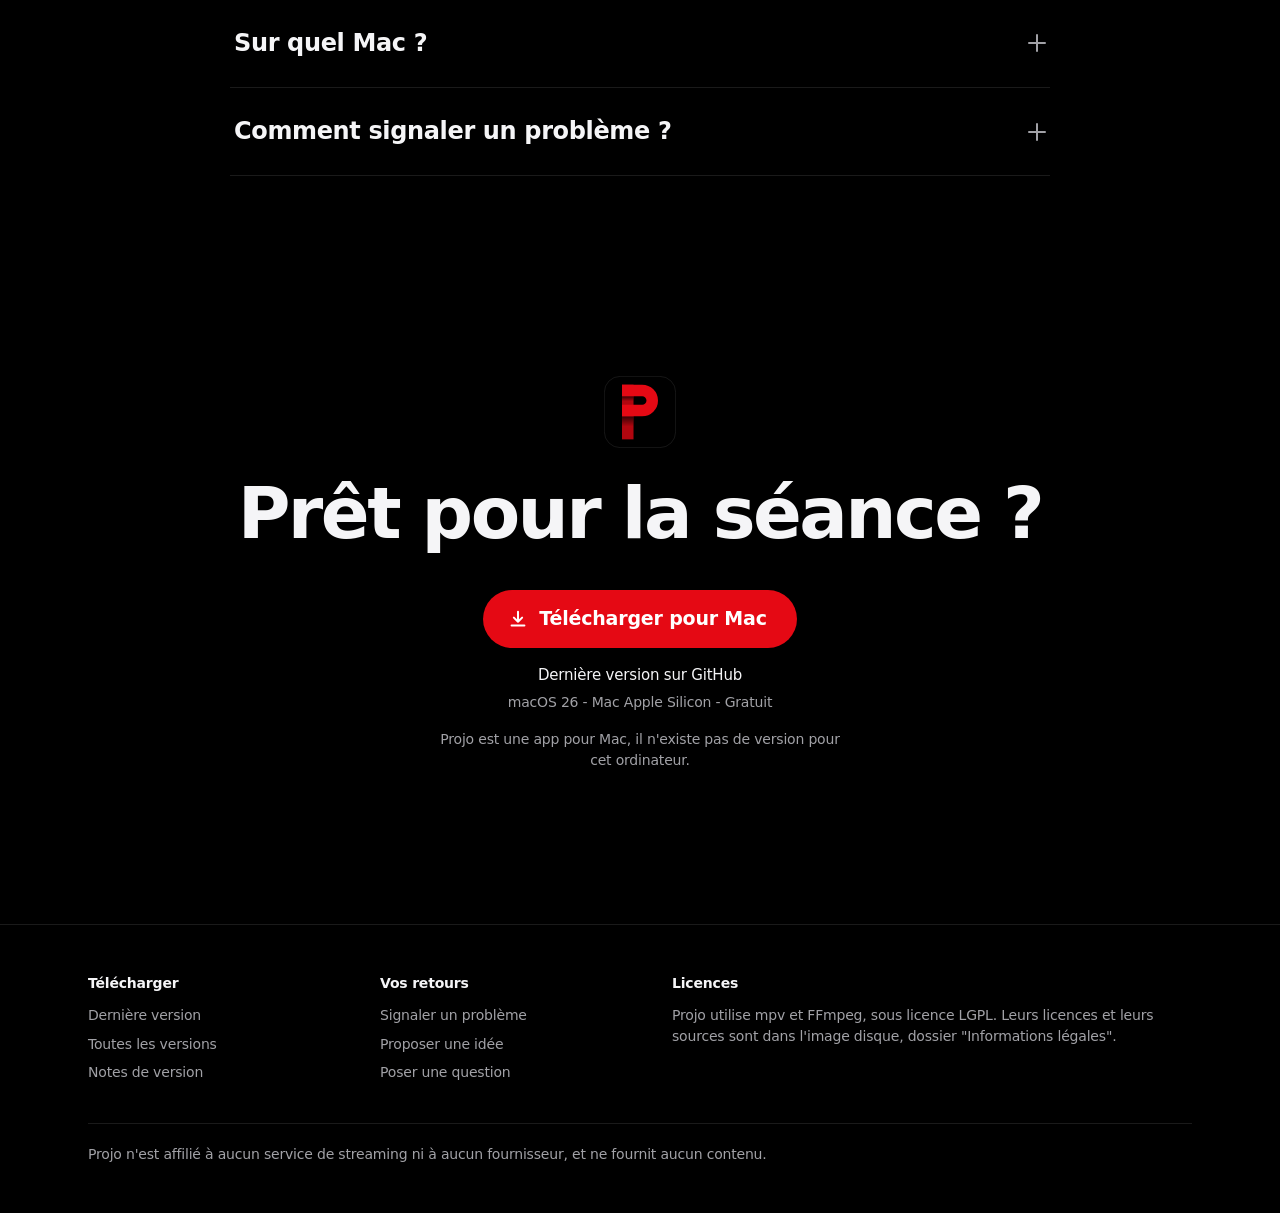
==== commit 60dd554b: "Site: Mac / iPhone switch, iPhone view built on the Harvie site structure" ====
--- a/index.html
+++ b/index.html
@@ -39,16 +39,38 @@
       </a>
       <nav aria-label="Sections">
         <ul class="nav-links">
-          <li><a href="#fonctionnalites">Fonctionnalités</a></li>
-          <li><a href="#installation">Installation</a></li>
-          <li><a href="#questions">Questions</a></li>
+          <li><a href="#fonctionnalites" data-mac="#fonctionnalites" data-iphone="#fonctionnalites-iphone">Fonctionnalités</a></li>
+          <li><a href="#installation" data-mac="#installation" data-iphone="#avec-le-mac" data-mac-text="Installation" data-iphone-text="Avec le Mac">Installation</a></li>
+          <li><a href="#questions" data-mac="#questions" data-iphone="#questions-iphone">Questions</a></li>
         </ul>
       </nav>
-      <a class="nav-cta js-download" href="https://github.com/FELTRINCyril/projo-releases/releases/latest">Télécharger</a>
+      <div class="switch switch-nav js-switch" role="group" aria-label="Choisir l'app">
+        <a class="switch-opt" href="?app=mac" data-app="mac">Mac</a>
+        <a class="switch-opt" href="?app=iphone" data-app="iphone">iPhone</a>
+      </div>
+      <a class="nav-cta js-download" data-view="mac" href="https://github.com/FELTRINCyril/projo-releases/releases/latest">Télécharger</a>
+      <span class="nav-cta nav-soon" data-view="iphone" hidden>Bientôt</span>
     </div>
   </header>
 
   <main id="contenu">
+
+    <!-- ===== CHOIX DE L'APP (Mac ou iPhone) ===== -->
+    <div class="switch-wrap">
+      <div class="switch switch-big js-switch" role="group" aria-label="Choisir l'app">
+        <a class="switch-opt" href="?app=mac" data-app="mac">
+          <svg viewBox="0 0 24 24" aria-hidden="true"><rect x="4" y="5" width="16" height="11" rx="1.6"/><path d="M2 19h20"/></svg>Mac
+        </a>
+        <a class="switch-opt" href="?app=iphone" data-app="iphone">
+          <svg viewBox="0 0 24 24" aria-hidden="true"><rect x="7" y="2.5" width="10" height="19" rx="2.5"/><path d="M11 18.5h2"/></svg>iPhone
+        </a>
+      </div>
+    </div>
+
+    <!-- =================================================================== -->
+    <!-- ===== VUE MAC ====================================================== -->
+    <!-- =================================================================== -->
+    <div class="view" data-view="mac">
 
     <!-- ===== HERO ===== -->
     <section class="hero" aria-labelledby="titre-hero">
@@ -275,7 +297,7 @@
         <ul class="soon-list">
           <li>
             <svg viewBox="0 0 24 24" aria-hidden="true"><rect x="7" y="2.5" width="10" height="19" rx="2.5"/><path d="M11 18.5h2"/></svg>
-            <span><b>Projo sur iPhone</b>Le même catalogue, dans la poche.</span>
+            <span><b>Projo sur iPhone</b>Le même catalogue, dans la poche. <a class="soon-link" href="?app=iphone" data-app="iphone">Découvrir Projo pour iPhone</a></span>
           </li>
         </ul>
       </div>
@@ -383,6 +405,373 @@
         <p class="platform-note js-platform-note" hidden></p>
       </div>
     </section>
+    </div>
+    <!-- ===== FIN DE LA VUE MAC ===== -->
+
+    <!-- =================================================================== -->
+    <!-- ===== VUE IPHONE (structure du site Harvie) ======================== -->
+    <!-- =================================================================== -->
+    <div class="view" data-view="iphone" hidden>
+
+    <!-- ===== HERO ===== -->
+    <section class="hero" aria-labelledby="titre-hero-iphone">
+      <img class="hero-icon" src="assets/img/projo-icon.svg" alt="" width="96" height="96">
+      <h1 id="titre-hero-iphone">Votre abonnement IPTV, dans la poche.</h1>
+      <p class="hero-sub">Projo arrive sur iPhone : vos films, vos séries et vos chaînes rangés comme sur votre Mac, à regarder partout, même sans connexion.</p>
+
+      <div class="download">
+        <span class="btn btn-soon">
+          <svg class="btn-icon" viewBox="0 0 24 24" aria-hidden="true"><circle cx="12" cy="12" r="8.5"/><path d="M12 7.5V12l3 2"/></svg>
+          Bientôt sur iPhone
+        </span>
+        <p class="download-meta">Projo pour iPhone est en test. Il sera proposé ici même, gratuitement.</p>
+        <p class="download-req">iOS 26 - iPhone - Gratuit - <a href="?app=mac" data-app="mac">En attendant, Projo pour Mac</a></p>
+      </div>
+    </section>
+
+    <!-- ===== VISUEL PRINCIPAL (trois iPhone en HTML/CSS, titres fictifs) ===== -->
+    <section class="showcase" aria-label="Aperçu de l'application sur iPhone">
+      <div class="glow" aria-hidden="true"></div>
+      <figure class="stage js-tilt" role="img" aria-label="Trois écrans d'iPhone. À gauche, la fiche d'une série avec ses épisodes. Au centre, l'accueil de Projo : une grande affiche, puis la rangée Reprendre la lecture. À droite, Mon Projo, avec les téléchargements et Ma liste.">
+
+        <!-- Fiche d'une série -->
+        <div class="phone phone-side" aria-hidden="true">
+          <div class="scr">
+            <span class="sb">9:41</span>
+            <div class="pj-art"></div>
+            <div class="pj-body">
+              <p class="pj-kind"><span class="app-mark"></span>Série</p>
+              <p class="pj-title">Les Marées Lentes</p>
+              <p class="pj-meta"><span>2025</span><span>3 saisons</span><span class="pj-hd">HD</span></p>
+              <p class="pj-btn pj-btn-play"><svg viewBox="0 0 24 24"><path d="M8 5v14l11-7z"/></svg>Lecture</p>
+              <p class="pj-btn pj-btn-grey"><svg viewBox="0 0 24 24"><path d="M12 4v11m0 0-4.5-4.5M12 15l4.5-4.5M5 19h14"/></svg>Télécharger S1 : É1</p>
+              <p class="pj-desc">Sur une île coupée du monde à chaque marée, une gardienne de phare découvre que les bateaux reviennent, mais jamais les mêmes.</p>
+              <p class="pj-icons"><span><svg viewBox="0 0 24 24"><path d="M12 5v14M5 12h14"/></svg>Ma liste</span><span><svg viewBox="0 0 24 24"><path d="M6 16V11a6 6 0 1 1 12 0v5l1.5 2h-15zM10 20.5a2 2 0 0 0 4 0"/></svg>Suivre</span><span><svg viewBox="0 0 24 24"><path d="m5 12.5 4.5 4.5L19 7.5"/></svg>Vu</span></p>
+              <p class="pj-eps-head"><b>Épisodes</b><span class="pj-caps">Saison 1</span></p>
+              <div class="pj-ep"><span class="pj-ep-art w1"><i class="pg-62"></i></span><span class="pj-lines"><b>1. Basse mer</b><span>52 min</span></span></div>
+              <div class="pj-ep"><span class="pj-ep-art w3"></span><span class="pj-lines"><b>2. Le phare</b><span>49 min</span></span></div>
+              <div class="pj-ep"><span class="pj-ep-art w4"></span><span class="pj-lines"><b>3. Marée haute</b><span>51 min</span></span></div>
+              <div class="pj-ep"><span class="pj-ep-art w2"></span><span class="pj-lines"><b>4. Les bateaux</b><span>55 min</span></span></div>
+            </div>
+          </div>
+        </div>
+
+        <!-- Accueil -->
+        <div class="phone phone-main" aria-hidden="true">
+          <div class="scr">
+            <span class="sb">9:41</span>
+            <div class="pj-top">
+              <img src="assets/img/projo-wordmark.svg" alt="" width="58" height="24">
+              <span class="pj-top-icons">
+                <svg viewBox="0 0 24 24"><path d="M12 4v11m0 0-4.5-4.5M12 15l4.5-4.5M5 19h14"/></svg>
+                <span class="pj-bell"><svg viewBox="0 0 24 24"><path d="M6 16V11a6 6 0 1 1 12 0v5l1.5 2h-15zM10 20.5a2 2 0 0 0 4 0"/></svg><i>2</i></span>
+              </span>
+            </div>
+            <div class="pj-home">
+            <p class="pj-cats"><span>Films</span><span>Séries</span><span>Catégories</span></p>
+            <div class="pj-feature">
+              <span class="pj-feature-kind"><span class="app-mark"></span>Série</span>
+              <b>Les Marées Lentes</b>
+              <em>Drame - Mystère - Îles</em>
+              <span class="pj-feature-btns"><span class="pj-mini pj-mini-play">Lecture</span><span class="pj-mini">+ Ma liste</span></span>
+            </div>
+            <p class="pj-row-title">Reprendre la lecture</p>
+            <div class="pj-strip">
+              <span class="pj-card p4"><i class="pg-62"></i></span>
+              <span class="pj-card p2"><i class="pg-35"></i></span>
+              <span class="pj-card p1"><i class="pg-80"></i></span>
+            </div>
+            <p class="pj-row-title">Ajoutés récemment</p>
+            <div class="pj-strip">
+              <span class="pj-card p3"></span>
+              <span class="pj-card p6"></span>
+              <span class="pj-card p7"></span>
+            </div>
+            </div>
+            <div class="pj-tabs">
+              <span class="is-on"><svg viewBox="0 0 24 24"><path d="M4 11 12 4l8 7v9h-5v-6H9v6H4z"/></svg>Accueil</span>
+              <span><svg viewBox="0 0 24 24"><rect x="3" y="6" width="18" height="12" rx="2"/><path d="m9 3 3 3 3-3"/></svg>TV</span>
+              <span><svg viewBox="0 0 24 24"><circle cx="10.5" cy="10.5" r="6.5"/><path d="m15.5 15.5 5 5"/></svg>Recherche</span>
+              <span><svg viewBox="0 0 24 24"><rect x="4" y="4" width="16" height="16" rx="4"/><path d="M9 10h.01M15 10h.01M9 14.5c1.6 1.4 4.4 1.4 6 0"/></svg>Mon Projo</span>
+            </div>
+          </div>
+        </div>
+
+        <!-- Mon Projo -->
+        <div class="phone phone-side" aria-hidden="true">
+          <div class="scr">
+            <span class="sb">9:41</span>
+            <div class="pj-page">
+              <p class="pj-page-title">Mon Projo<svg viewBox="0 0 24 24"><circle cx="12" cy="12" r="3"/><path d="M12 2.5v3M12 18.5v3M2.5 12h3M18.5 12h3M5.3 5.3l2.1 2.1M16.6 16.6l2.1 2.1M5.3 18.7l2.1-2.1M16.6 7.4l2.1-2.1"/></svg></p>
+              <p class="pj-profile"><span class="pj-avatar">C</span><span class="pj-avatar pj-avatar-2">L</span><span class="pj-avatar pj-avatar-3">+</span></p>
+              <p class="pj-row-title">Téléchargements</p>
+              <div class="pj-strip">
+                <span class="pj-card p2"><span class="pj-ring"><svg viewBox="0 0 44 44"><circle class="ring-bg" cx="22" cy="22" r="18"/><circle class="ring-fg" cx="22" cy="22" r="18" pathLength="100"/></svg></span></span>
+                <span class="pj-card p4"><span class="pj-done"><svg viewBox="0 0 24 24"><path d="m6.5 12.5 3.5 3.5 7.5-8"/></svg></span></span>
+                <span class="pj-card p5"><span class="pj-done"><svg viewBox="0 0 24 24"><path d="m6.5 12.5 3.5 3.5 7.5-8"/></svg></span></span>
+              </div>
+              <p class="pj-row-title">Ma liste<span>Tout voir</span></p>
+              <div class="pj-strip">
+                <span class="pj-card p1"></span>
+                <span class="pj-card p7"></span>
+                <span class="pj-card p3"></span>
+              </div>
+              <p class="pj-row-title">Mes chaînes</p>
+              <div class="pj-channels"><span>Côte Marine</span><span>Studio 9</span><span>Ciné Nuit</span></div>
+              <p class="pj-row-title">Vus récemment</p>
+              <div class="pj-strip">
+                <span class="pj-card p6"></span>
+                <span class="pj-card p3"></span>
+                <span class="pj-card p2"></span>
+              </div>
+            </div>
+            <div class="pj-tabs">
+              <span><svg viewBox="0 0 24 24"><path d="M4 11 12 4l8 7v9h-5v-6H9v6H4z"/></svg>Accueil</span>
+              <span><svg viewBox="0 0 24 24"><rect x="3" y="6" width="18" height="12" rx="2"/><path d="m9 3 3 3 3-3"/></svg>TV</span>
+              <span><svg viewBox="0 0 24 24"><circle cx="10.5" cy="10.5" r="6.5"/><path d="m15.5 15.5 5 5"/></svg>Recherche</span>
+              <span class="is-on"><svg viewBox="0 0 24 24"><rect x="4" y="4" width="16" height="16" rx="4"/><path d="M9 10h.01M15 10h.01M9 14.5c1.6 1.4 4.4 1.4 6 0"/></svg>Mon Projo</span>
+            </div>
+          </div>
+        </div>
+      </figure>
+      <p class="showcase-note">Interface simulée. Titres et affiches fictifs.</p>
+    </section>
+
+    <!-- ===== FONCTIONNALITES ===== -->
+    <section class="features" id="fonctionnalites-iphone" aria-labelledby="titre-fonctionnalites-iphone">
+      <div class="section-head">
+        <h2 id="titre-fonctionnalites-iphone"><span class="line">Tout votre catalogue.</span> <span class="line">Partout avec vous.</span></h2>
+        <p>Le même Projo que sur Mac, pensé pour le pouce : quatre onglets, des affiches à faire défiler, et vos titres prêts pour le train ou l'avion.</p>
+      </div>
+
+      <div class="tiles">
+
+        <article class="tile tile-player" data-reveal>
+          <div class="tile-text">
+            <svg class="tile-icon" viewBox="0 0 24 24" aria-hidden="true"><rect x="3" y="5" width="18" height="14" rx="2.5"/><path d="m10 9.5 5 2.5-5 2.5z"/></svg>
+            <h3>Le lecteur, au bout des doigts</h3>
+            <p>Touchez deux fois un bord pour reculer ou avancer, gardez le doigt sur la vidéo pour passer en x2, pincez pour remplir l'écran. Pistes audio et sous-titres, passer l'intro, épisode suivant, et le son vers vos écouteurs ou vos enceintes AirPlay.</p>
+          </div>
+          <div class="vis vis-player" aria-hidden="true">
+            <div class="vp-screen">
+              <span class="vp-boost">2x</span>
+              <span class="vp-tap vp-tap-l">- 10 s</span>
+              <span class="vp-skip">Passer l'intro</span>
+              <div class="vp-bar"><i></i></div>
+              <div class="vp-controls">
+                <svg viewBox="0 0 24 24"><path d="M8 5v14l11-7z"/></svg>
+                <span class="vp-time">18:42 / 52:10</span>
+              </div>
+            </div>
+            <div class="vp-chips">
+              <span class="chip chip-on">Maintenir : x2</span>
+              <span class="chip">Double appui : 10 s</span>
+              <span class="chip">Pincer : plein écran</span>
+              <span class="chip">AirPlay</span>
+            </div>
+          </div>
+        </article>
+
+        <article class="tile" data-reveal>
+          <div class="tile-text">
+            <svg class="tile-icon" viewBox="0 0 24 24" aria-hidden="true"><path d="M12 4v11m0 0-4.5-4.5M12 15l4.5-4.5M5 19h14"/></svg>
+            <h3>Hors ligne</h3>
+            <p>Téléchargez films et épisodes. Ils continuent quand vous quittez l'app, en Wi-Fi seulement si vous le voulez, et peuvent s'effacer d'eux-mêmes une fois vus.</p>
+          </div>
+          <div class="vis vis-dl" aria-hidden="true">
+            <div class="dl-item">
+              <svg class="ring" viewBox="0 0 44 44"><circle class="ring-bg" cx="22" cy="22" r="18"/><circle class="ring-fg" cx="22" cy="22" r="18" pathLength="100"/></svg>
+              <div class="dl-lines"><span>Nord Absolu</span><span>S2 : É3 - en arrière-plan</span></div>
+            </div>
+            <div class="dl-item">
+              <svg class="ring ring-done" viewBox="0 0 44 44"><circle cx="22" cy="22" r="18"/><path d="m15 22.5 4.5 4.5 9.5-10"/></svg>
+              <div class="dl-lines"><span>Ligne de Sel</span><span>Prêt à regarder hors ligne</span></div>
+            </div>
+            <div class="dl-item">
+              <svg class="ring ring-wait" viewBox="0 0 44 44"><circle class="ring-bg" cx="22" cy="22" r="18"/><path d="M15 20a10 10 0 0 1 14 0M18 23.5a5.5 5.5 0 0 1 8 0"/><circle class="ring-dot" cx="22" cy="27" r="1.6"/></svg>
+              <div class="dl-lines"><span>Orage d'Été</span><span>En attente du Wi-Fi</span></div>
+            </div>
+          </div>
+        </article>
+
+        <article class="tile tile-list" data-reveal>
+          <div class="tile-text">
+            <svg class="tile-icon" viewBox="0 0 24 24" aria-hidden="true"><rect x="4" y="4" width="16" height="16" rx="4"/><path d="M9 10h.01M15 10h.01M9 14.5c1.6 1.4 4.4 1.4 6 0"/></svg>
+            <h3>Mon Projo</h3>
+            <p>Vos téléchargements, Reprendre la lecture, Ma liste, vos chaînes et ce que vous avez vu récemment, sur une seule page.</p>
+          </div>
+          <div class="vis vis-progress" aria-hidden="true">
+            <span class="vpr"><span class="vpr-art a1"></span><i class="pg-70"></i></span>
+            <span class="vpr"><span class="vpr-art a2"></span><i class="pg-30"></i></span>
+            <span class="vpr"><span class="vpr-art a3"></span><i class="pg-90"></i></span>
+          </div>
+        </article>
+
+        <article class="tile tile-follow" data-reveal>
+          <div class="tile-text">
+            <svg class="tile-icon" viewBox="0 0 24 24" aria-hidden="true"><path d="M6 16V11a6 6 0 1 1 12 0v5l1.5 2h-15zM10 20.5a2 2 0 0 0 4 0"/></svg>
+            <h3>Séries suivies</h3>
+            <p>Une notification quand de nouveaux épisodes arrivent, et les prochains épisodes téléchargés d'avance si vous le souhaitez.</p>
+          </div>
+          <div class="vis vis-follow" aria-hidden="true">
+            <div class="vf-note">
+              <img src="assets/img/projo-icon.svg" alt="" width="28" height="28" loading="lazy">
+              <p><b>Fréquence Basse</b>2 nouveaux épisodes sont disponibles.</p>
+            </div>
+            <div class="vf-card"><span class="vf-badge">Nouveaux épisodes</span></div>
+          </div>
+        </article>
+
+        <article class="tile tile-search" data-reveal>
+          <div class="tile-text">
+            <svg class="tile-icon" viewBox="0 0 24 24" aria-hidden="true"><circle cx="10.5" cy="10.5" r="6.5"/><path d="m15.5 15.5 5 5"/></svg>
+            <h3>Recherche</h3>
+            <p>Films, séries, chaînes et acteurs, au fil de la frappe, avec vos recherches récentes.</p>
+          </div>
+          <div class="vis vis-search" aria-hidden="true">
+            <div class="vs-field"><svg viewBox="0 0 24 24"><circle cx="10.5" cy="10.5" r="6.5"/><path d="m15.5 15.5 5 5"/></svg><span class="vs-typed">marée</span></div>
+            <ul class="vs-results">
+              <li><span class="vs-thumb t1"></span>Les Marées Lentes<em>Série</em></li>
+              <li><span class="vs-thumb t3"></span>Côte Marine<em>Chaîne</em></li>
+            </ul>
+          </div>
+        </article>
+
+        <article class="tile tile-tv" data-reveal>
+          <div class="tile-text">
+            <svg class="tile-icon" viewBox="0 0 24 24" aria-hidden="true"><rect x="3" y="6" width="18" height="12" rx="2"/><path d="m9 3 3 3 3-3"/></svg>
+            <h3>Chaînes TV et guide des programmes</h3>
+            <p>L'onglet TV range le direct par catégories, avec ce qui passe maintenant et ensuite. Ajoutez vos chaînes préférées à Mes chaînes.</p>
+          </div>
+          <div class="vis vis-epg" aria-hidden="true">
+            <div class="epg-row"><span class="epg-ch">Côte Marine</span><span class="epg-p is-now ew3">Journal du soir</span><span class="epg-p ew4">Documentaire : les phares</span></div>
+            <div class="epg-row"><span class="epg-ch">Studio 9</span><span class="epg-p is-now ew5">Le grand débat</span><span class="epg-p ew2">Météo</span></div>
+            <div class="epg-row"><span class="epg-ch">Ciné Nuit</span><span class="epg-p is-now ew2">Court</span><span class="epg-p ew5">Les Heures Claires</span></div>
+            <i class="epg-now"></i>
+          </div>
+        </article>
+
+        <article class="tile tile-plain" data-reveal>
+          <svg class="tile-icon" viewBox="0 0 24 24" aria-hidden="true"><circle cx="9" cy="9" r="3.2"/><path d="M3.5 19c.6-3 2.8-4.8 5.5-4.8s4.9 1.8 5.5 4.8"/><circle cx="17" cy="8" r="2.5"/><path d="M16 13.5c2.3 0 4 1.4 4.5 4"/></svg>
+          <h3>Profils</h3>
+          <p>Jusqu'à cinq profils, chacun avec sa liste, sa progression et son image.</p>
+          <div class="vis vis-avatars" aria-hidden="true">
+            <span class="pj-avatar">C</span><span class="pj-avatar pj-avatar-2">L</span><span class="pj-avatar pj-avatar-4">M</span><span class="pj-avatar pj-avatar-3">+</span>
+          </div>
+        </article>
+
+        <article class="tile tile-plain tile-half" data-reveal>
+          <svg class="tile-icon" viewBox="0 0 24 24" aria-hidden="true"><path d="M7 18.5h10.5a4 4 0 0 0 .6-8 6 6 0 0 0-11.6-1.4A4.7 4.7 0 0 0 7 18.5z"/></svg>
+          <h3>Synchronisé avec votre Mac</h3>
+          <p>Ma liste, la reprise de lecture, les séries suivies et les profils passent d'un appareil à l'autre par iCloud. Commencez un épisode sur le Mac, finissez-le dans le train.</p>
+        </article>
+
+        <article class="tile tile-plain tile-half tile-last" data-reveal>
+          <svg class="tile-icon" viewBox="0 0 24 24" aria-hidden="true"><rect x="4" y="4" width="6" height="6" rx="1"/><rect x="14" y="4" width="6" height="6" rx="1"/><rect x="4" y="14" width="6" height="6" rx="1"/><path d="M14 14h2v2h-2zM18 18h2v2h-2zM14 18h2M18 14h2"/></svg>
+          <h3>Connecté en un instant</h3>
+          <p>Votre abonnement est retrouvé par le Trousseau iCloud, ou transmis depuis votre Mac en scannant un QR code. Rien à retaper.</p>
+        </article>
+      </div>
+    </section>
+
+    <!-- ===== AVEC LE MAC (a la place de l'installation : pas encore de .ipa publie) ===== -->
+    <section class="install" id="avec-le-mac" aria-labelledby="titre-avec-le-mac">
+      <div class="section-head">
+        <h2 id="titre-avec-le-mac">Votre Mac et votre iPhone, en phase.</h2>
+        <p>Projo pour iPhone fonctionne seul. Avec Projo sur votre Mac, il démarre en quelques secondes.</p>
+      </div>
+
+      <ol class="steps">
+        <li class="step" data-reveal>
+          <div class="step-vis" aria-hidden="true">
+            <div class="qr-pair">
+              <svg class="qr" viewBox="-2 -2 25 25"><rect x="0" y="0" width="1" height="1"/><rect x="0" y="1" width="1" height="1"/><rect x="0" y="2" width="1" height="1"/><rect x="0" y="3" width="1" height="1"/><rect x="0" y="4" width="1" height="1"/><rect x="0" y="5" width="1" height="1"/><rect x="0" y="6" width="1" height="1"/><rect x="0" y="8" width="1" height="1"/><rect x="0" y="9" width="1" height="1"/><rect x="0" y="11" width="1" height="1"/><rect x="0" y="14" width="1" height="1"/><rect x="0" y="15" width="1" height="1"/><rect x="0" y="16" width="1" height="1"/><rect x="0" y="17" width="1" height="1"/><rect x="0" y="18" width="1" height="1"/><rect x="0" y="19" width="1" height="1"/><rect x="0" y="20" width="1" height="1"/><rect x="1" y="0" width="1" height="1"/><rect x="1" y="6" width="1" height="1"/><rect x="1" y="8" width="1" height="1"/><rect x="1" y="9" width="1" height="1"/><rect x="1" y="11" width="1" height="1"/><rect x="1" y="12" width="1" height="1"/><rect x="1" y="14" width="1" height="1"/><rect x="1" y="20" width="1" height="1"/><rect x="2" y="0" width="1" height="1"/><rect x="2" y="2" width="1" height="1"/><rect x="2" y="3" width="1" height="1"/><rect x="2" y="4" width="1" height="1"/><rect x="2" y="6" width="1" height="1"/><rect x="2" y="8" width="1" height="1"/><rect x="2" y="9" width="1" height="1"/><rect x="2" y="10" width="1" height="1"/><rect x="2" y="12" width="1" height="1"/><rect x="2" y="14" width="1" height="1"/><rect x="2" y="16" width="1" height="1"/><rect x="2" y="17" width="1" height="1"/><rect x="2" y="18" width="1" height="1"/><rect x="2" y="20" width="1" height="1"/><rect x="3" y="0" width="1" height="1"/><rect x="3" y="2" width="1" height="1"/><rect x="3" y="3" width="1" height="1"/><rect x="3" y="4" width="1" height="1"/><rect x="3" y="6" width="1" height="1"/><rect x="3" y="8" width="1" height="1"/><rect x="3" y="12" width="1" height="1"/><rect x="3" y="14" width="1" height="1"/><rect x="3" y="16" width="1" height="1"/><rect x="3" y="17" width="1" height="1"/><rect x="3" y="18" width="1" height="1"/><rect x="3" y="20" width="1" height="1"/><rect x="4" y="0" width="1" height="1"/><rect x="4" y="2" width="1" height="1"/><rect x="4" y="3" width="1" height="1"/><rect x="4" y="4" width="1" height="1"/><rect x="4" y="6" width="1" height="1"/><rect x="4" y="9" width="1" height="1"/><rect x="4" y="11" width="1" height="1"/><rect x="4" y="12" width="1" height="1"/><rect x="4" y="14" width="1" height="1"/><rect x="4" y="16" width="1" height="1"/><rect x="4" y="17" width="1" height="1"/><rect x="4" y="18" width="1" height="1"/><rect x="4" y="20" width="1" height="1"/><rect x="5" y="0" width="1" height="1"/><rect x="5" y="6" width="1" height="1"/><rect x="5" y="8" width="1" height="1"/><rect x="5" y="9" width="1" height="1"/><rect x="5" y="11" width="1" height="1"/><rect x="5" y="14" width="1" height="1"/><rect x="5" y="20" width="1" height="1"/><rect x="6" y="0" width="1" height="1"/><rect x="6" y="1" width="1" height="1"/><rect x="6" y="2" width="1" height="1"/><rect x="6" y="3" width="1" height="1"/><rect x="6" y="4" width="1" height="1"/><rect x="6" y="5" width="1" height="1"/><rect x="6" y="6" width="1" height="1"/><rect x="6" y="9" width="1" height="1"/><rect x="6" y="11" width="1" height="1"/><rect x="6" y="12" width="1" height="1"/><rect x="6" y="14" width="1" height="1"/><rect x="6" y="15" width="1" height="1"/><rect x="6" y="16" width="1" height="1"/><rect x="6" y="17" width="1" height="1"/><rect x="6" y="18" width="1" height="1"/><rect x="6" y="19" width="1" height="1"/><rect x="6" y="20" width="1" height="1"/><rect x="7" y="8" width="1" height="1"/><rect x="7" y="10" width="1" height="1"/><rect x="7" y="11" width="1" height="1"/><rect x="8" y="0" width="1" height="1"/><rect x="8" y="1" width="1" height="1"/><rect x="8" y="4" width="1" height="1"/><rect x="8" y="9" width="1" height="1"/><rect x="8" y="11" width="1" height="1"/><rect x="8" y="12" width="1" height="1"/><rect x="8" y="14" width="1" height="1"/><rect x="8" y="16" width="1" height="1"/><rect x="9" y="0" width="1" height="1"/><rect x="9" y="4" width="1" height="1"/><rect x="9" y="7" width="1" height="1"/><rect x="9" y="9" width="1" height="1"/><rect x="9" y="14" width="1" height="1"/><rect x="9" y="15" width="1" height="1"/><rect x="9" y="17" width="1" height="1"/><rect x="9" y="18" width="1" height="1"/><rect x="9" y="19" width="1" height="1"/><rect x="9" y="20" width="1" height="1"/><rect x="10" y="0" width="1" height="1"/><rect x="10" y="2" width="1" height="1"/><rect x="10" y="3" width="1" height="1"/><rect x="10" y="4" width="1" height="1"/><rect x="10" y="6" width="1" height="1"/><rect x="10" y="7" width="1" height="1"/><rect x="10" y="12" width="1" height="1"/><rect x="10" y="13" width="1" height="1"/><rect x="10" y="14" width="1" height="1"/><rect x="10" y="17" width="1" height="1"/><rect x="10" y="18" width="1" height="1"/><rect x="10" y="19" width="1" height="1"/><rect x="10" y="20" width="1" height="1"/><rect x="11" y="2" width="1" height="1"/><rect x="11" y="3" width="1" height="1"/><rect x="11" y="4" width="1" height="1"/><rect x="11" y="5" width="1" height="1"/><rect x="11" y="12" width="1" height="1"/><rect x="11" y="17" width="1" height="1"/><rect x="11" y="18" width="1" height="1"/><rect x="11" y="19" width="1" height="1"/><rect x="12" y="0" width="1" height="1"/><rect x="12" y="1" width="1" height="1"/><rect x="12" y="2" width="1" height="1"/><rect x="12" y="3" width="1" height="1"/><rect x="12" y="4" width="1" height="1"/><rect x="12" y="5" width="1" height="1"/><rect x="12" y="6" width="1" height="1"/><rect x="12" y="7" width="1" height="1"/><rect x="12" y="8" width="1" height="1"/><rect x="12" y="9" width="1" height="1"/><rect x="12" y="10" width="1" height="1"/><rect x="12" y="13" width="1" height="1"/><rect x="12" y="14" width="1" height="1"/><rect x="12" y="15" width="1" height="1"/><rect x="12" y="16" width="1" height="1"/><rect x="12" y="17" width="1" height="1"/><rect x="12" y="20" width="1" height="1"/><rect x="13" y="9" width="1" height="1"/><rect x="13" y="10" width="1" height="1"/><rect x="13" y="11" width="1" height="1"/><rect x="13" y="12" width="1" height="1"/><rect x="13" y="14" width="1" height="1"/><rect x="13" y="15" width="1" height="1"/><rect x="13" y="18" width="1" height="1"/><rect x="13" y="20" width="1" height="1"/><rect x="14" y="0" width="1" height="1"/><rect x="14" y="1" width="1" height="1"/><rect x="14" y="2" width="1" height="1"/><rect x="14" y="3" width="1" height="1"/><rect x="14" y="4" width="1" height="1"/><rect x="14" y="5" width="1" height="1"/><rect x="14" y="6" width="1" height="1"/><rect x="14" y="12" width="1" height="1"/><rect x="14" y="13" width="1" height="1"/><rect x="14" y="14" width="1" height="1"/><rect x="14" y="18" width="1" height="1"/><rect x="14" y="19" width="1" height="1"/><rect x="15" y="0" width="1" height="1"/><rect x="15" y="6" width="1" height="1"/><rect x="15" y="13" width="1" height="1"/><rect x="15" y="15" width="1" height="1"/><rect x="15" y="16" width="1" height="1"/><rect x="15" y="17" width="1" height="1"/><rect x="15" y="18" width="1" height="1"/><rect x="15" y="19" width="1" height="1"/><rect x="16" y="0" width="1" height="1"/><rect x="16" y="2" width="1" height="1"/><rect x="16" y="3" width="1" height="1"/><rect x="16" y="4" width="1" height="1"/><rect x="16" y="6" width="1" height="1"/><rect x="16" y="9" width="1" height="1"/><rect x="16" y="13" width="1" height="1"/><rect x="16" y="14" width="1" height="1"/><rect x="16" y="15" width="1" height="1"/><rect x="16" y="16" width="1" height="1"/><rect x="16" y="17" width="1" height="1"/><rect x="17" y="0" width="1" height="1"/><rect x="17" y="2" width="1" height="1"/><rect x="17" y="3" width="1" height="1"/><rect x="17" y="4" width="1" height="1"/><rect x="17" y="6" width="1" height="1"/><rect x="17" y="8" width="1" height="1"/><rect x="17" y="11" width="1" height="1"/><rect x="17" y="16" width="1" height="1"/><rect x="17" y="17" width="1" height="1"/><rect x="17" y="19" width="1" height="1"/><rect x="18" y="0" width="1" height="1"/><rect x="18" y="2" width="1" height="1"/><rect x="18" y="3" width="1" height="1"/><rect x="18" y="4" width="1" height="1"/><rect x="18" y="6" width="1" height="1"/><rect x="18" y="9" width="1" height="1"/><rect x="18" y="10" width="1" height="1"/><rect x="18" y="13" width="1" height="1"/><rect x="18" y="14" width="1" height="1"/><rect x="18" y="15" width="1" height="1"/><rect x="18" y="18" width="1" height="1"/><rect x="19" y="0" width="1" height="1"/><rect x="19" y="6" width="1" height="1"/><rect x="19" y="9" width="1" height="1"/><rect x="19" y="11" width="1" height="1"/><rect x="19" y="12" width="1" height="1"/><rect x="19" y="17" width="1" height="1"/><rect x="19" y="20" width="1" height="1"/><rect x="20" y="0" width="1" height="1"/><rect x="20" y="1" width="1" height="1"/><rect x="20" y="2" width="1" height="1"/><rect x="20" y="3" width="1" height="1"/><rect x="20" y="4" width="1" height="1"/><rect x="20" y="5" width="1" height="1"/><rect x="20" y="6" width="1" height="1"/><rect x="20" y="8" width="1" height="1"/><rect x="20" y="9" width="1" height="1"/><rect x="20" y="10" width="1" height="1"/><rect x="20" y="12" width="1" height="1"/><rect x="20" y="13" width="1" height="1"/><rect x="20" y="14" width="1" height="1"/><rect x="20" y="16" width="1" height="1"/><rect x="20" y="17" width="1" height="1"/><rect x="20" y="20" width="1" height="1"/></svg>
+              <svg viewBox="0 0 60 20" class="drag-arrow"><path d="M2 10h52m0 0-7-7m7 7-7 7"/></svg>
+              <span class="qr-phone"><i></i></span>
+            </div>
+          </div>
+          <h3><span class="step-n" aria-hidden="true">1</span>Scannez</h3>
+          <p>Sur le Mac, "Connecter un autre appareil" affiche un QR code : l'iPhone le scanne et reçoit votre abonnement.</p>
+        </li>
+        <li class="step" data-reveal>
+          <div class="step-vis" aria-hidden="true">
+            <div class="dialog">
+              <img src="assets/img/projo-icon.svg" alt="" width="34" height="34" loading="lazy">
+              <p>Activer la synchronisation <span class="nw">iCloud ?</span></p>
+              <span class="dialog-btns"><span>Plus tard</span><span class="is-default">Activer</span></span>
+            </div>
+          </div>
+          <h3><span class="step-n" aria-hidden="true">2</span>Synchronisez</h3>
+          <p>Projo propose la synchronisation iCloud dès la première connexion. Un geste, et c'est réglé.</p>
+        </li>
+        <li class="step" data-reveal>
+          <div class="step-vis" aria-hidden="true">
+            <div class="resume">
+              <span class="wide w1"><b>Fréquence Basse</b><em>S1 : É4</em><i class="pg-62"></i></span>
+            </div>
+          </div>
+          <h3><span class="step-n" aria-hidden="true">3</span>Reprenez</h3>
+          <p>Votre liste, vos profils et l'épisode en cours vous attendent, sur l'un comme sur l'autre.</p>
+        </li>
+      </ol>
+
+      <p class="install-after">Projo pour iPhone n'est pas encore proposé au téléchargement. Dès qu'il le sera, la marche à suivre sera ici, sur cette page.</p>
+    </section>
+
+    <!-- ===== QUESTIONS ===== -->
+    <section class="faq" id="questions-iphone" aria-labelledby="titre-questions-iphone">
+      <div class="section-head">
+        <h2 id="titre-questions-iphone">Questions fréquentes</h2>
+      </div>
+
+      <div class="accordion">
+        <div class="qa">
+          <h3><button type="button" aria-expanded="true" aria-controls="ri1" id="qi1"><span class="qa-q">Quand pourrai-je <span class="nw">l'installer ?</span></span><span class="qa-sign" aria-hidden="true"></span></button></h3>
+          <div class="qa-body" id="ri1" role="region" aria-labelledby="qi1">
+            <p>Projo pour iPhone est terminé et en test. Il n'est pas sur l'App Store : il sera proposé ici, gratuitement, avec la marche à suivre pour l'installer.</p>
+          </div>
+        </div>
+        <div class="qa">
+          <h3><button type="button" aria-expanded="true" aria-controls="ri2" id="qi2"><span class="qa-q">Faut-il un <span class="nw">Mac ?</span></span><span class="qa-sign" aria-hidden="true"></span></button></h3>
+          <div class="qa-body" id="ri2" role="region" aria-labelledby="qi2">
+            <p>Non. Projo pour iPhone s'utilise seul : vous saisissez votre abonnement au premier lancement. Avec un Mac, vous pouvez en plus transmettre l'abonnement par QR code et synchroniser votre bibliothèque.</p>
+          </div>
+        </div>
+        <div class="qa">
+          <h3><button type="button" aria-expanded="true" aria-controls="ri3" id="qi3"><span class="qa-q">Faut-il un <span class="nw">abonnement ?</span></span><span class="qa-sign" aria-hidden="true"></span></button></h3>
+          <div class="qa-body" id="ri3" role="region" aria-labelledby="qi3">
+            <p>Oui : un abonnement Xtream Codes que vous possédez déjà. Projo est seulement le lecteur. Il ne fournit, ne vend et n'héberge aucun contenu ni aucune chaîne.</p>
+          </div>
+        </div>
+        <div class="qa">
+          <h3><button type="button" aria-expanded="true" aria-controls="ri4" id="qi4"><span class="qa-q">Mes données sont-elles envoyées quelque <span class="nw">part ?</span></span><span class="qa-sign" aria-hidden="true"></span></button></h3>
+          <div class="qa-body" id="ri4" role="region" aria-labelledby="qi4">
+            <p>Rien n'est envoyé au développeur de Projo : pas de compte Projo, pas de publicité, pas de mesure d'audience. Votre mot de passe reste dans le Trousseau de votre iPhone. Si vous activez la synchronisation, votre bibliothèque passe par votre propre compte iCloud, que personne d'autre ne voit.</p>
+          </div>
+        </div>
+        <div class="qa">
+          <h3><button type="button" aria-expanded="true" aria-controls="ri5" id="qi5"><span class="qa-q">Sur quel <span class="nw">iPhone ?</span></span><span class="qa-sign" aria-hidden="true"></span></button></h3>
+          <div class="qa-body" id="ri5" role="region" aria-labelledby="qi5">
+            <p>Un iPhone sous iOS 26 ou plus récent.</p>
+          </div>
+        </div>
+      </div>
+    </section>
+
+    <!-- ===== APPEL FINAL ===== -->
+    <section class="final" aria-labelledby="titre-final-iphone">
+      <img src="assets/img/projo-icon.svg" alt="" width="72" height="72" loading="lazy">
+      <h2 id="titre-final-iphone">La séance, partout où vous <span class="nw">allez.</span></h2>
+      <div class="download">
+        <span class="btn btn-soon">
+          <svg class="btn-icon" viewBox="0 0 24 24" aria-hidden="true"><circle cx="12" cy="12" r="8.5"/><path d="M12 7.5V12l3 2"/></svg>
+          Bientôt sur iPhone
+        </span>
+        <p class="download-req"><a href="?app=mac" data-app="mac">En attendant, Projo pour Mac</a></p>
+      </div>
+    </section>
+    </div>
+    <!-- ===== FIN DE LA VUE IPHONE ===== -->
   </main>
 
   <!-- ===== PIED DE PAGE ===== -->
--- a/assets/css/site.css
+++ b/assets/css/site.css
@@ -1273,3 +1273,432 @@
   html { scroll-behavior: auto; }
   *, *::before, *::after { animation: none !important; transition: none !important; }
 }
+
+/* ===== MAC / IPHONE SWITCH ============================================= */
+/* Two views of the same page: the Mac one (the site as it was) and the
+   iPhone one (built on the Harvie site's structure). site.js shows one,
+   from ?app=, else from the device. Without JavaScript only the Mac view
+   shows and the switch stays hidden. */
+
+.switch { display: none; }
+.js .switch {
+  display: inline-flex;
+  padding: 3px;
+  border-radius: 999px;
+  background: var(--surface-2);
+  border: 1px solid var(--line);
+}
+.switch-opt {
+  display: inline-flex;
+  align-items: center;
+  gap: 8px;
+  text-decoration: none;
+  color: var(--text-2);
+  border-radius: 999px;
+  transition: background-color 0.25s, color 0.25s;
+}
+.switch-opt:hover { color: var(--text); }
+.switch-opt[aria-current="true"] { background: #f5f5f7; color: #000; }
+.switch-opt svg { width: 20px; height: 20px; fill: none; stroke: currentColor; stroke-width: 1.8; stroke-linecap: round; stroke-linejoin: round; }
+
+.switch-nav { flex: none; }
+.switch-nav .switch-opt { font-size: 13px; font-weight: 600; padding: 4px 12px; }
+.switch-wrap { display: flex; justify-content: center; padding: clamp(28px, 4vw, 44px) var(--gutter) 0; }
+.switch-big .switch-opt { font-size: 16px; font-weight: 600; padding: 9px 22px 9px 18px; }
+
+/* Under 640 px the nav keeps the brand, the switch and its button. */
+@media (max-width: 640px) {
+  .js .switch-nav { margin-left: auto; }
+  .nav-cta { margin-left: 0; }
+  .nav-inner { gap: 12px; }
+}
+/* The big switch already sits under the nav: the nav one appears once it
+   has scrolled away (class set by site.js). */
+.js .switch-nav { opacity: 0; visibility: hidden; transition: opacity 0.25s, visibility 0.25s; }
+.js.switch-away .switch-nav { opacity: 1; visibility: visible; }
+
+.view .hero { padding-top: clamp(32px, 4vw, 56px); }
+
+.nav-soon { background: var(--surface-2); color: var(--text-2); cursor: default; }
+.nav-soon:hover { background: var(--surface-2); }
+
+.btn-soon {
+  background: var(--surface-2);
+  color: var(--text);
+  border: 1px solid var(--line);
+  cursor: default;
+}
+.download-req a, .soon-link { color: var(--text); text-underline-offset: 3px; }
+.soon-link { display: block; margin-top: 6px; font-size: 15px; }
+
+/* ===== IPHONE SHOWCASE (from the Harvie site) ========================== */
+
+.stage {
+  position: relative;
+  display: flex;
+  justify-content: center;
+  align-items: center;
+  gap: clamp(16px, 3vw, 44px);
+  transform-origin: 50% 50%;
+}
+@media (prefers-reduced-motion: no-preference) {
+  .stage {
+    transform: perspective(2000px) rotateX(calc(var(--tilt, 0) * 18deg)) scale(calc(1 - var(--tilt-abs, 0) * 0.08));
+  }
+  @supports (animation-timeline: view()) {
+    .stage {
+      transform: none;
+      animation: tilt-phones linear both;
+      animation-timeline: view();
+      animation-range: cover 0% cover 100%;
+    }
+    @keyframes tilt-phones {
+      0% { transform: perspective(2000px) rotateX(18deg) scale(0.92); }
+      40%, 60% { transform: perspective(2000px) rotateX(0deg) scale(1); }
+      100% { transform: perspective(2000px) rotateX(-18deg) scale(0.92); }
+    }
+  }
+}
+
+/* An iPhone: the frame is sized from its width, everything inside in em,
+   with 1em = 4.3 % of the phone width, so the screen scales as one picture. */
+.phone {
+  position: relative;
+  flex: none;
+  --w: clamp(170px, 22vw, 270px);
+  width: var(--w);
+  aspect-ratio: 71.9 / 150;
+  padding: calc(var(--w) * 0.037);
+  border-radius: 15% / 7.19%;
+  background: linear-gradient(160deg, #3a3a3c, #1c1c1e 40%, #2c2c2e);
+  box-shadow: 0 40px 100px -20px rgba(0, 0, 0, 0.9), inset 0 0 0 1px rgba(255, 255, 255, 0.16);
+  container-type: inline-size;
+}
+.phone-main { --w: clamp(200px, 27vw, 330px); z-index: 1; }
+.phone-side { opacity: 0.94; }
+.scr {
+  position: relative;
+  height: 100%;
+  overflow: hidden;
+  border-radius: 12cqw;
+  background: #000;
+  color: #fff;
+  font-size: 12px;
+  font-size: 4.3cqw;
+  line-height: 1.25;
+  letter-spacing: 0;
+}
+.scr::before {
+  /* Dynamic Island */
+  content: "";
+  position: absolute;
+  z-index: 5;
+  top: 0.55em;
+  left: 50%;
+  width: 7.2em;
+  height: 2.05em;
+  margin-left: -3.6em;
+  border-radius: 1.1em;
+  background: #000;
+}
+.sb {
+  position: absolute;
+  z-index: 4;
+  top: 0.95em;
+  left: 2.1em;
+  font-size: 0.95em;
+  font-weight: 600;
+}
+.sb::after {
+  /* battery */
+  content: "";
+  position: absolute;
+  top: 0.2em;
+  left: 13.7em;
+  width: 1.55em;
+  height: 0.72em;
+  border-radius: 0.22em;
+  border: 0.09em solid rgba(255, 255, 255, 0.55);
+  background: linear-gradient(90deg, #fff 70%, transparent 70%) content-box;
+  padding: 0.07em;
+}
+@media (max-width: 680px) {
+  .phone-side { display: none; }
+  .phone-main { --w: min(300px, 72vw); }
+}
+
+/* Screen contents (fictional titles, same pictures as the Mac mockup). */
+.pj-top {
+  position: absolute;
+  z-index: 3;
+  left: 0;
+  right: 0;
+  top: 3.3em;
+  display: flex;
+  align-items: center;
+  justify-content: space-between;
+  padding: 0 1em;
+}
+.pj-top img { height: 1.5em; width: auto; }
+.pj-top-icons { display: flex; gap: 1em; align-items: center; }
+.pj-top-icons svg { width: 1.35em; height: 1.35em; fill: none; stroke: #fff; stroke-width: 2; stroke-linecap: round; stroke-linejoin: round; }
+.pj-bell { position: relative; }
+.pj-bell i {
+  position: absolute;
+  right: -0.45em;
+  top: -0.35em;
+  min-width: 1.05em;
+  height: 1.05em;
+  border-radius: 1em;
+  background: var(--red);
+  font-style: normal;
+  font-size: 0.62em;
+  font-weight: 700;
+  display: grid;
+  place-items: center;
+}
+.pj-home { position: absolute; inset: 0; padding: 5.7em 0 0 1em; }
+.pj-cats { display: flex; gap: 0.45em; }
+.pj-cats span { font-size: 0.72em; padding: 0.3em 0.85em; border-radius: 1em; border: 0.08em solid rgba(255, 255, 255, 0.45); }
+
+.pj-feature {
+  position: relative;
+  margin: 0.8em 1em 0 0;
+  aspect-ratio: 2 / 2.6;
+  border-radius: 0.8em;
+  overflow: hidden;
+  display: flex;
+  flex-direction: column;
+  align-items: center;
+  justify-content: flex-end;
+  padding: 0 0.8em 0.9em;
+  text-align: center;
+  box-shadow: 0 0.6em 2em rgba(0, 0, 0, 0.6), inset 0 0 0 0.06em rgba(255, 255, 255, 0.12);
+  background:
+    linear-gradient(0deg, rgba(0, 0, 0, 0.9) 0%, transparent 45%),
+    radial-gradient(circle at 62% 46%, #ffd29a 0 4%, rgba(255, 150, 80, 0.75) 4.3%, transparent 24%),
+    linear-gradient(180deg, #1a2347 0%, #5b3a6b 26%, #d3664a 46%, #f0a35c 50%, #1b3550 50.3%, #0f2236 70%, #0b1724 100%);
+}
+.pj-feature-kind { display: flex; align-items: center; gap: 0.35em; font-size: 0.62em; font-weight: 600; letter-spacing: 0.05em; }
+.pj-feature b { margin-top: 0.2em; font-size: 1.55em; font-weight: 800; letter-spacing: -0.03em; line-height: 1; }
+.pj-feature em { margin-top: 0.35em; font-style: normal; font-size: 0.62em; color: rgba(255, 255, 255, 0.8); }
+.pj-feature-btns { margin-top: 0.7em; display: flex; gap: 0.5em; width: 100%; }
+.pj-mini { flex: 1; font-size: 0.72em; font-weight: 700; padding: 0.5em 0; border-radius: 0.35em; background: rgba(109, 109, 110, 0.7); }
+.pj-mini-play { background: #fff; color: #000; }
+
+
+.pj-row-title { display: flex; justify-content: space-between; align-items: baseline; padding-right: 1em; margin: 1em 0 0.45em; font-size: 0.85em; font-weight: 700; }
+.pj-row-title span { font-size: 0.85em; font-weight: 500; color: rgba(255, 255, 255, 0.65); }
+.pj-strip { display: flex; gap: 0.4em; }
+.pj-card {
+  position: relative;
+  flex: none;
+  width: 5.6em;
+  aspect-ratio: 2 / 3;
+  border-radius: 0.35em;
+  overflow: hidden;
+}
+.pj-card > i {
+  position: absolute;
+  left: 0.4em;
+  right: 0.4em;
+  bottom: 0.4em;
+  height: 0.18em;
+  border-radius: 1em;
+  background: rgba(255, 255, 255, 0.3);
+}
+.pj-card > i::after {
+  content: "";
+  position: absolute;
+  inset: 0;
+  border-radius: inherit;
+  background: var(--red);
+  transform-origin: left;
+  transform: scaleX(var(--p, 0.5));
+}
+.pj-ring, .pj-done {
+  position: absolute;
+  right: 0.3em;
+  bottom: 0.3em;
+  width: 1.6em;
+  height: 1.6em;
+  border-radius: 50%;
+  background: rgba(0, 0, 0, 0.6);
+}
+.pj-ring svg { width: 100%; height: 100%; transform: rotate(-90deg); }
+.pj-ring circle { fill: none; stroke-width: 5; }
+.pj-done { background: var(--red); }
+.pj-done svg { width: 100%; height: 100%; fill: none; stroke: #fff; stroke-width: 2.6; stroke-linecap: round; stroke-linejoin: round; }
+
+.pj-tabs {
+  position: absolute;
+  z-index: 4;
+  left: 0.8em;
+  right: 0.8em;
+  bottom: 1.3em;
+  display: flex;
+  justify-content: space-around;
+  padding: 0.45em 0.3em;
+  border-radius: 2em;
+  background: rgba(40, 40, 42, 0.82);
+  -webkit-backdrop-filter: blur(12px);
+  backdrop-filter: blur(12px);
+  box-shadow: inset 0 0 0 0.06em rgba(255, 255, 255, 0.14);
+}
+.pj-tabs span {
+  display: flex;
+  flex-direction: column;
+  align-items: center;
+  gap: 0.15em;
+  font-size: 0.52em;
+  font-weight: 600;
+  padding: 0.35em 0.7em;
+  border-radius: 2em;
+  color: rgba(255, 255, 255, 0.7);
+}
+.pj-tabs svg { width: 2.4em; height: 2.4em; fill: none; stroke: currentColor; stroke-width: 1.8; stroke-linecap: round; stroke-linejoin: round; }
+.pj-tabs .is-on { color: #fff; background: rgba(255, 255, 255, 0.12); }
+.pj-tabs .is-on svg { stroke: var(--red); }
+
+/* Series page */
+.pj-art {
+  position: absolute;
+  left: 0;
+  right: 0;
+  top: 0;
+  height: 34%;
+  background:
+    linear-gradient(0deg, #000 0%, transparent 40%),
+    radial-gradient(circle at 70% 55%, #ffd29a 0 3.6%, rgba(255, 150, 80, 0.75) 3.9%, transparent 22%),
+    linear-gradient(180deg, #1a2347 0%, #5b3a6b 30%, #d3664a 54%, #f0a35c 58%, #1b3550 58.3%, #0f2236 80%, #000 100%);
+}
+.pj-body { position: absolute; left: 0; right: 0; top: 29%; padding: 0 1em; }
+.pj-kind { display: flex; align-items: center; gap: 0.35em; font-size: 0.62em; font-weight: 600; letter-spacing: 0.05em; }
+.pj-title { margin-top: 0.15em; font-size: 1.5em; font-weight: 800; letter-spacing: -0.03em; line-height: 1.05; }
+.pj-meta { margin-top: 0.35em; display: flex; gap: 0.7em; font-size: 0.66em; color: rgba(255, 255, 255, 0.7); }
+.pj-hd { padding: 0 0.3em; border: 0.08em solid rgba(255, 255, 255, 0.5); border-radius: 0.2em; font-size: 0.85em; }
+.pj-btn {
+  margin-top: 0.55em;
+  display: flex;
+  align-items: center;
+  justify-content: center;
+  gap: 0.4em;
+  font-size: 0.78em;
+  font-weight: 700;
+  padding: 0.5em 0;
+  border-radius: 0.35em;
+}
+.pj-btn svg { width: 1.2em; height: 1.2em; }
+.pj-btn-play { background: #fff; color: #000; }
+.pj-btn-play svg { fill: #000; }
+.pj-btn-grey { background: #262626; }
+.pj-btn-grey svg { fill: none; stroke: #fff; stroke-width: 2.4; stroke-linecap: round; stroke-linejoin: round; }
+.pj-desc { margin-top: 0.6em; font-size: 0.66em; line-height: 1.35; color: rgba(255, 255, 255, 0.85); }
+.pj-icons { margin-top: 0.7em; display: flex; gap: 1.6em; padding-left: 0.3em; }
+.pj-icons span { display: flex; flex-direction: column; align-items: center; gap: 0.2em; font-size: 0.55em; color: rgba(255, 255, 255, 0.7); }
+.pj-icons svg { width: 2.4em; height: 2.4em; fill: none; stroke: #fff; stroke-width: 1.8; stroke-linecap: round; stroke-linejoin: round; }
+.pj-eps-head { margin-top: 0.8em; display: flex; align-items: center; justify-content: space-between; }
+.pj-eps-head b { font-size: 0.85em; }
+.pj-caps { font-size: 0.62em; font-weight: 600; padding: 0.3em 0.8em; border-radius: 1em; background: #262626; }
+.pj-ep { margin-top: 0.55em; display: flex; align-items: center; gap: 0.6em; }
+.pj-ep-art { position: relative; flex: none; width: 6em; aspect-ratio: 16 / 9; border-radius: 0.3em; overflow: hidden; }
+.pj-ep-art i { position: absolute; left: 0; right: 0; bottom: 0; height: 0.18em; background: rgba(255, 255, 255, 0.3); }
+.pj-ep-art i::after { content: ""; position: absolute; inset: 0; background: var(--red); transform-origin: left; transform: scaleX(var(--p, 0.5)); }
+.pj-lines { display: flex; flex-direction: column; gap: 0.15em; }
+.pj-lines b { font-size: 0.7em; }
+.pj-lines span { font-size: 0.6em; color: rgba(255, 255, 255, 0.6); }
+
+/* My Projo page */
+.pj-page { position: absolute; inset: 0; padding: 3.6em 0 0 1em; }
+.pj-page-title { display: flex; justify-content: space-between; align-items: center; padding-right: 1em; font-size: 1.6em; font-weight: 800; letter-spacing: -0.02em; }
+.pj-page-title svg { width: 0.75em; height: 0.75em; fill: none; stroke: #fff; stroke-width: 2.2; stroke-linecap: round; }
+.pj-profile { margin-top: 0.6em; display: flex; gap: 0.5em; }
+.pj-avatar {
+  display: inline-grid;
+  place-items: center;
+  width: 2.4em;
+  height: 2.4em;
+  border-radius: 0.45em;
+  background: linear-gradient(135deg, #e50914, #7a0510);
+  font-weight: 800;
+  font-size: 0.85em;
+}
+.pj-profile .pj-avatar:first-child { box-shadow: 0 0 0 0.12em #000, 0 0 0 0.22em var(--red); }
+.pj-avatar-2 { background: linear-gradient(135deg, #2f80ed, #1b3f8b); }
+.pj-avatar-3 { background: #262626; color: rgba(255, 255, 255, 0.75); }
+.pj-avatar-4 { background: linear-gradient(135deg, #f2b84b, #c46b3a); }
+.pj-channels { display: flex; gap: 0.4em; }
+.pj-channels span {
+  flex: none;
+  width: 5.6em;
+  aspect-ratio: 16 / 10;
+  border-radius: 0.35em;
+  background: #1d1d1f;
+  display: grid;
+  place-items: center;
+  font-size: 0.6em;
+  font-weight: 700;
+  text-align: center;
+  line-height: 1.1;
+}
+
+/* Feature visuals specific to the iPhone view */
+.vp-boost {
+  position: absolute;
+  left: 50%;
+  top: 9%;
+  transform: translateX(-50%);
+  font-size: 14px;
+  font-weight: 700;
+  padding: 6px 14px;
+  border-radius: 999px;
+  background: rgba(30, 30, 30, 0.6);
+  border: 1px solid rgba(255, 255, 255, 0.4);
+  -webkit-backdrop-filter: blur(10px);
+  backdrop-filter: blur(10px);
+}
+.vp-tap {
+  position: absolute;
+  top: 30%;
+  font-size: 13px;
+  font-weight: 600;
+  padding: 18px 20px;
+  border-radius: 50%;
+  background: rgba(255, 255, 255, 0.14);
+}
+.vp-tap-l { left: 6%; }
+.vis-avatars { display: flex; gap: 10px; }
+.vis-avatars .pj-avatar { width: 54px; height: 54px; border-radius: 12px; font-size: 22px; }
+
+.qr-pair { display: flex; align-items: center; gap: 14px; }
+.qr { width: 92px; height: 92px; border-radius: 10px; background: #f5f5f7; fill: #0b0b0b; }
+.qr-phone {
+  width: 54px;
+  height: 104px;
+  border-radius: 12px;
+  padding: 4px;
+  background: linear-gradient(160deg, #3a3a3c, #1c1c1e);
+  box-shadow: inset 0 0 0 1px rgba(255, 255, 255, 0.16);
+}
+.qr-phone i {
+  display: block;
+  height: 100%;
+  border-radius: 9px;
+  background: #000;
+  position: relative;
+}
+.qr-phone i::after {
+  content: "";
+  position: absolute;
+  left: 18%;
+  right: 18%;
+  top: 30%;
+  aspect-ratio: 1;
+  border: 2px solid var(--red);
+  border-radius: 6px;
+}
+.resume { width: min(260px, 100%); font-size: 12px; }
+.resume .wide { width: 100%; }
+.ring-wait { transform: none; }
+.ring-wait path { fill: none; stroke: var(--text-2); stroke-width: 2.4; stroke-linecap: round; }
+.ring.ring-wait .ring-dot { fill: var(--text-2); stroke: none; }
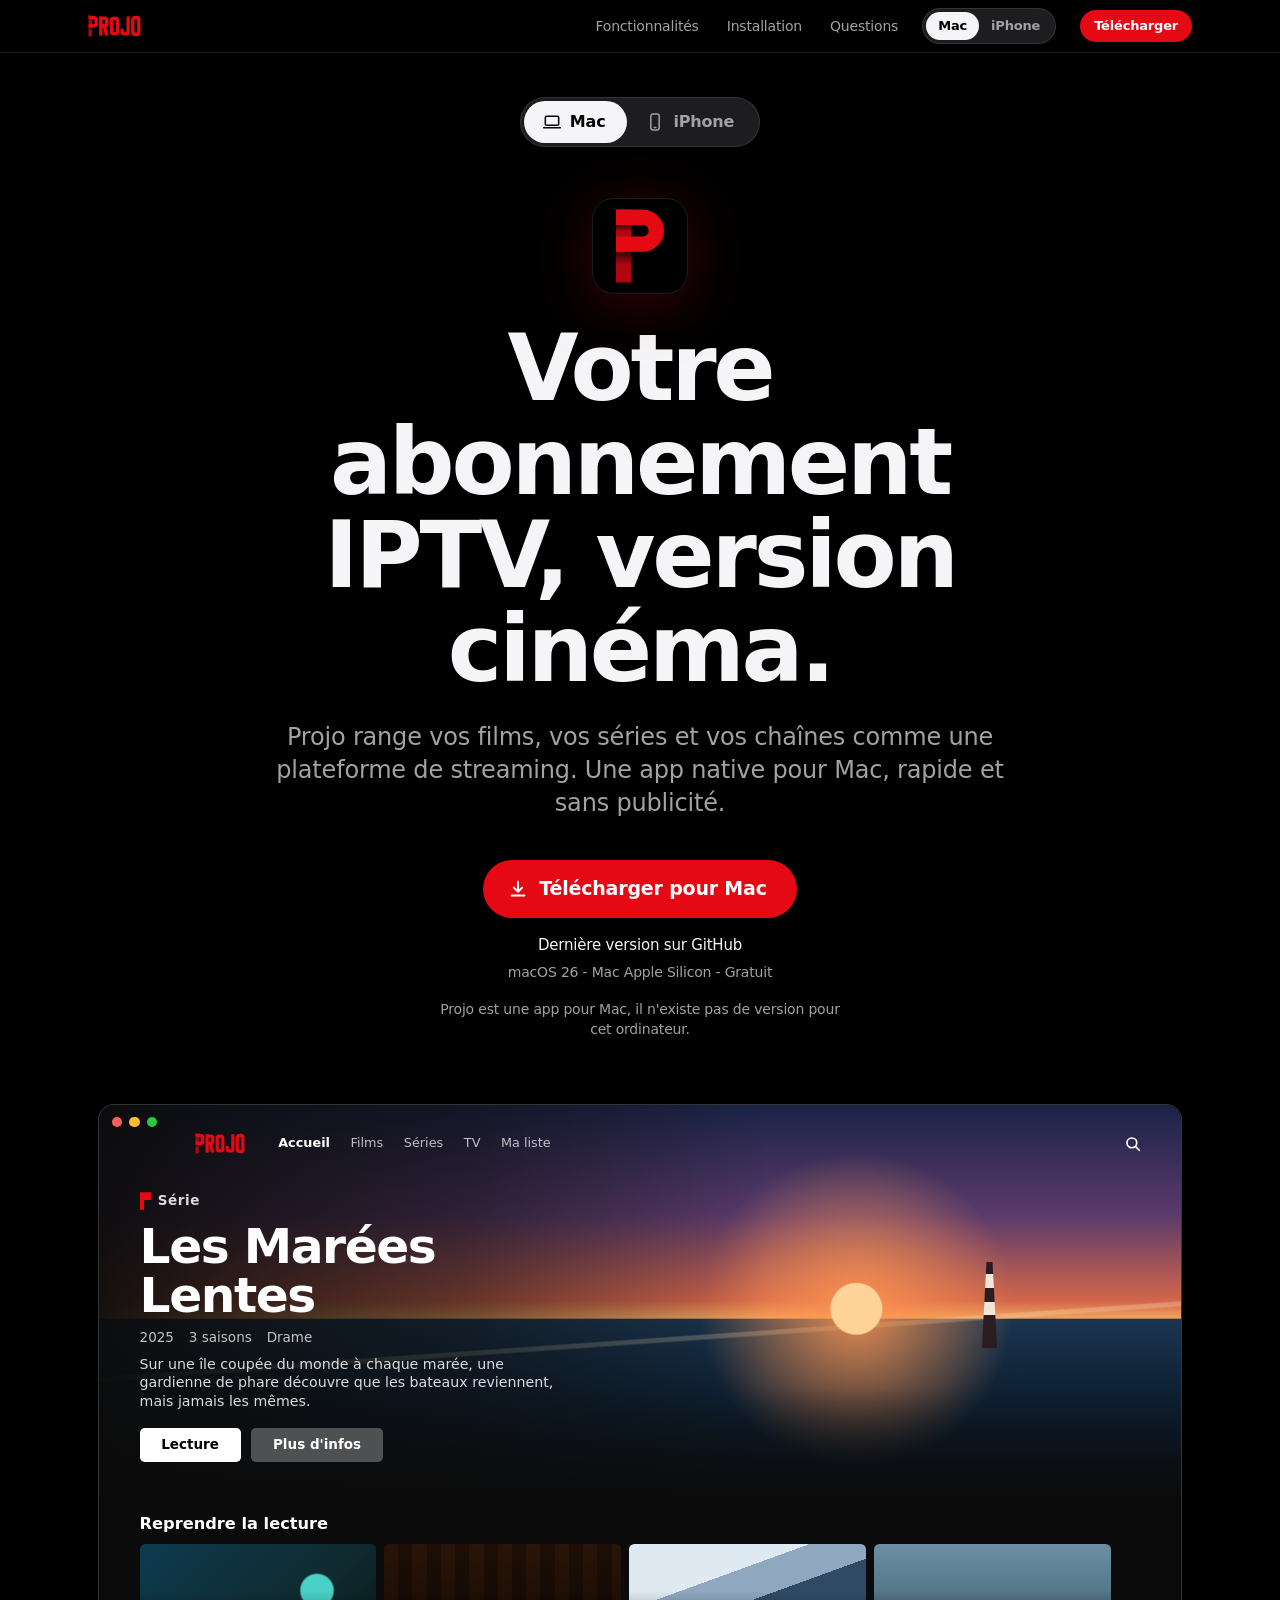
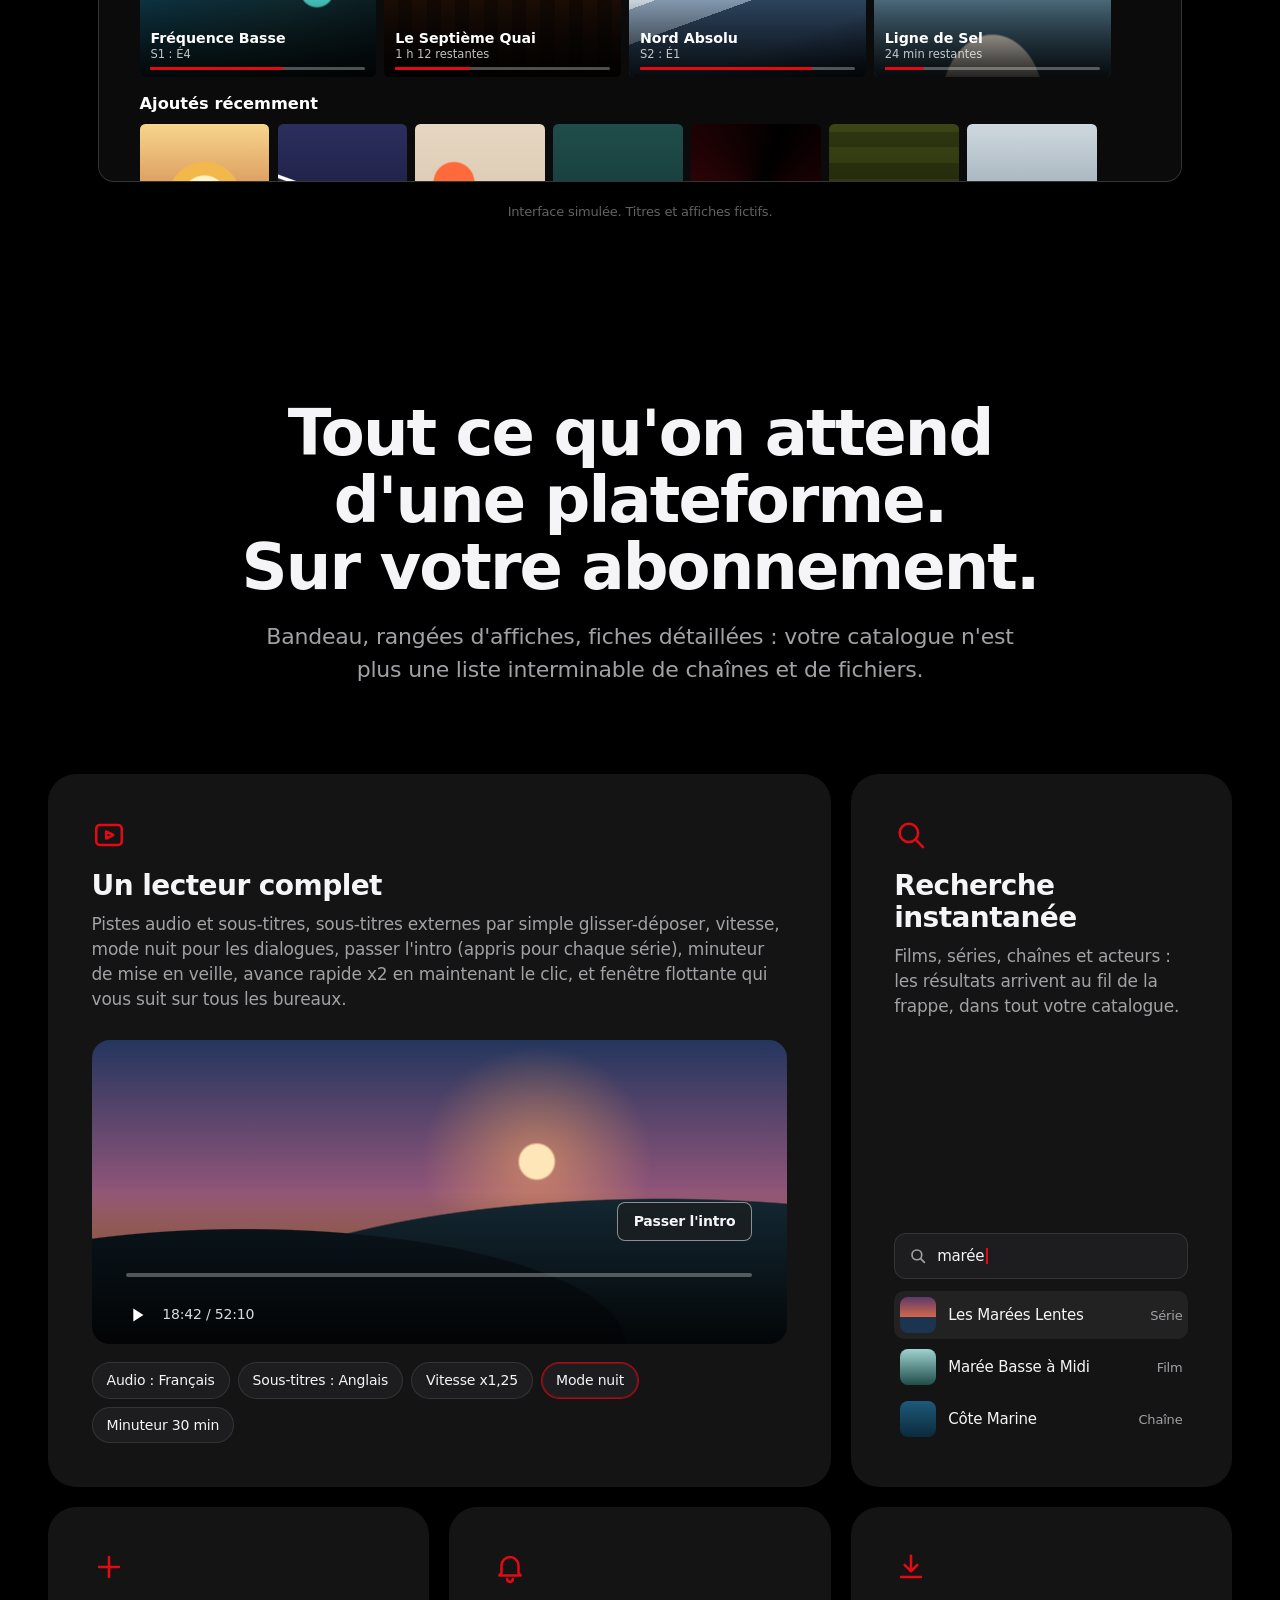
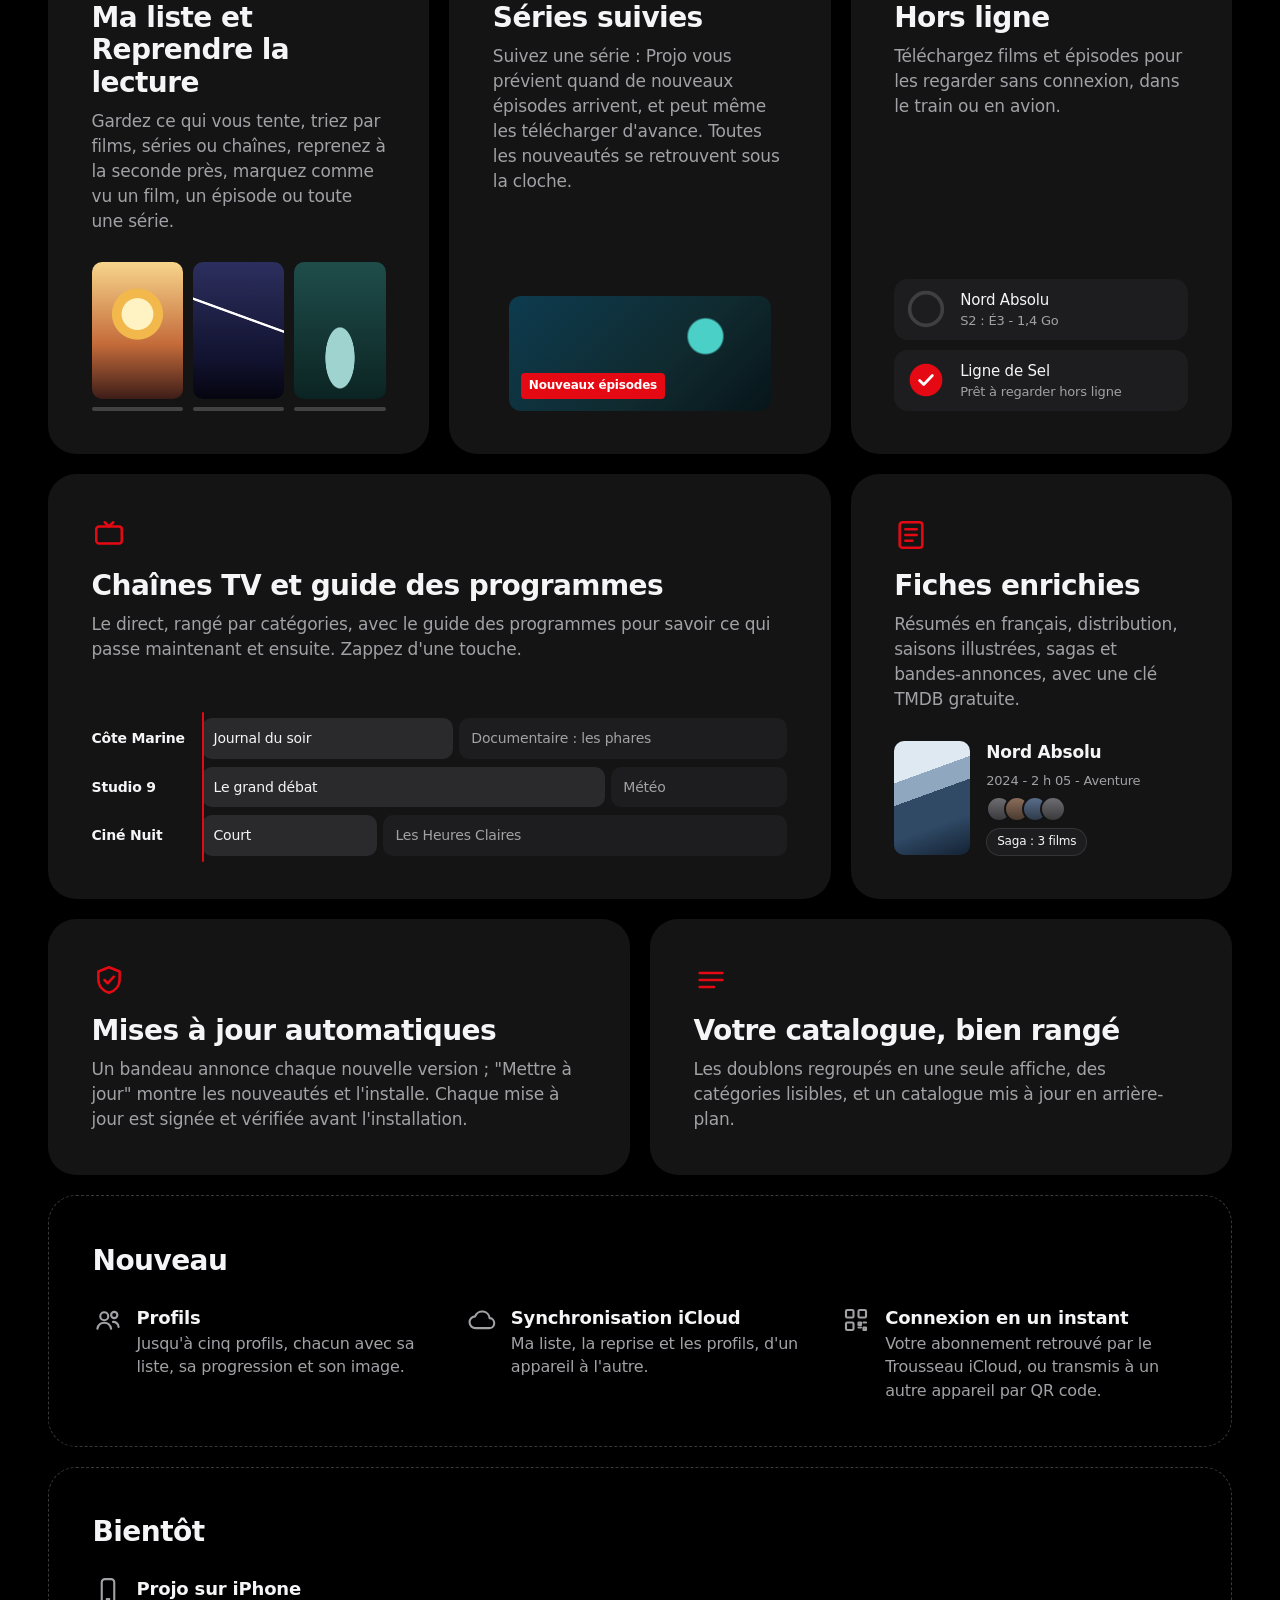
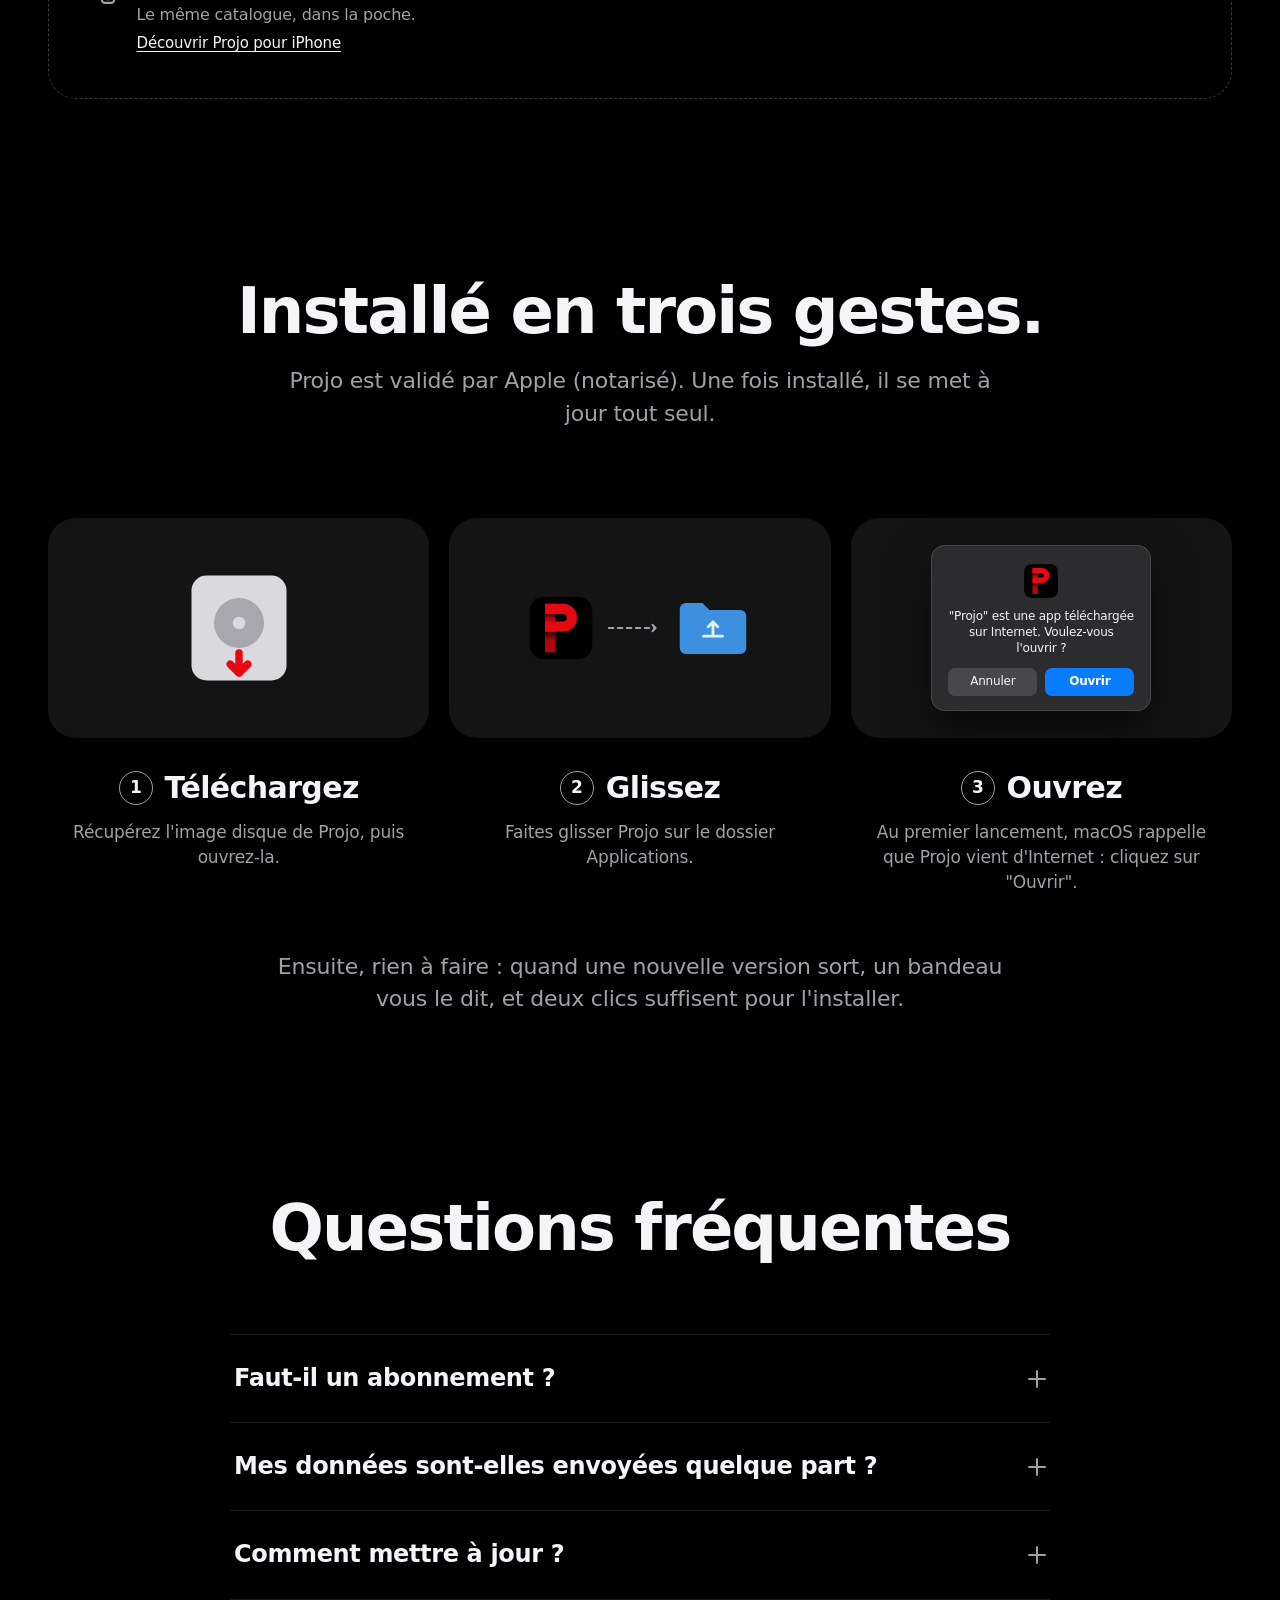
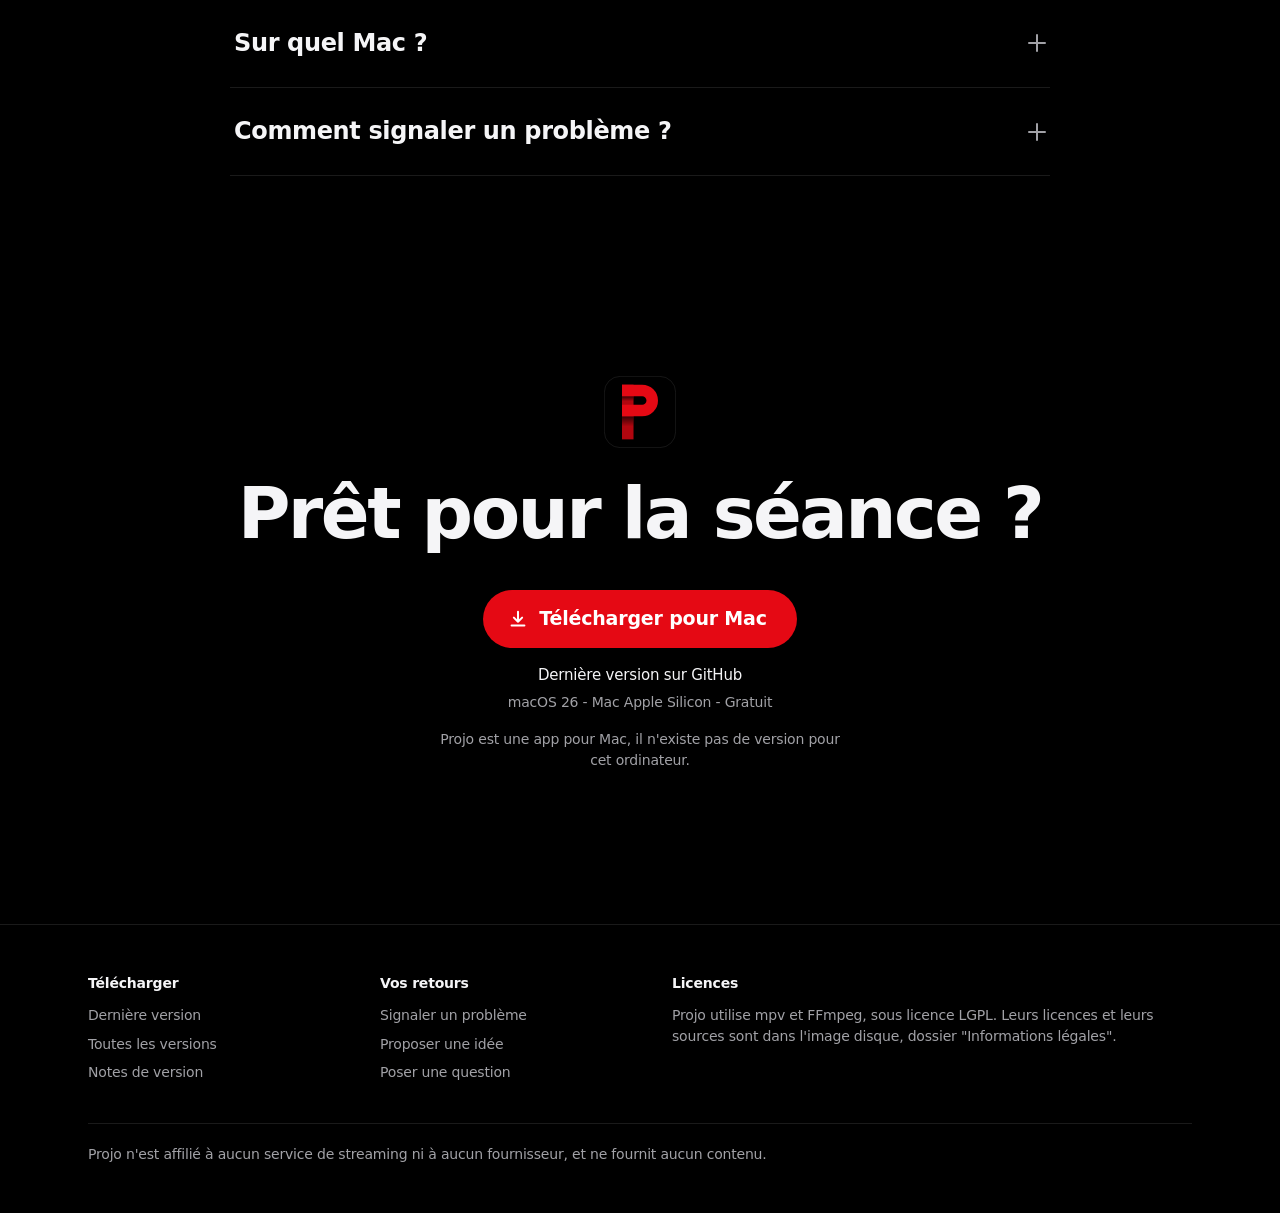
==== commit d45868c1: "Site: iPhone mockup rows run off the screen edge like a scrolling row" ====
--- a/index.html
+++ b/index.html
@@ -480,12 +480,16 @@
               <span class="pj-card p4"><i class="pg-62"></i></span>
               <span class="pj-card p2"><i class="pg-35"></i></span>
               <span class="pj-card p1"><i class="pg-80"></i></span>
+              <span class="pj-card p5"></span>
+              <span class="pj-card p3"></span>
             </div>
             <p class="pj-row-title">Ajoutés récemment</p>
             <div class="pj-strip">
               <span class="pj-card p3"></span>
               <span class="pj-card p6"></span>
               <span class="pj-card p7"></span>
+              <span class="pj-card p6"></span>
+              <span class="pj-card p1"></span>
             </div>
             </div>
             <div class="pj-tabs">
@@ -509,20 +513,26 @@
                 <span class="pj-card p2"><span class="pj-ring"><svg viewBox="0 0 44 44"><circle class="ring-bg" cx="22" cy="22" r="18"/><circle class="ring-fg" cx="22" cy="22" r="18" pathLength="100"/></svg></span></span>
                 <span class="pj-card p4"><span class="pj-done"><svg viewBox="0 0 24 24"><path d="m6.5 12.5 3.5 3.5 7.5-8"/></svg></span></span>
                 <span class="pj-card p5"><span class="pj-done"><svg viewBox="0 0 24 24"><path d="m6.5 12.5 3.5 3.5 7.5-8"/></svg></span></span>
+                <span class="pj-card p7"></span>
+                <span class="pj-card p2"></span>
               </div>
               <p class="pj-row-title">Ma liste<span>Tout voir</span></p>
               <div class="pj-strip">
                 <span class="pj-card p1"></span>
                 <span class="pj-card p7"></span>
                 <span class="pj-card p3"></span>
+                <span class="pj-card p4"></span>
+                <span class="pj-card p5"></span>
               </div>
               <p class="pj-row-title">Mes chaînes</p>
-              <div class="pj-channels"><span>Côte Marine</span><span>Studio 9</span><span>Ciné Nuit</span></div>
+              <div class="pj-channels"><span>Côte Marine</span><span>Studio 9</span><span>Ciné Nuit</span><span>Info 24</span><span>Sport Live</span></div>
               <p class="pj-row-title">Vus récemment</p>
               <div class="pj-strip">
                 <span class="pj-card p6"></span>
                 <span class="pj-card p3"></span>
                 <span class="pj-card p2"></span>
+                <span class="pj-card p3"></span>
+                <span class="pj-card p6"></span>
               </div>
             </div>
             <div class="pj-tabs">
